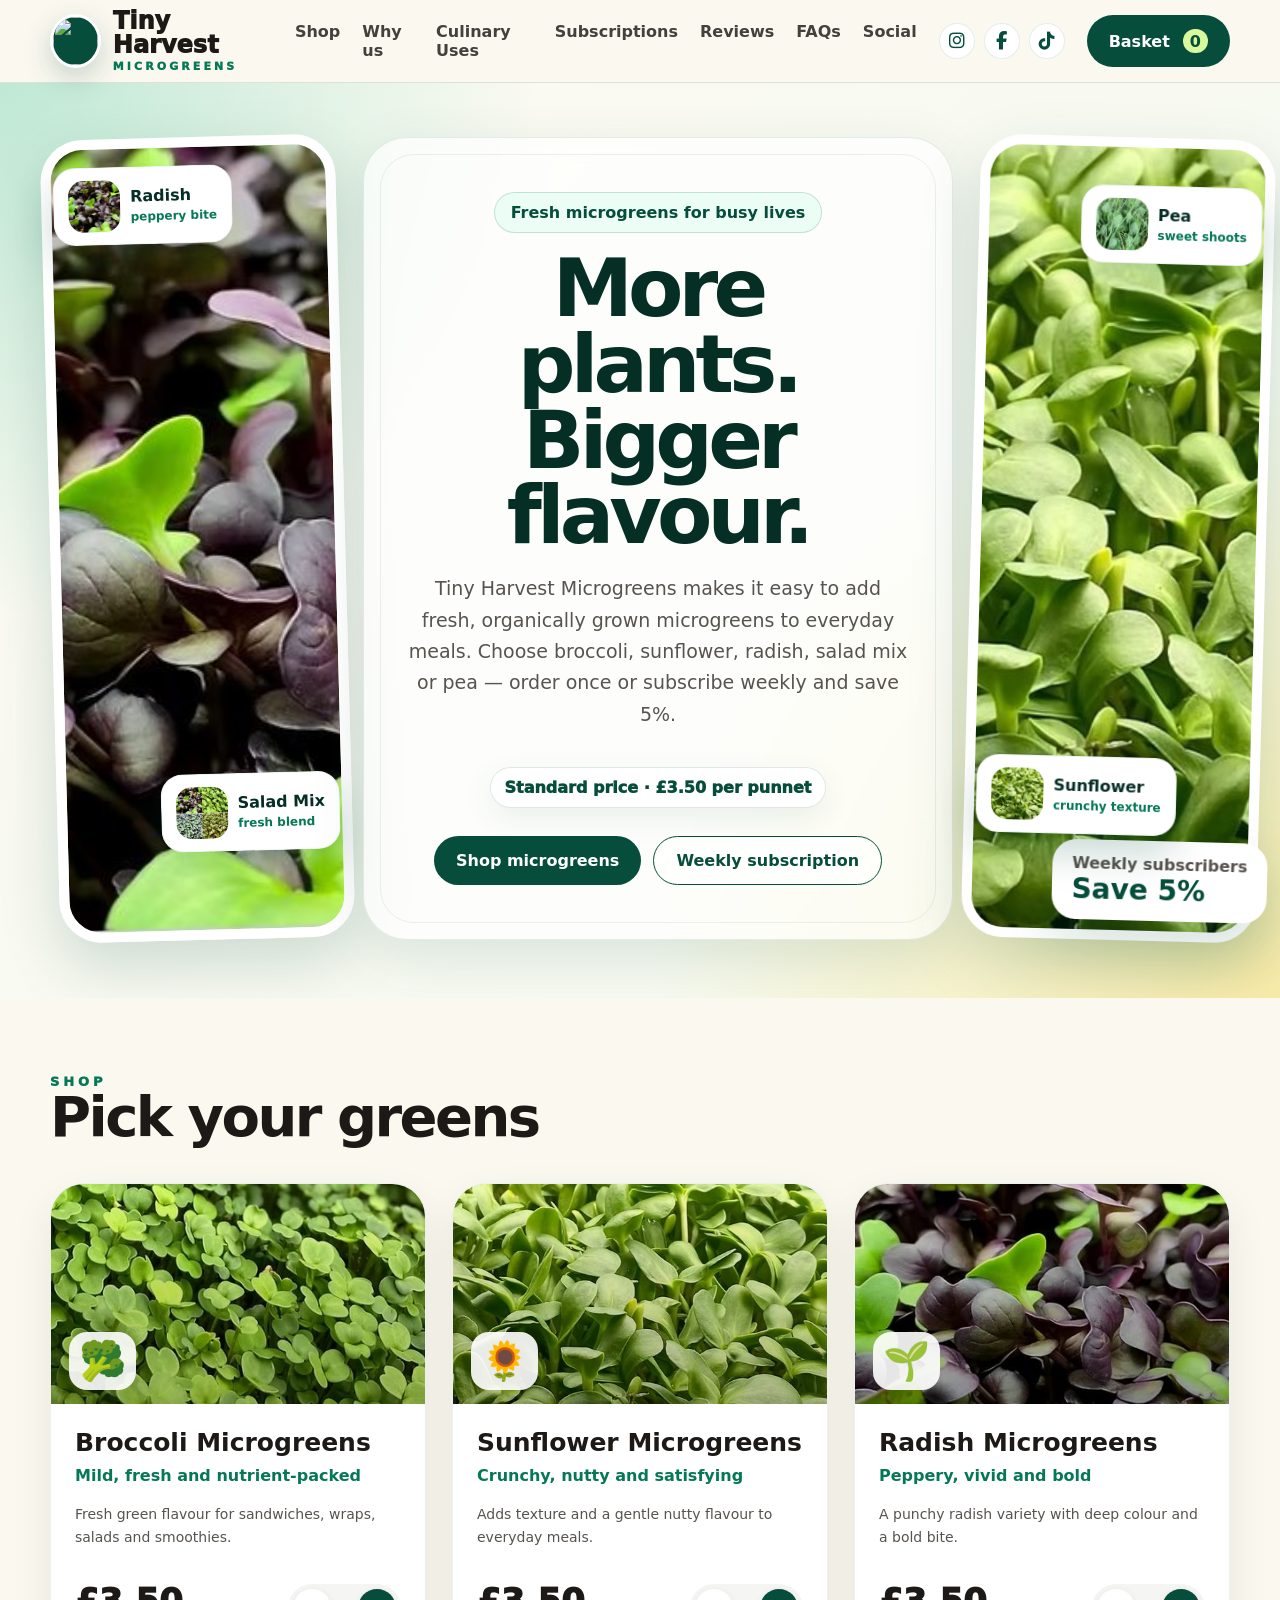
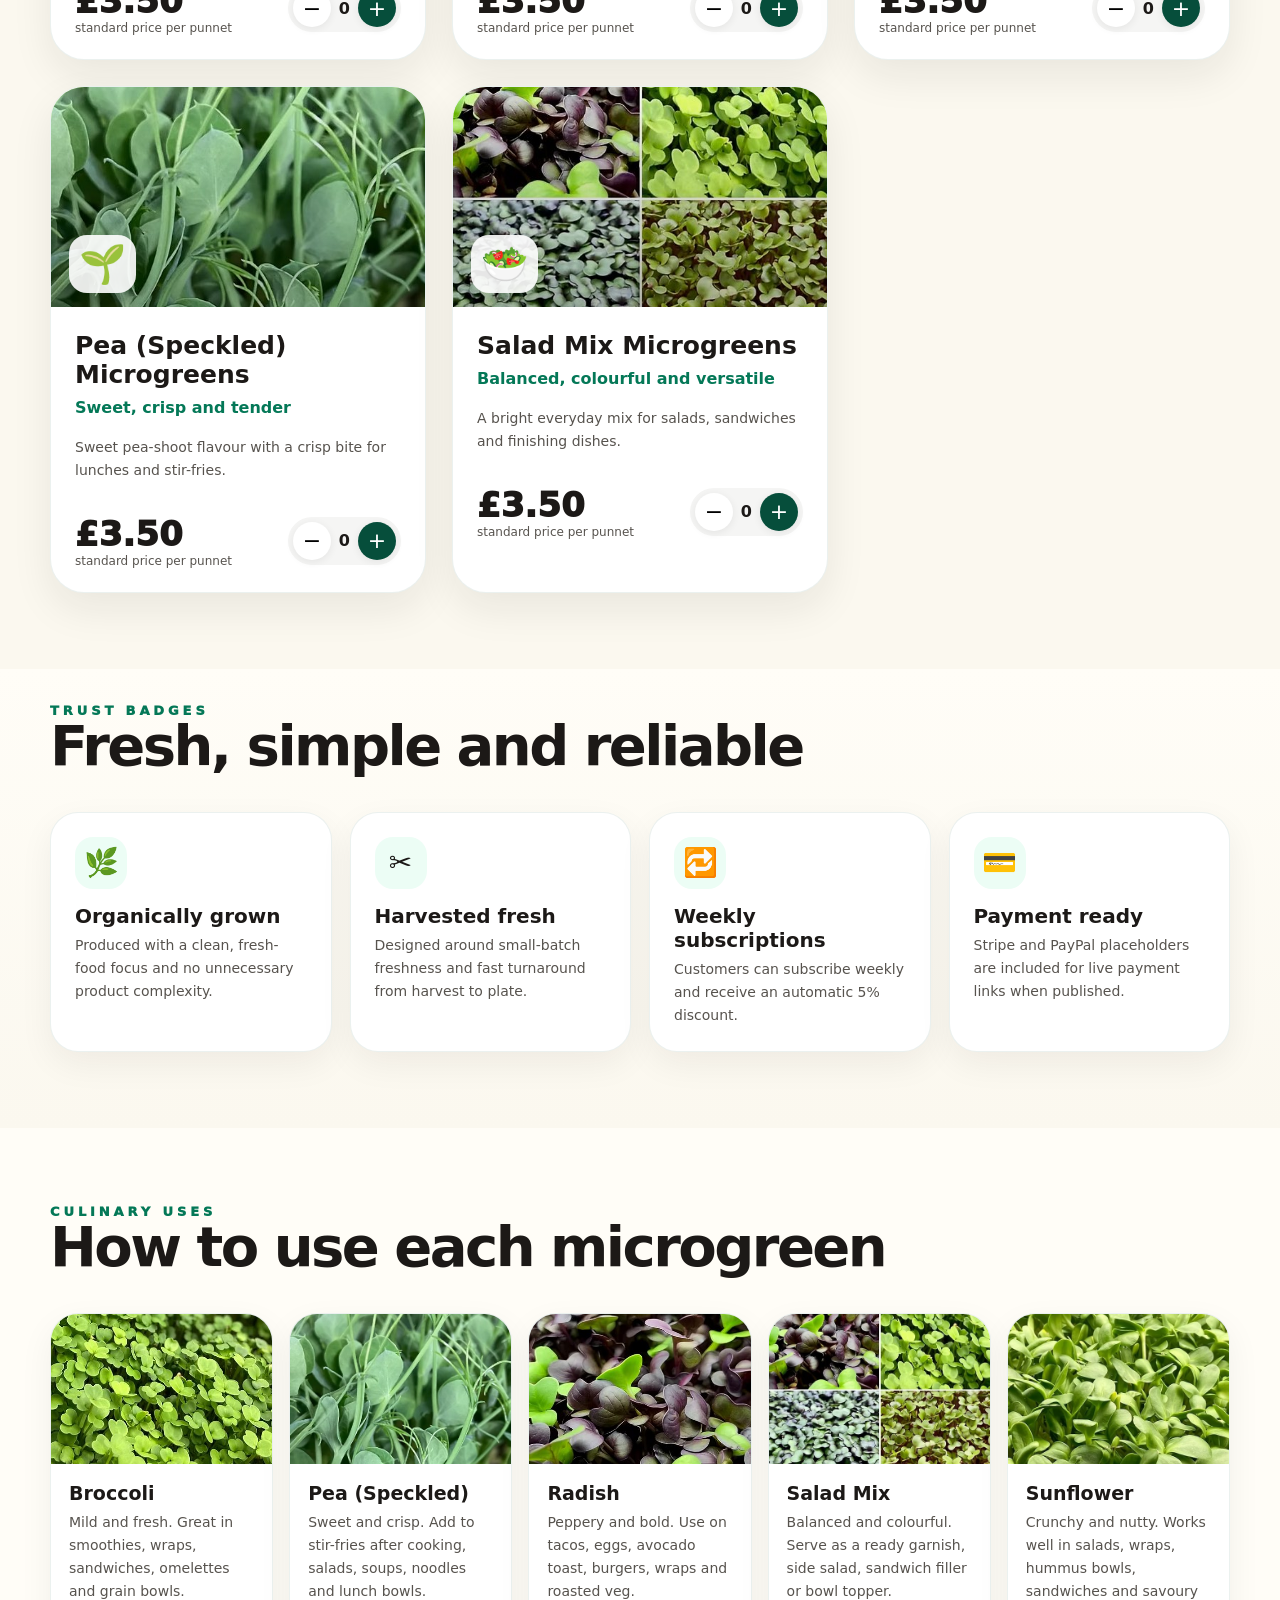
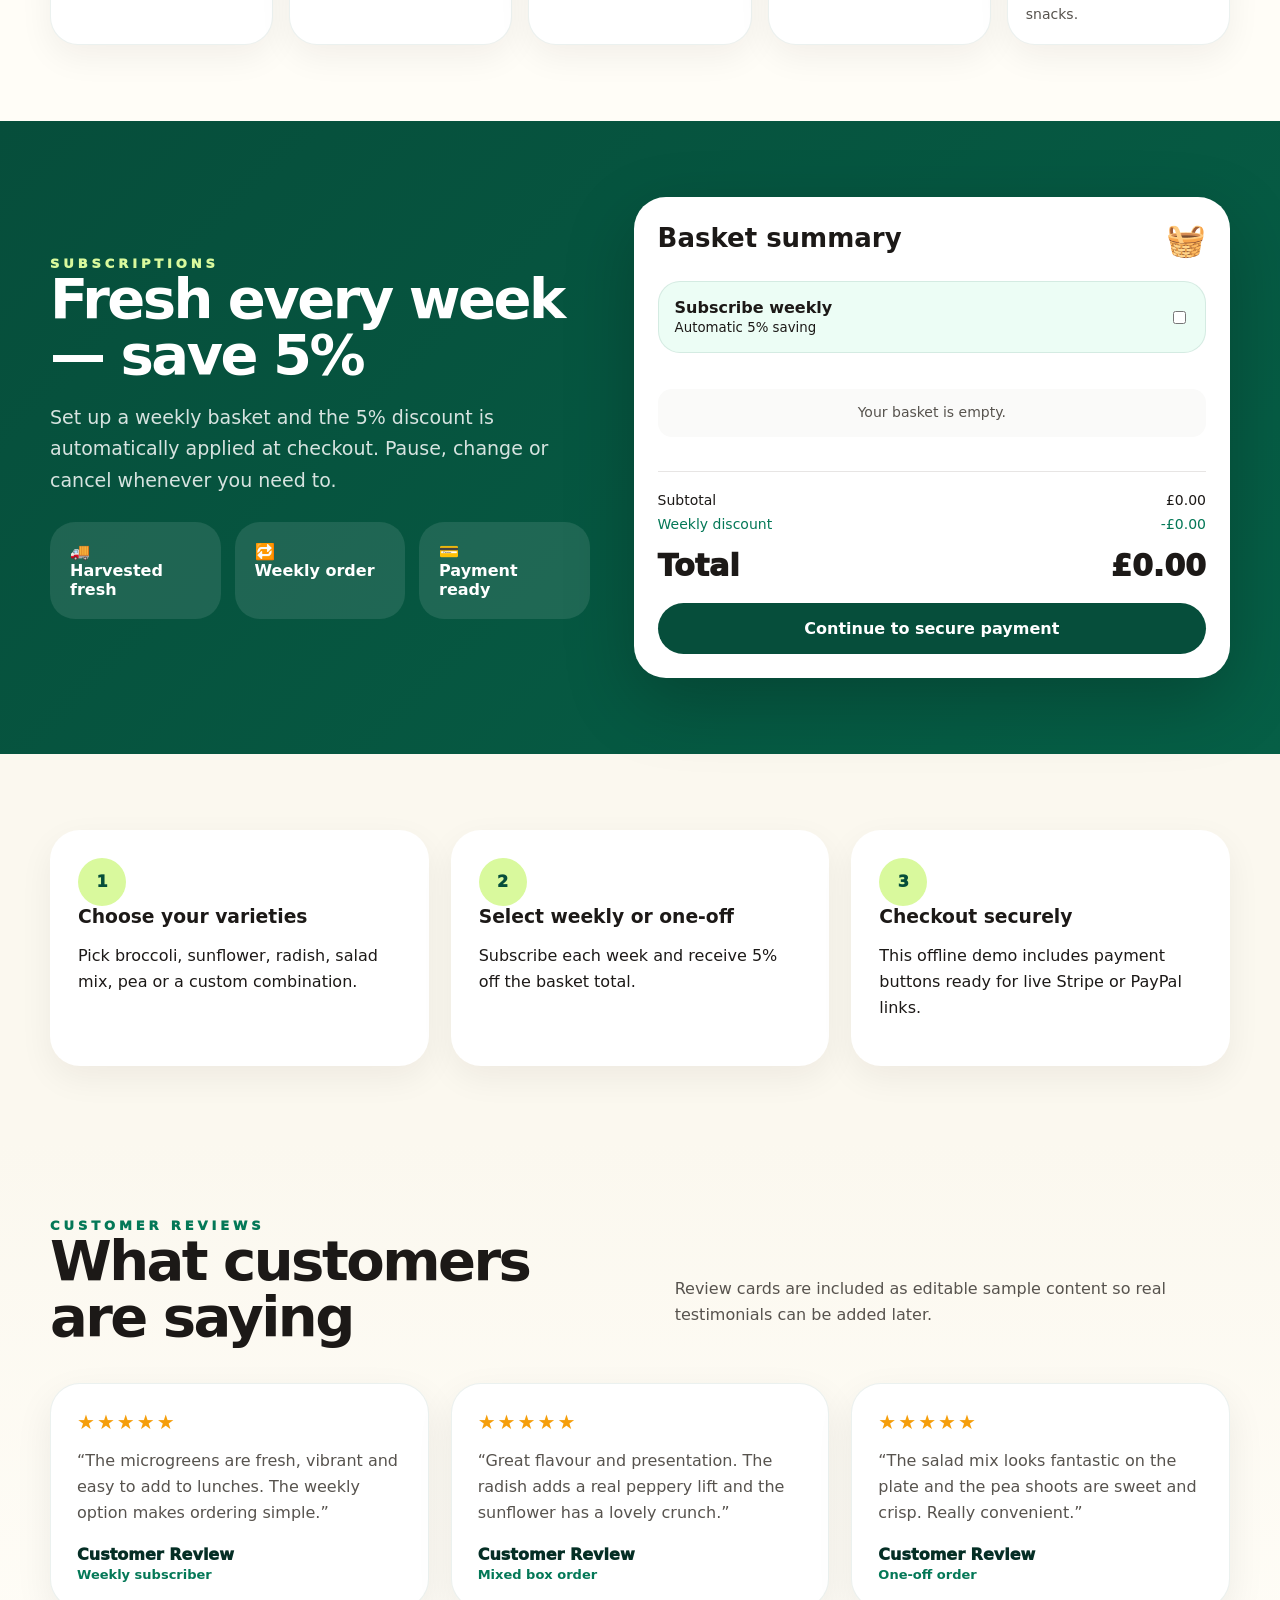
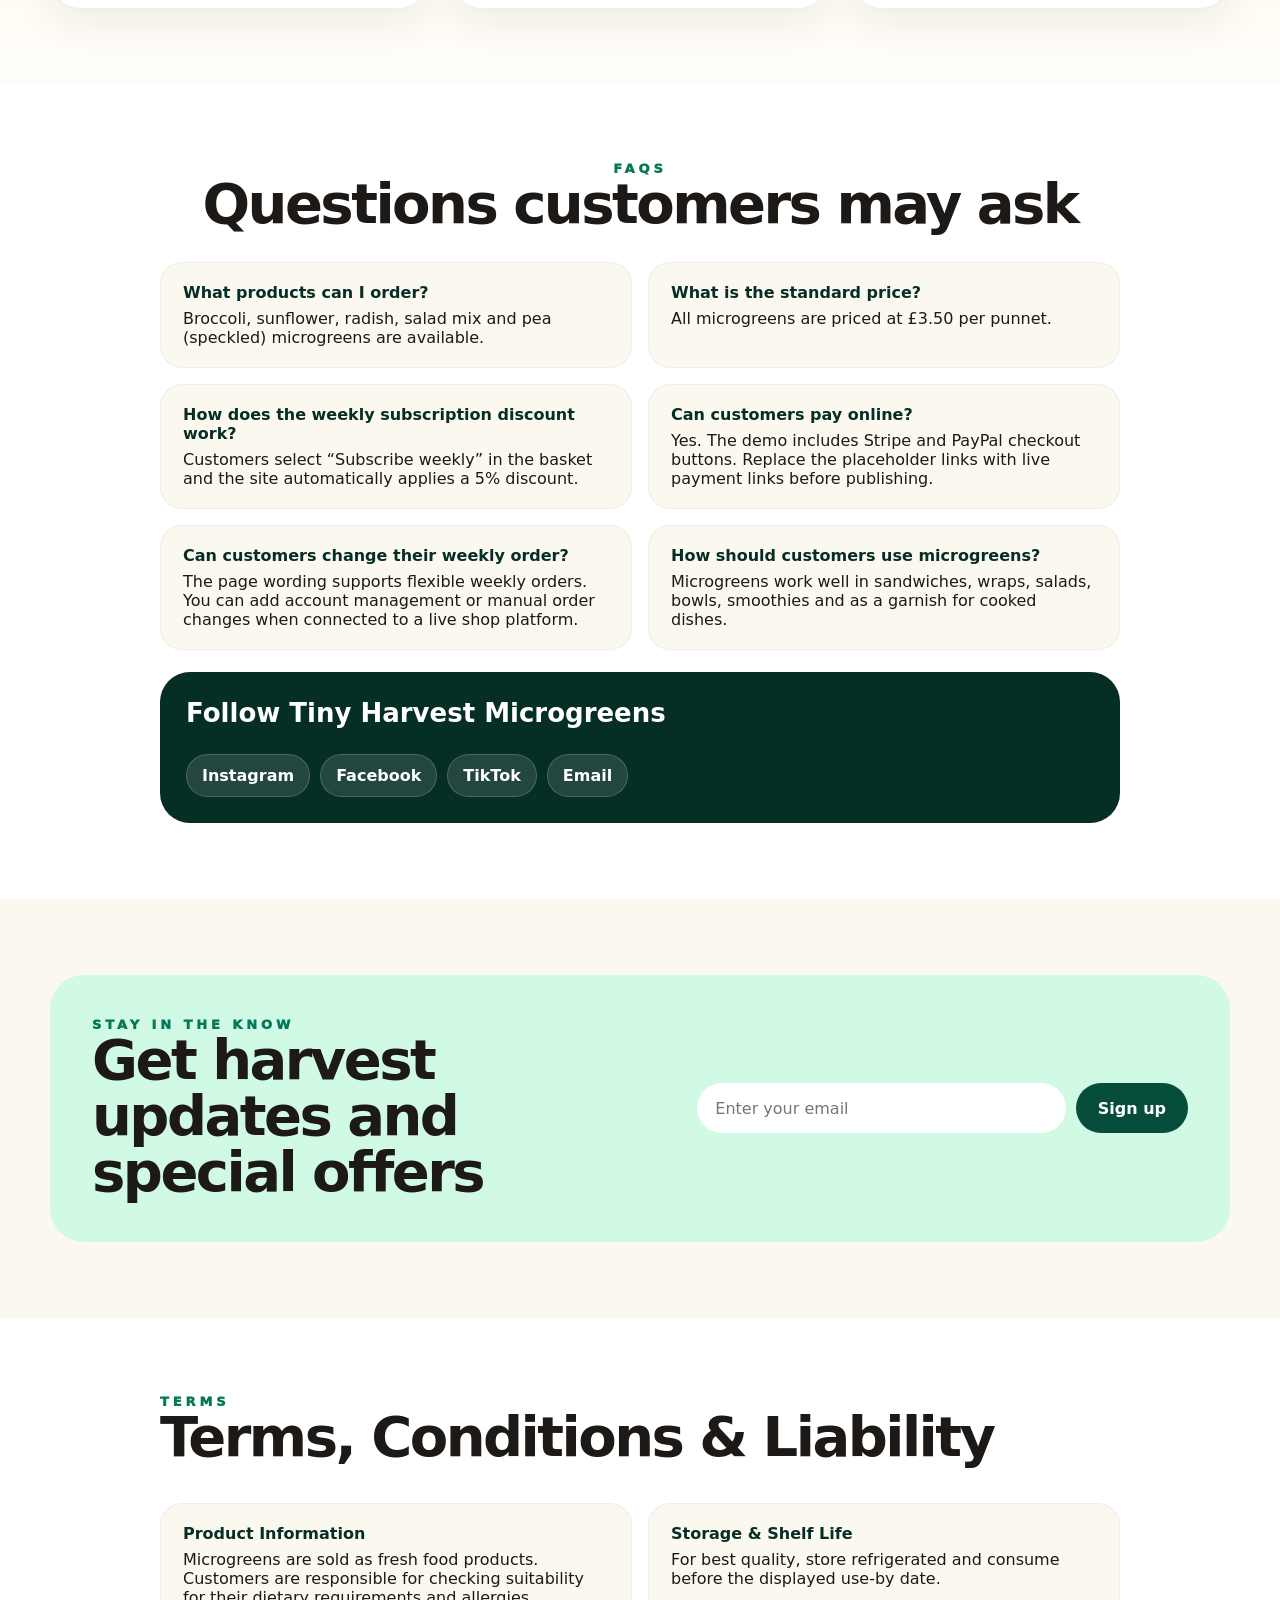
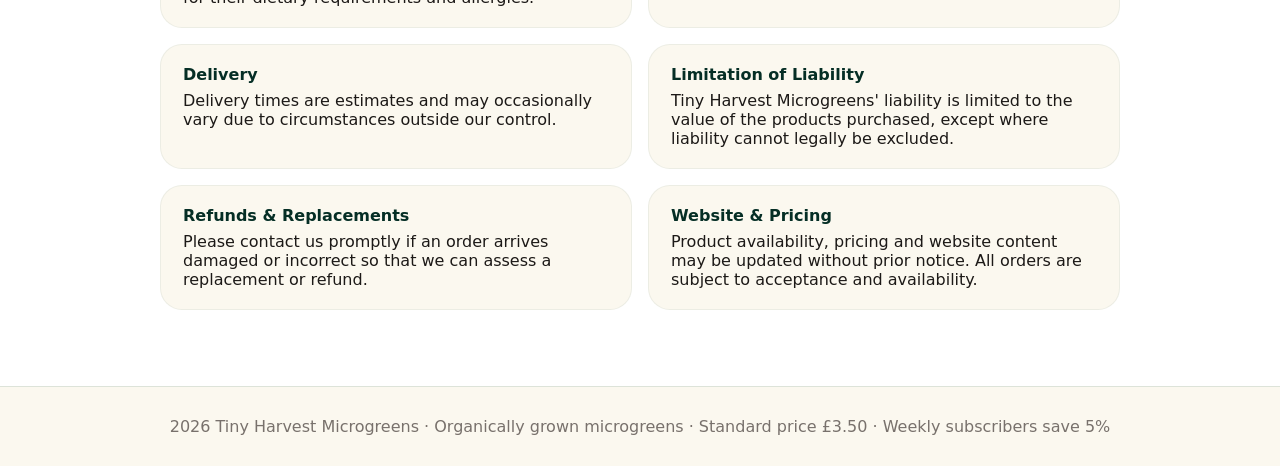
==== index.html @ 678243f9 "pointed logo to src img" ====
<!doctype html>
<html lang="en-GB">
<head>
<meta charset="utf-8" />
<meta name="viewport" content="width=device-width, initial-scale=1" />
<title>Tiny Harvest Microgreens | Fresh Organic Microgreens</title>
<link rel="stylesheet" href="https://cdnjs.cloudflare.com/ajax/libs/font-awesome/6.5.2/css/all.min.css">
<meta name="description" content="Tiny Harvest Microgreens - fresh organically grown microgreens with weekly subscription ordering and online checkout." />

<link rel="stylesheet" href="assets/css/styles.css">
</head>
<body>
<header><div class="wrap nav"><a class="brand" href="#home"><span class="logo"><img src="assets/images/logo.jpg alt="Tiny Harvest Microgreens logo image"></span><span><span class="brand-title">Tiny Harvest</span><small class="brand-sub">Microgreens</small></span></a><nav class="links"><a href="#shop">Shop</a><a href="#trust">Why us</a><a href="#culinary">Culinary Uses</a><a href="#subscriptions">Subscriptions</a><a href="#reviews">Reviews</a><a href="#faqs">FAQs</a><a href="#social">Social</a></nav><div class="social-mini"><a href="https://www.instagram.com/" target="_blank" rel="noopener" class="instagram"><i class="fa-brands fa-instagram"></i></a><a href="https://www.facebook.com/" target="_blank" rel="noopener" class="facebook"><i class="fa-brands fa-facebook-f"></i></a><a href="https://www.tiktok.com/" target="_blank" rel="noopener" class="tiktok"><i class="fa-brands fa-tiktok"></i></a></div><button class="btn primary basket-btn" onclick="openCheckout()">Basket <span id="basketCount" class="basket-count">0</span></button></div></header>
<main id="home">
<section class="hero"><div class="wrap hero-grid"><div class="hero-side left"><img alt="Radish microgreens" src="[data-uri]"><div class="float-card float-left-one"><img src="[data-uri]" alt="Radish"><div><b>Radish</b><span>peppery bite</span></div></div><div class="float-card float-left-two"><img src="[data-uri]" alt="Salad Mix"><div><b>Salad Mix</b><span>fresh blend</span></div></div></div><div class="hero-copy"><span class="eyebrow">Fresh microgreens for busy lives</span><h1>More plants. Bigger flavour.</h1><p class="lead">Tiny Harvest Microgreens makes it easy to add fresh, organically grown microgreens to everyday meals. Choose broccoli, sunflower, radish, salad mix or pea — order once or subscribe weekly and save 5%.</p><div class="price-pill">Standard price · £3.50 per punnet</div><div class="cta"><a class="btn primary" href="#shop">Shop microgreens</a><a class="btn secondary" href="#subscriptions">Weekly subscription</a></div></div><div class="hero-side right"><img alt="Sunflower microgreens" src="[data-uri]"><div class="float-card float-right-one"><img src="[data-uri]" alt="Sunflower"><div><b>Sunflower</b><span>crunchy texture</span></div></div><div class="float-card float-right-two"><img src="[data-uri]" alt="Pea"><div><b>Pea</b><span>sweet shoots</span></div></div><div class="save-badge"><span>Weekly subscribers</span><b>Save 5%</b></div></div></div></section>
<section id="shop"><div class="wrap"><div class="section-head"><div><div class="kicker">Shop</div><h2>Pick your greens</h2></div><p></p></div><div class="products" id="products"></div></div></section>
<section id="trust" class="trust"><div class="wrap"><div class="section-head"><div><div class="kicker">Trust badges</div><h2>Fresh, simple and reliable</h2></div><p></p></div><div class="trust-grid"><div class="trust-badge"><div class="trust-icon">🌿</div><h3>Organically grown</h3><p>Produced with a clean, fresh-food focus and no unnecessary product complexity.</p></div><div class="trust-badge"><div class="trust-icon">✂️</div><h3>Harvested fresh</h3><p>Designed around small-batch freshness and fast turnaround from harvest to plate.</p></div><div class="trust-badge"><div class="trust-icon">🔁</div><h3>Weekly subscriptions</h3><p>Customers can subscribe weekly and receive an automatic 5% discount.</p></div><div class="trust-badge"><div class="trust-icon">💳</div><h3>Payment ready</h3><p>Stripe and PayPal placeholders are included for live payment links when published.</p></div></div></div></section>
<section id="culinary" class="culinary"><div class="wrap"><div class="section-head"><div><div class="kicker">Culinary uses</div><h2>How to use each microgreen</h2></div><p></p></div><div class="use-grid"><div class="use-card"><img src="[data-uri]" alt="Broccoli microgreens"><div><h3>Broccoli</h3><p>Mild and fresh. Great in smoothies, wraps, sandwiches, omelettes and grain bowls.</p></div></div><div class="use-card"><img src="[data-uri]" alt="Pea speckled microgreens"><div><h3>Pea (Speckled)</h3><p>Sweet and crisp. Add to stir-fries after cooking, salads, soups, noodles and lunch bowls.</p></div></div><div class="use-card"><img src="[data-uri]" alt="Radish microgreens"><div><h3>Radish</h3><p>Peppery and bold. Use on tacos, eggs, avocado toast, burgers, wraps and roasted veg.</p></div></div><div class="use-card"><img src="[data-uri]" alt="Salad mix microgreens"><div><h3>Salad Mix</h3><p>Balanced and colourful. Serve as a ready garnish, side salad, sandwich filler or bowl topper.</p></div></div><div class="use-card"><img src="[data-uri]" alt="Sunflower microgreens"><div><h3>Sunflower</h3><p>Crunchy and nutty. Works well in salads, wraps, hummus bowls, sandwiches and savoury snacks.</p></div></div></div></div></section>
<section id="subscriptions" class="subscription"><div class="wrap sub-grid"><div><div class="kicker" style="color:var(--fresh)">Subscriptions</div><h2>Fresh every week — save 5%</h2><p class="lead" style="color:rgba(255,255,255,.84)">Set up a weekly basket and the 5% discount is automatically applied at checkout. Pause, change or cancel whenever you need to.</p><div class="features"><div class="feature">🚚<br>Harvested fresh</div><div class="feature">🔁<br>Weekly order</div><div class="feature">💳<br>Payment ready</div></div></div><div class="summary"><div class="summary-top"><div><h3 style="font-size:26px">Basket summary</h3><p style="margin:4px 0 0;color:var(--muted)"></p></div><div style="font-size:32px">🧺</div></div><label class="subscribe-row"><span><b>Subscribe weekly</b><br><small>Automatic 5% saving</small></span><input type="checkbox" id="weekly" onchange="toggleWeekly(this.checked)"></label><div class="cart-lines" id="cartLines"><p class="line" style="justify-content:center;color:var(--muted)">Your basket is empty.</p></div><div class="divider"><div class="line" style="background:transparent;padding:4px 0"><span>Subtotal</span><span id="subtotal">£0.00</span></div><div class="line discount" style="background:transparent;padding:4px 0"><span>Weekly discount</span><span id="discount">-£0.00</span></div><div class="total"><span>Total</span><span id="total">£0.00</span></div></div><button class="btn primary full" onclick="openCheckout()">Continue to secure payment</button></div></div></section>
<section id="how-it-works"><div class="wrap steps"><div class="step"><div class="num">1</div><h3>Choose your varieties</h3><p>Pick broccoli, sunflower, radish, salad mix, pea or a custom combination.</p></div><div class="step"><div class="num">2</div><h3>Select weekly or one-off</h3><p>Subscribe each week and receive 5% off the basket total.</p></div><div class="step"><div class="num">3</div><h3>Checkout securely</h3><p>This offline demo includes payment buttons ready for live Stripe or PayPal links.</p></div></div></section>

<section id="reviews" class="reviews"><div class="wrap"><div class="section-head"><div><div class="kicker">Customer reviews</div><h2>What customers are saying</h2></div><p>Review cards are included as editable sample content so real testimonials can be added later.</p></div><div class="review-grid"><div class="review-card"><div class="stars">★★★★★</div><p>“The microgreens are fresh, vibrant and easy to add to lunches. The weekly option makes ordering simple.”</p><div class="review-name">Customer Review</div><div class="review-meta">Weekly subscriber</div></div><div class="review-card"><div class="stars">★★★★★</div><p>“Great flavour and presentation. The radish adds a real peppery lift and the sunflower has a lovely crunch.”</p><div class="review-name">Customer Review</div><div class="review-meta">Mixed box order</div></div><div class="review-card"><div class="stars">★★★★★</div><p>“The salad mix looks fantastic on the plate and the pea shoots are sweet and crisp. Really convenient.”</p><div class="review-name">Customer Review</div><div class="review-meta">One-off order</div></div></div></div></section>
<section id="faqs" class="faqs"><div class="wrap faq-wrap"><div class="kicker" style="text-align:center">FAQs</div><h2 style="text-align:center">Questions customers may ask</h2><div class="faq-grid"><div class="faq"><b>What products can I order?</b>Broccoli, sunflower, radish, salad mix and pea (speckled) microgreens are available.</div><div class="faq"><b>What is the standard price?</b>All microgreens are priced at £3.50 per punnet.</div><div class="faq"><b>How does the weekly subscription discount work?</b>Customers select “Subscribe weekly” in the basket and the site automatically applies a 5% discount.</div><div class="faq"><b>Can customers pay online?</b>Yes. The demo includes Stripe and PayPal checkout buttons. Replace the placeholder links with live payment links before publishing.</div><div class="faq"><b>Can customers change their weekly order?</b>The page wording supports flexible weekly orders. You can add account management or manual order changes when connected to a live shop platform.</div><div class="faq"><b>How should customers use microgreens?</b>Microgreens work well in sandwiches, wraps, salads, bowls, smoothies and as a garnish for cooked dishes.</div></div><div id="social" class="social-card"><div><h3 style="font-size:26px">Follow Tiny Harvest Microgreens</h3><p style="margin:6px 0 0;color:rgba(255,255,255,.75)"></p></div><div class="social-links"><a href="https://www.instagram.com/" target="_blank" rel="noopener">Instagram</a><a href="https://www.facebook.com/" target="_blank" rel="noopener">Facebook</a><a href="https://www.tiktok.com/" target="_blank" rel="noopener">TikTok</a><a href="mailto:TinyHarvest.UK@gmail.com">Email</a></div></div></div></section>
<section id="contact"><div class="wrap signup"><div><div class="kicker">Stay in the know</div><h2>Get harvest updates and special offers</h2></div><form onsubmit="event.preventDefault(); alert('Thanks - signup captured in demo mode.');"><input required type="email" placeholder="Enter your email"><button class="btn primary">Sign up</button></form></div></section>
<section id="terms" class="faqs"><div class="wrap faq-wrap"><div class="section-head"><div><div class="kicker">Terms</div><h2>Terms, Conditions & Liability</h2></div></div><div class="faq-grid"><div class="faq"><b>Product Information</b>Microgreens are sold as fresh food products. Customers are responsible for checking suitability for their dietary requirements and allergies.</div><div class="faq"><b>Storage & Shelf Life</b>For best quality, store refrigerated and consume before the displayed use-by date.</div><div class="faq"><b>Delivery</b>Delivery times are estimates and may occasionally vary due to circumstances outside our control.</div><div class="faq"><b>Limitation of Liability</b>Tiny Harvest Microgreens' liability is limited to the value of the products purchased, except where liability cannot legally be excluded.</div><div class="faq"><b>Refunds & Replacements</b>Please contact us promptly if an order arrives damaged or incorrect so that we can assess a replacement or refund.</div><div class="faq"><b>Website & Pricing</b>Product availability, pricing and website content may be updated without prior notice. All orders are subject to acceptance and availability.</div></div></div></section></main>
<footer> 2026 Tiny Harvest Microgreens · Organically grown microgreens · Standard price £3.50 · Weekly subscribers save 5%</footer>
<div class="modal" id="checkout"><div class="modal-card"><div class="modal-top"><div><h2 style="font-size:30px">Secure payment</h2><p style="color:var(--muted);margin-top:6px">Offline demo checkout — replace the buttons below with live Stripe or PayPal links.</p></div><button class="close" onclick="closeCheckout()">×</button></div><div class="payment-note"><b>Basket total: <span id="modalTotal">£0.00</span></b><br><span id="modalPlan">One-off order selected.</span></div><div class="checkout-form"><input placeholder="Customer name"><input placeholder="Email address"><textarea rows="3" placeholder="Delivery notes / address"></textarea></div><button class="btn primary stripe full" onclick="goPayment('stripe')">Pay by Stripe checkout</button><button class="btn paypal full" onclick="goPayment('paypal')">Pay by PayPal</button><button class="btn secondary full" onclick="closeCheckout()">Continue shopping</button><div class="notice"><b>Important:</b> A static offline file cannot process card payments by itself. When you publish the site, add Stripe Payment Links, PayPal buttons, Shopify/WooCommerce checkout, or a small backend that creates payment sessions.</div></div></div>

<script src="assets/js/app.js" defer></script>
</body>
</html>
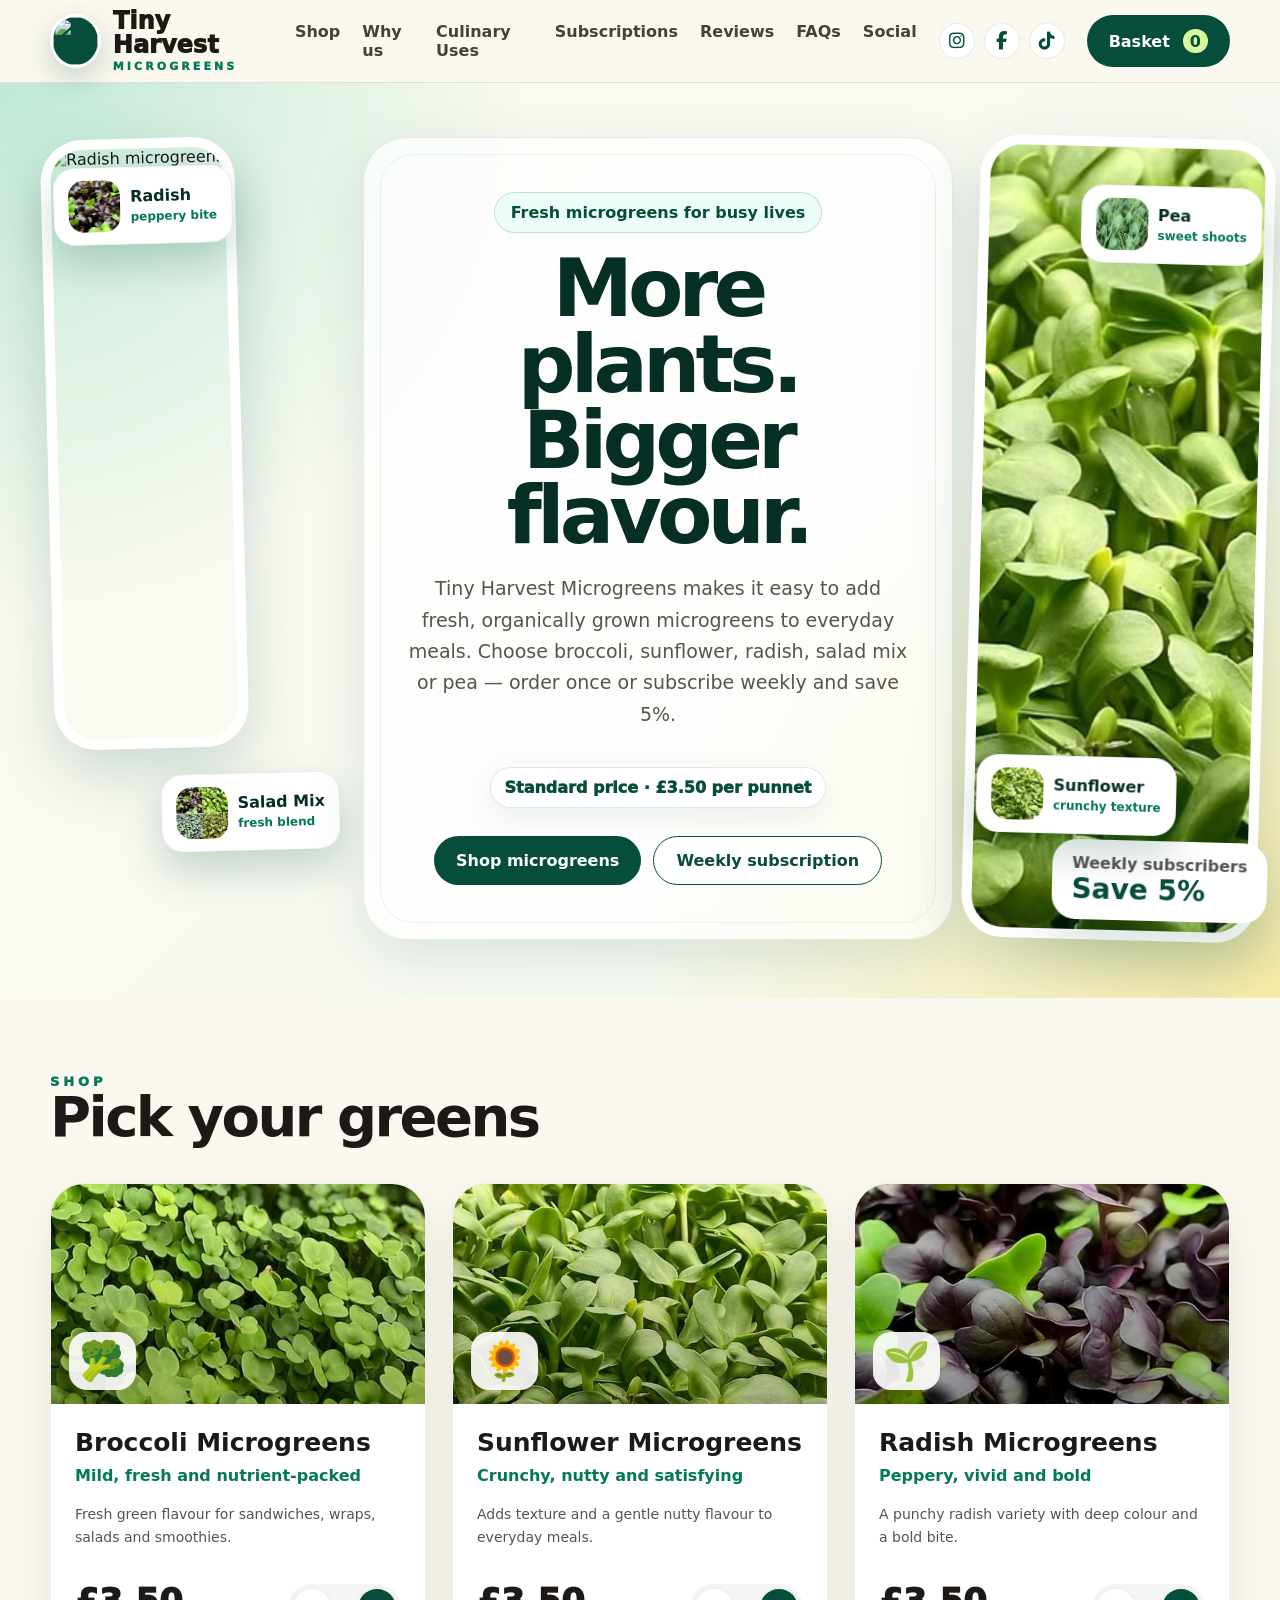
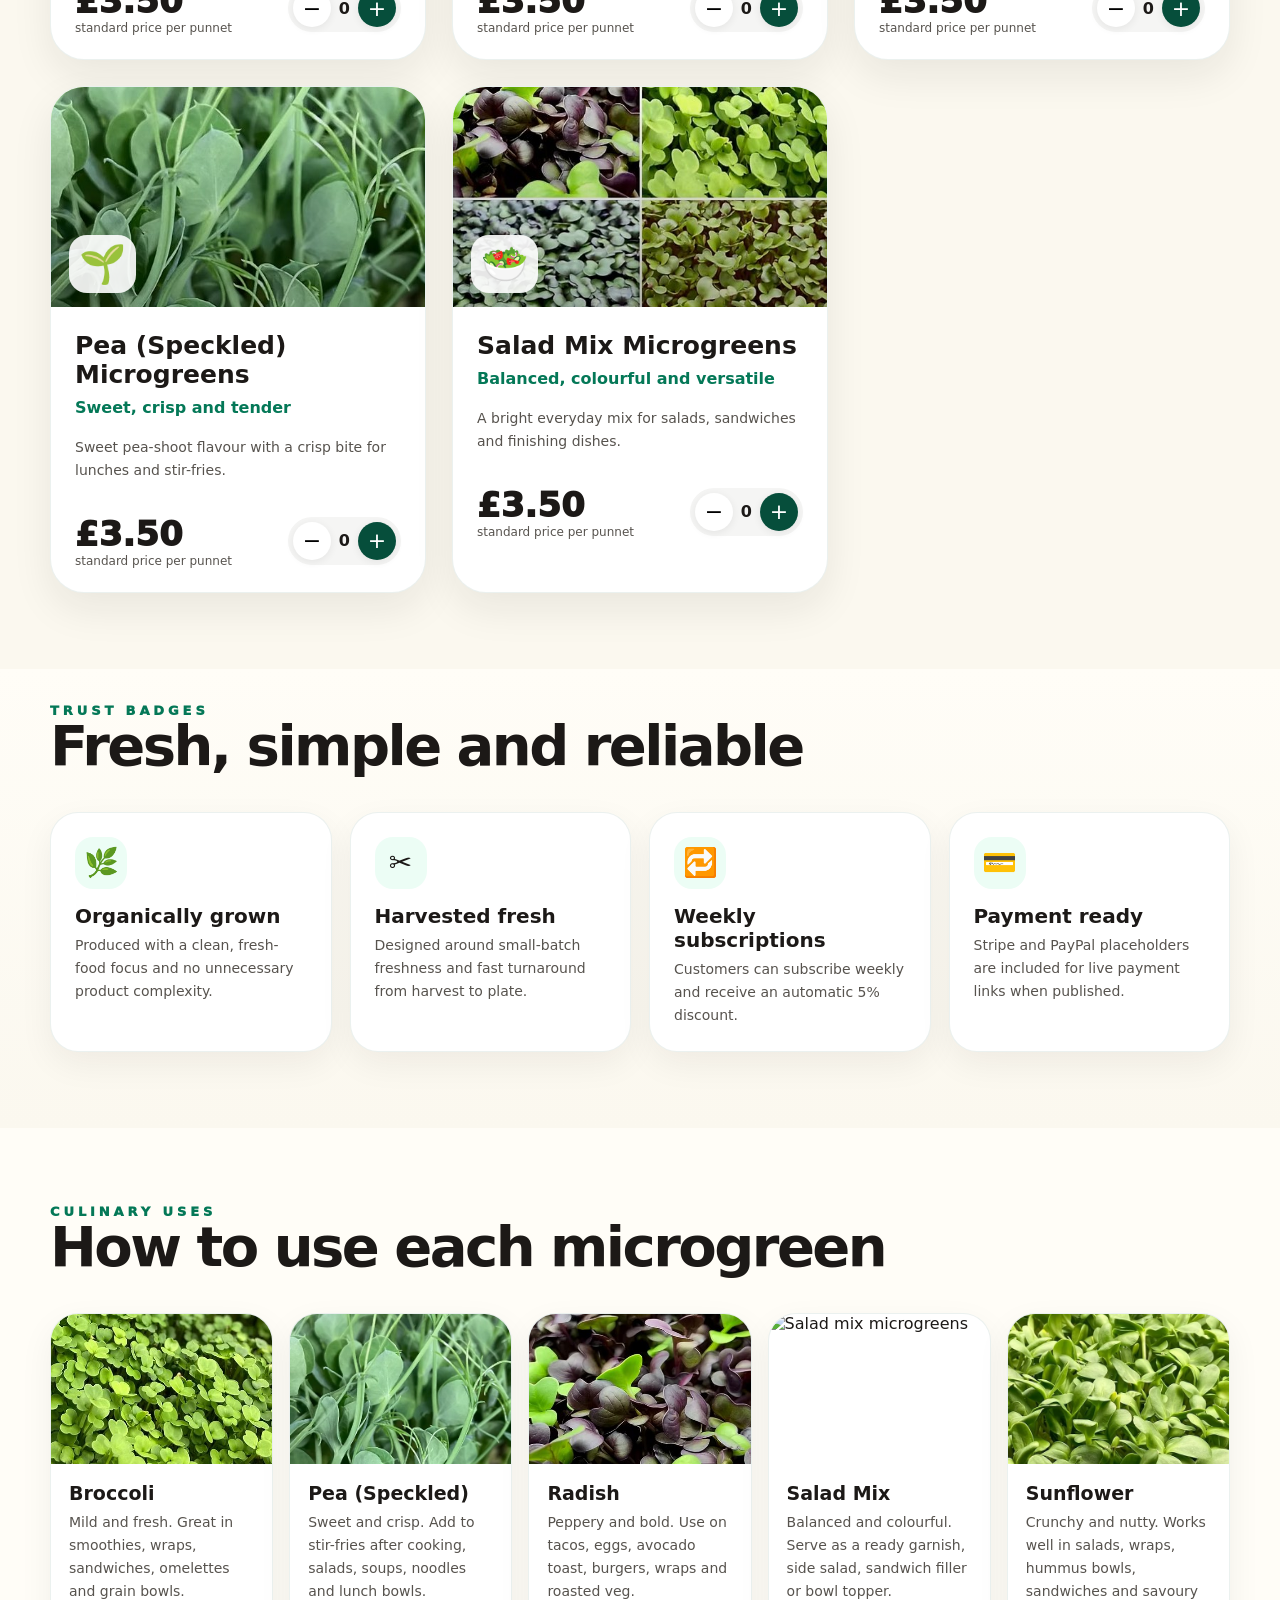
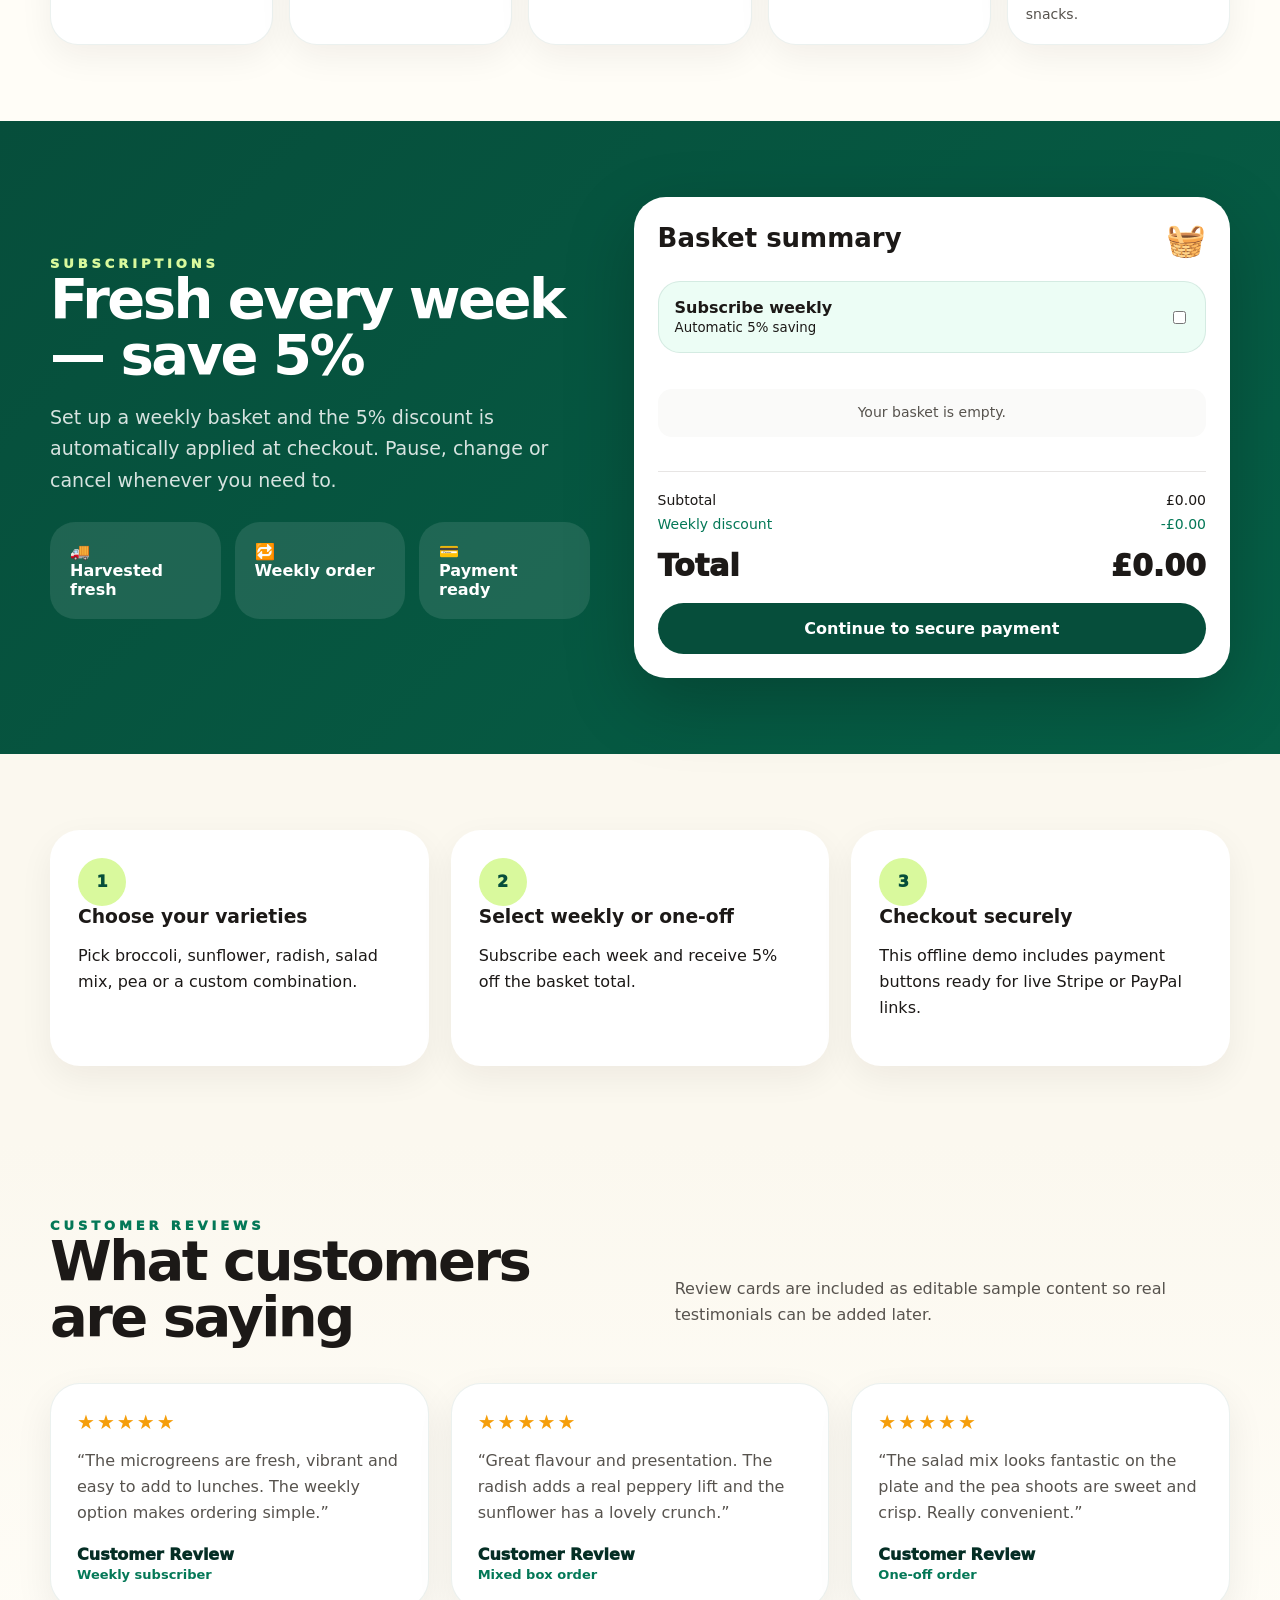
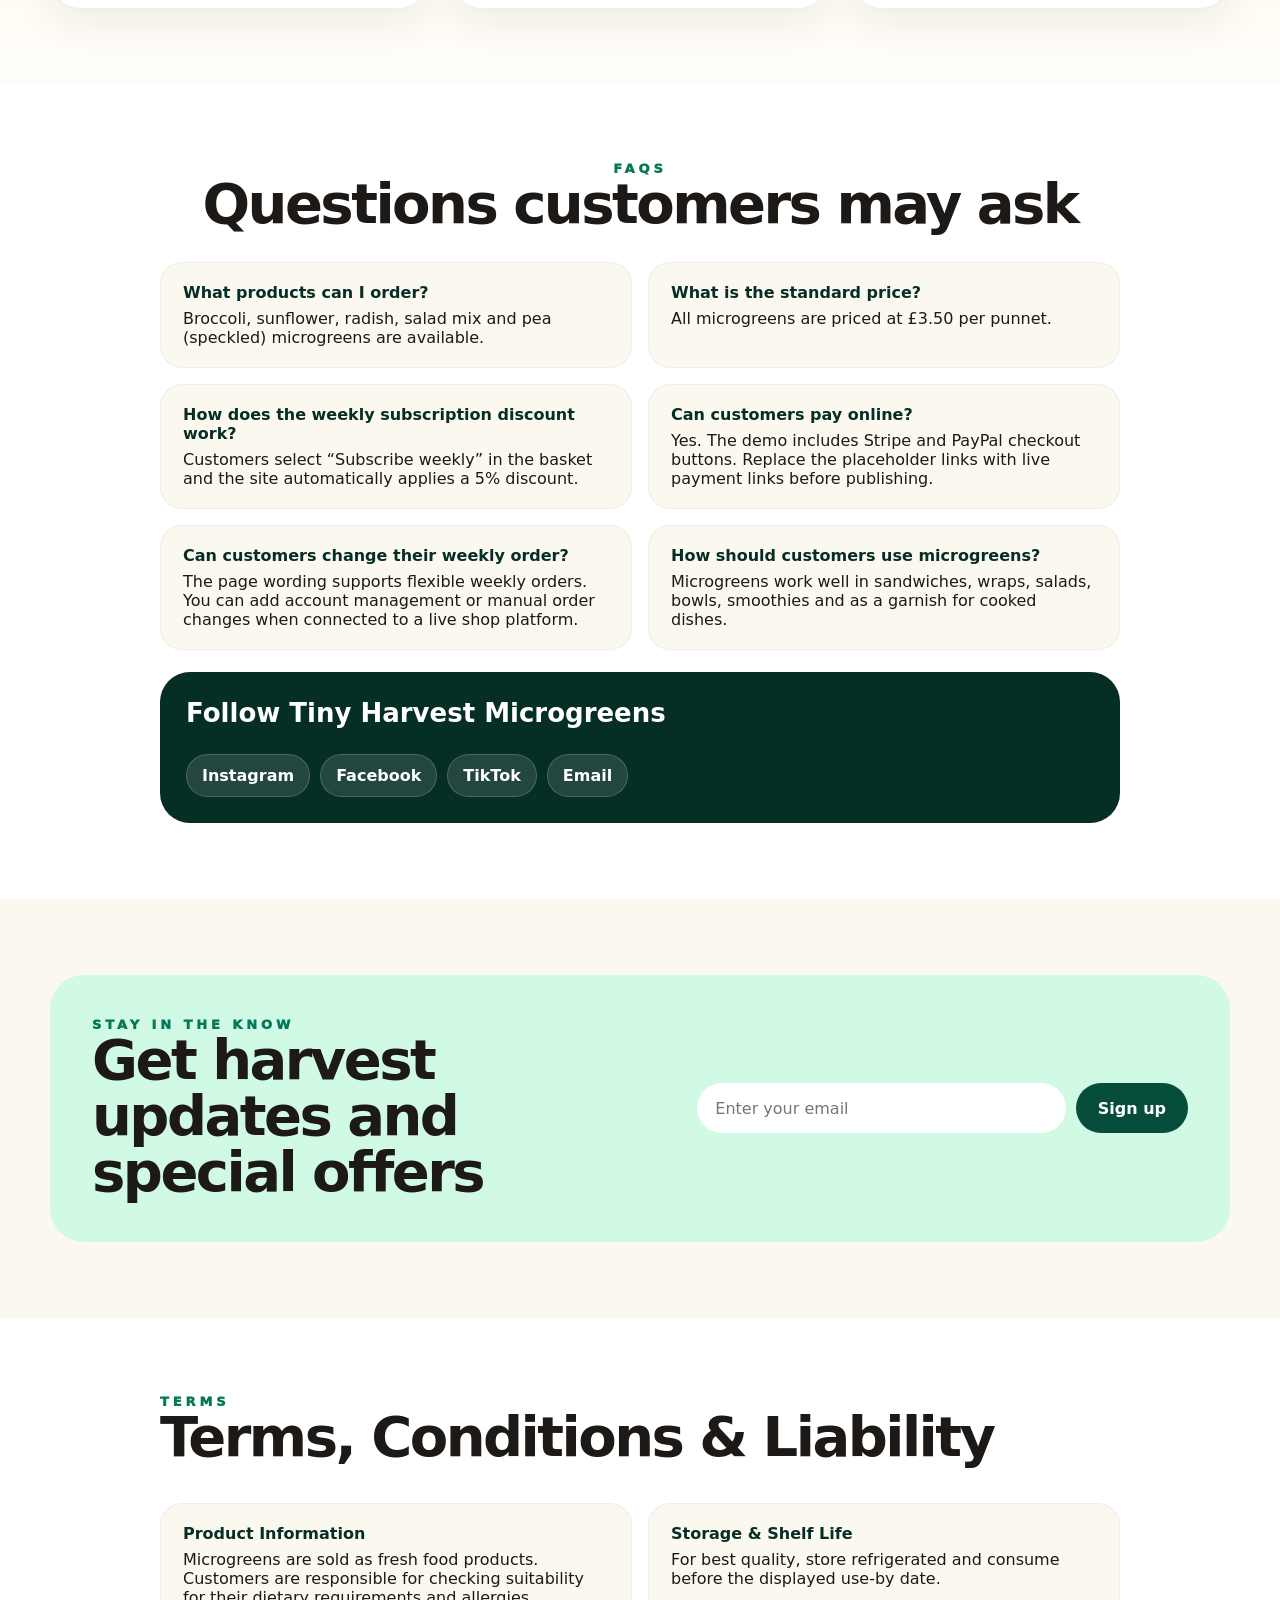
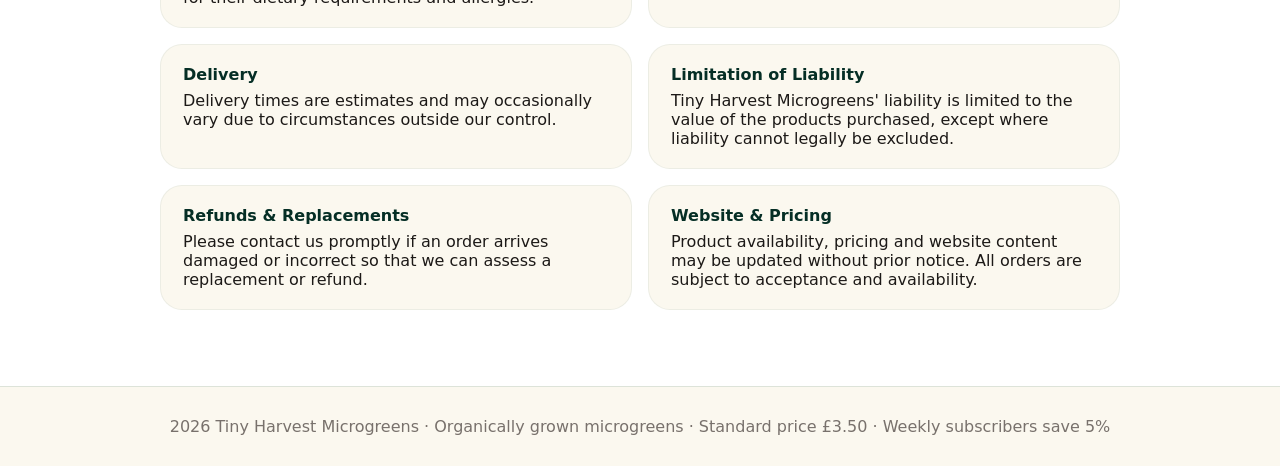
==== commit f1d3141b: "pointed images at srcs not URI" ====
--- a/index.html
+++ b/index.html
@@ -5,18 +5,94 @@
 <meta name="viewport" content="width=device-width, initial-scale=1" />
 <title>Tiny Harvest Microgreens | Fresh Organic Microgreens</title>
 <link rel="stylesheet" href="https://cdnjs.cloudflare.com/ajax/libs/font-awesome/6.5.2/css/all.min.css">
-<meta name="description" content="Tiny Harvest Microgreens - fresh organically grown microgreens with weekly subscription ordering and online checkout." />
+<meta name="description" content="Tiny Harvest Microgreens - fresh organically grown microgreens with online checkout and reorder discount." />
 
 <link rel="stylesheet" href="assets/css/styles.css">
 </head>
 <body>
 <header><div class="wrap nav"><a class="brand" href="#home"><span class="logo"><img src="assets/images/logo.jpg alt="Tiny Harvest Microgreens logo image"></span><span><span class="brand-title">Tiny Harvest</span><small class="brand-sub">Microgreens</small></span></a><nav class="links"><a href="#shop">Shop</a><a href="#trust">Why us</a><a href="#culinary">Culinary Uses</a><a href="#subscriptions">Subscriptions</a><a href="#reviews">Reviews</a><a href="#faqs">FAQs</a><a href="#social">Social</a></nav><div class="social-mini"><a href="https://www.instagram.com/" target="_blank" rel="noopener" class="instagram"><i class="fa-brands fa-instagram"></i></a><a href="https://www.facebook.com/" target="_blank" rel="noopener" class="facebook"><i class="fa-brands fa-facebook-f"></i></a><a href="https://www.tiktok.com/" target="_blank" rel="noopener" class="tiktok"><i class="fa-brands fa-tiktok"></i></a></div><button class="btn primary basket-btn" onclick="openCheckout()">Basket <span id="basketCount" class="basket-count">0</span></button></div></header>
 <main id="home">
-<section class="hero"><div class="wrap hero-grid"><div class="hero-side left"><img alt="Radish microgreens" src="[data-uri]"><div class="float-card float-left-one"><img src="[data-uri]" alt="Radish"><div><b>Radish</b><span>peppery bite</span></div></div><div class="float-card float-left-two"><img src="[data-uri]" alt="Salad Mix"><div><b>Salad Mix</b><span>fresh blend</span></div></div></div><div class="hero-copy"><span class="eyebrow">Fresh microgreens for busy lives</span><h1>More plants. Bigger flavour.</h1><p class="lead">Tiny Harvest Microgreens makes it easy to add fresh, organically grown microgreens to everyday meals. Choose broccoli, sunflower, radish, salad mix or pea — order once or subscribe weekly and save 5%.</p><div class="price-pill">Standard price · £3.50 per punnet</div><div class="cta"><a class="btn primary" href="#shop">Shop microgreens</a><a class="btn secondary" href="#subscriptions">Weekly subscription</a></div></div><div class="hero-side right"><img alt="Sunflower microgreens" src="[data-uri]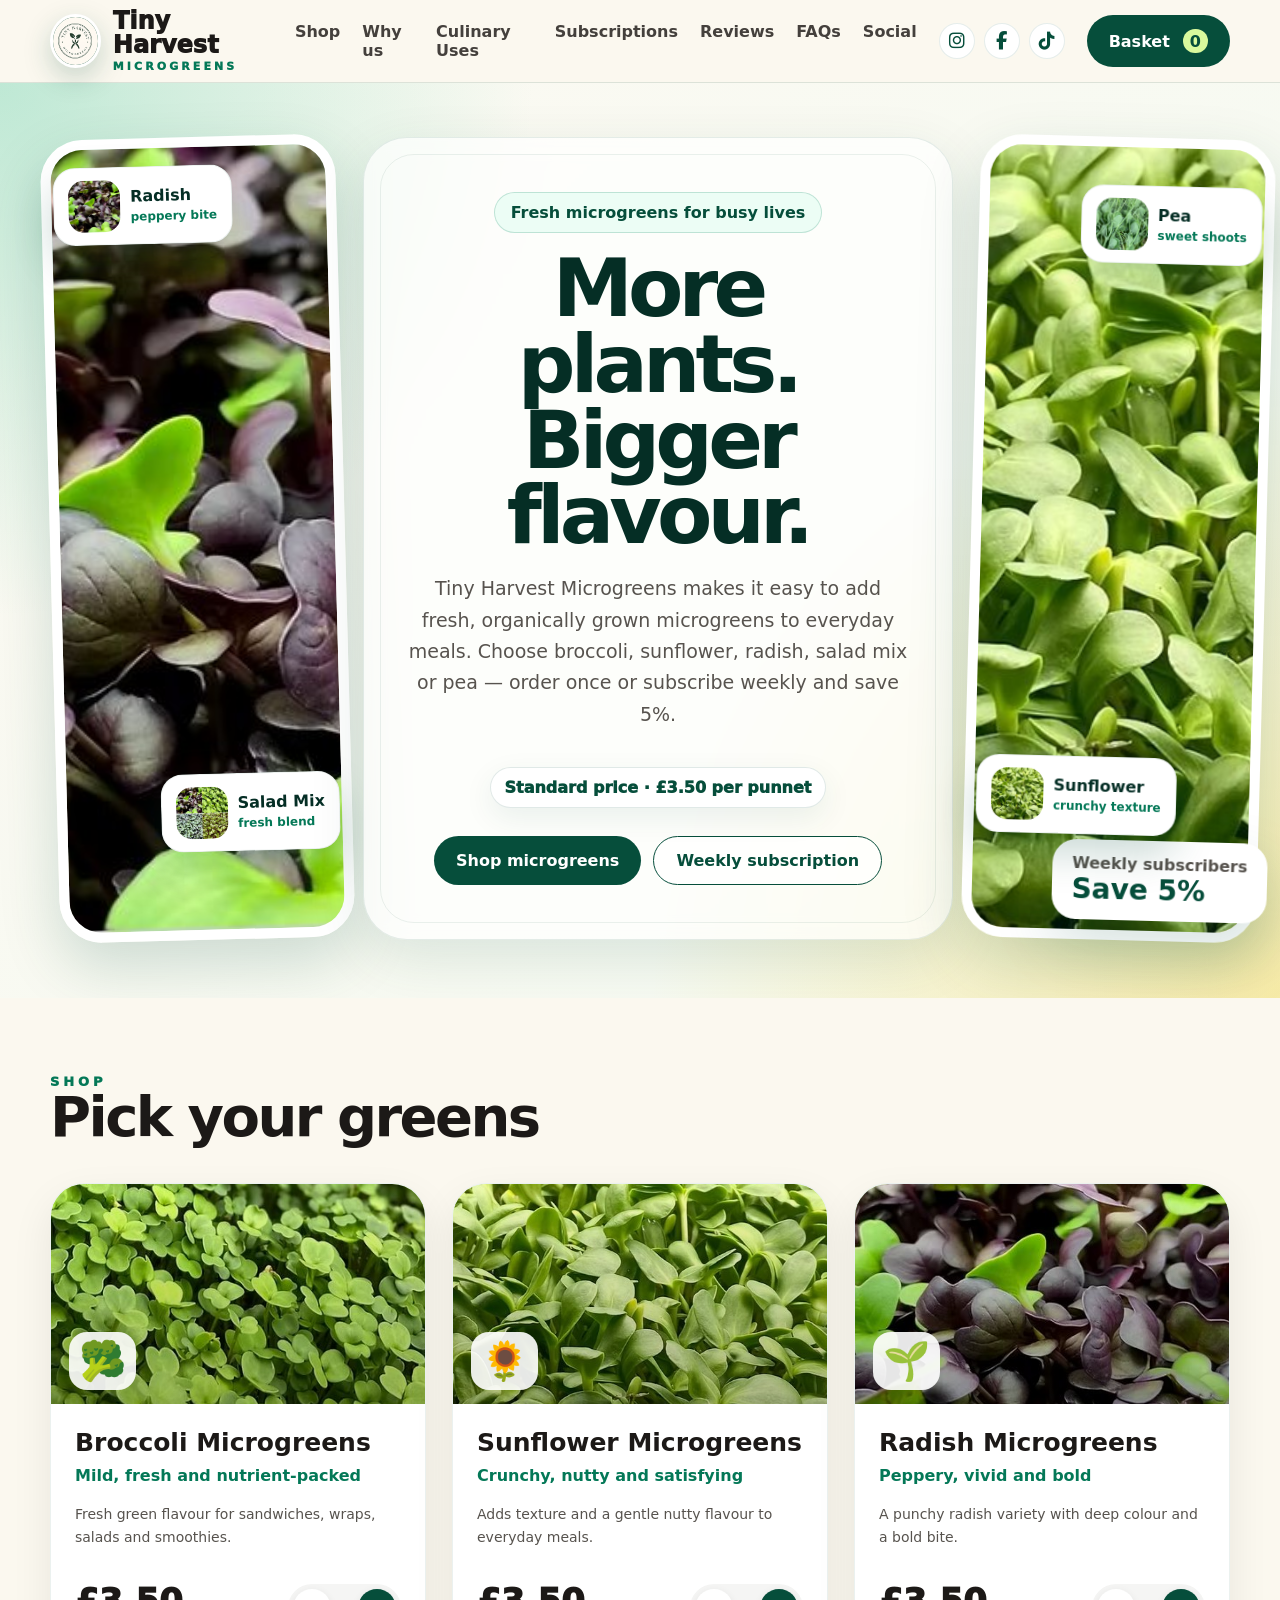
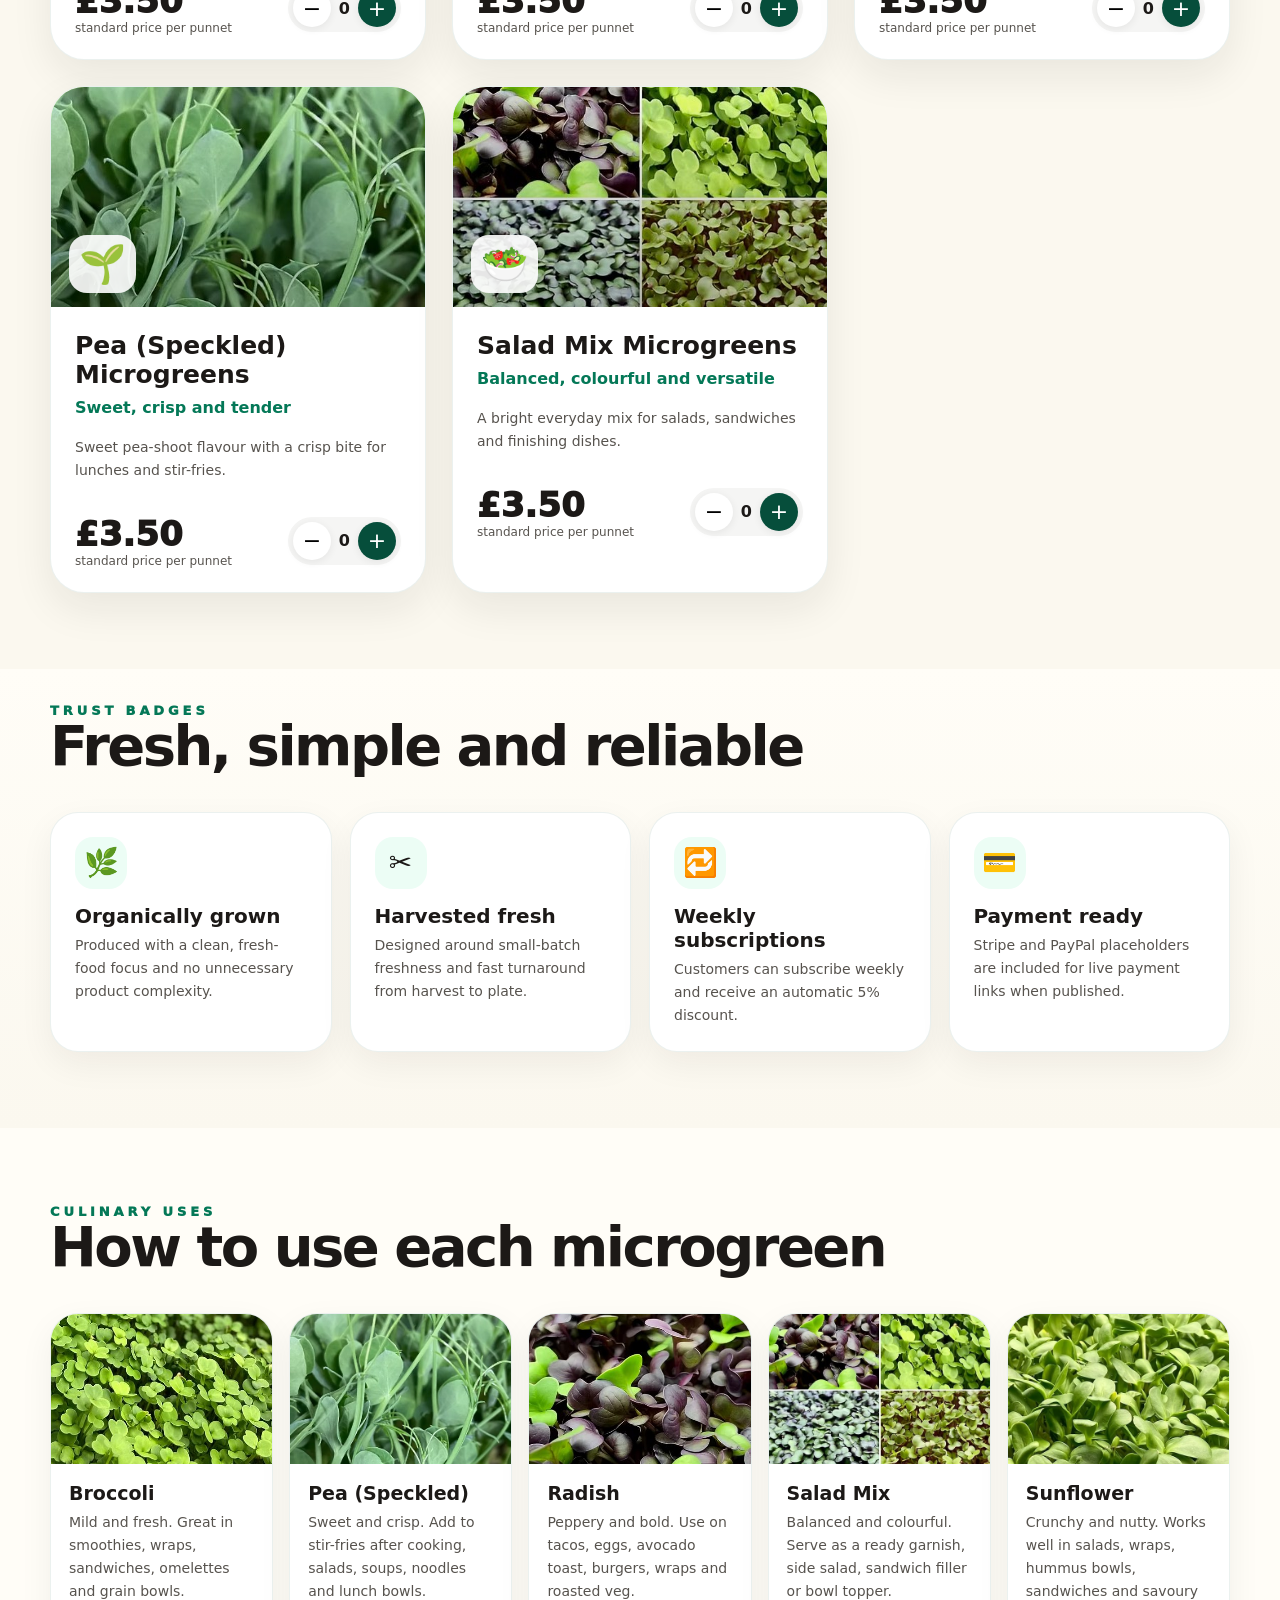
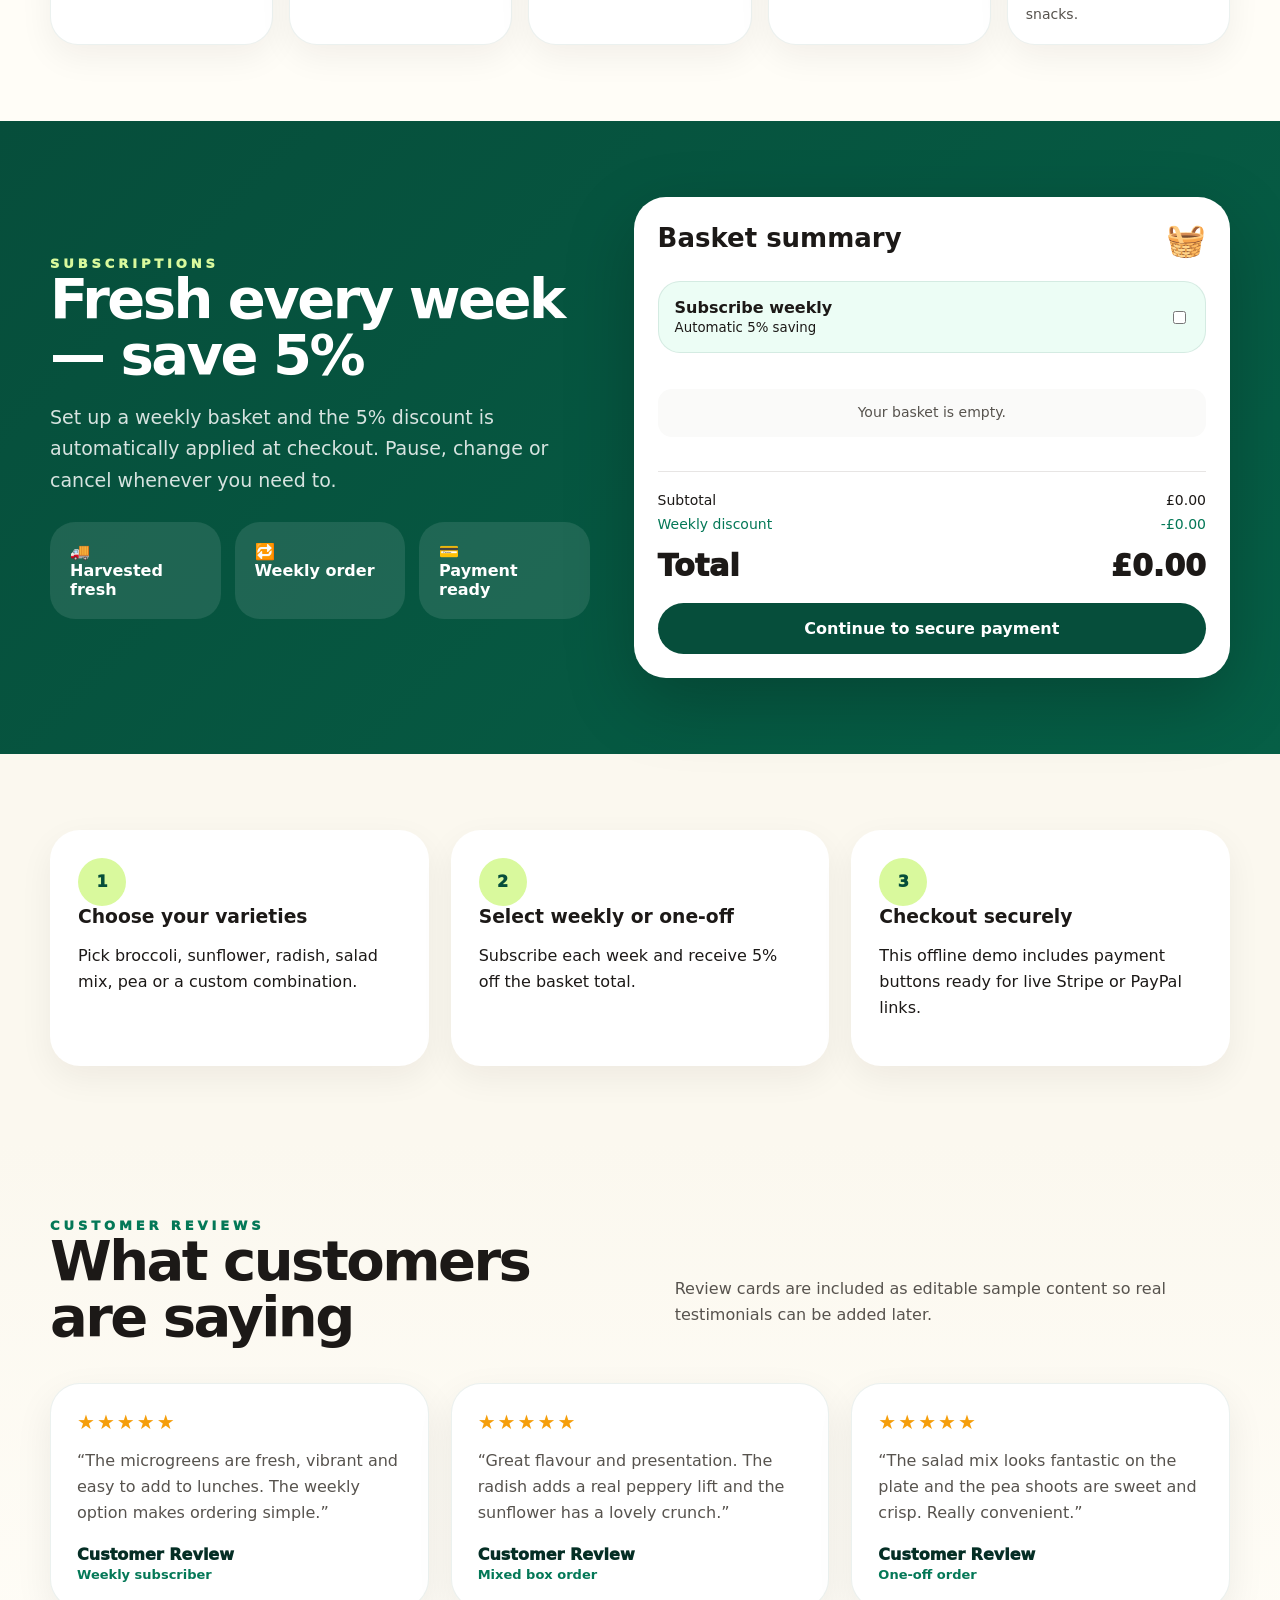
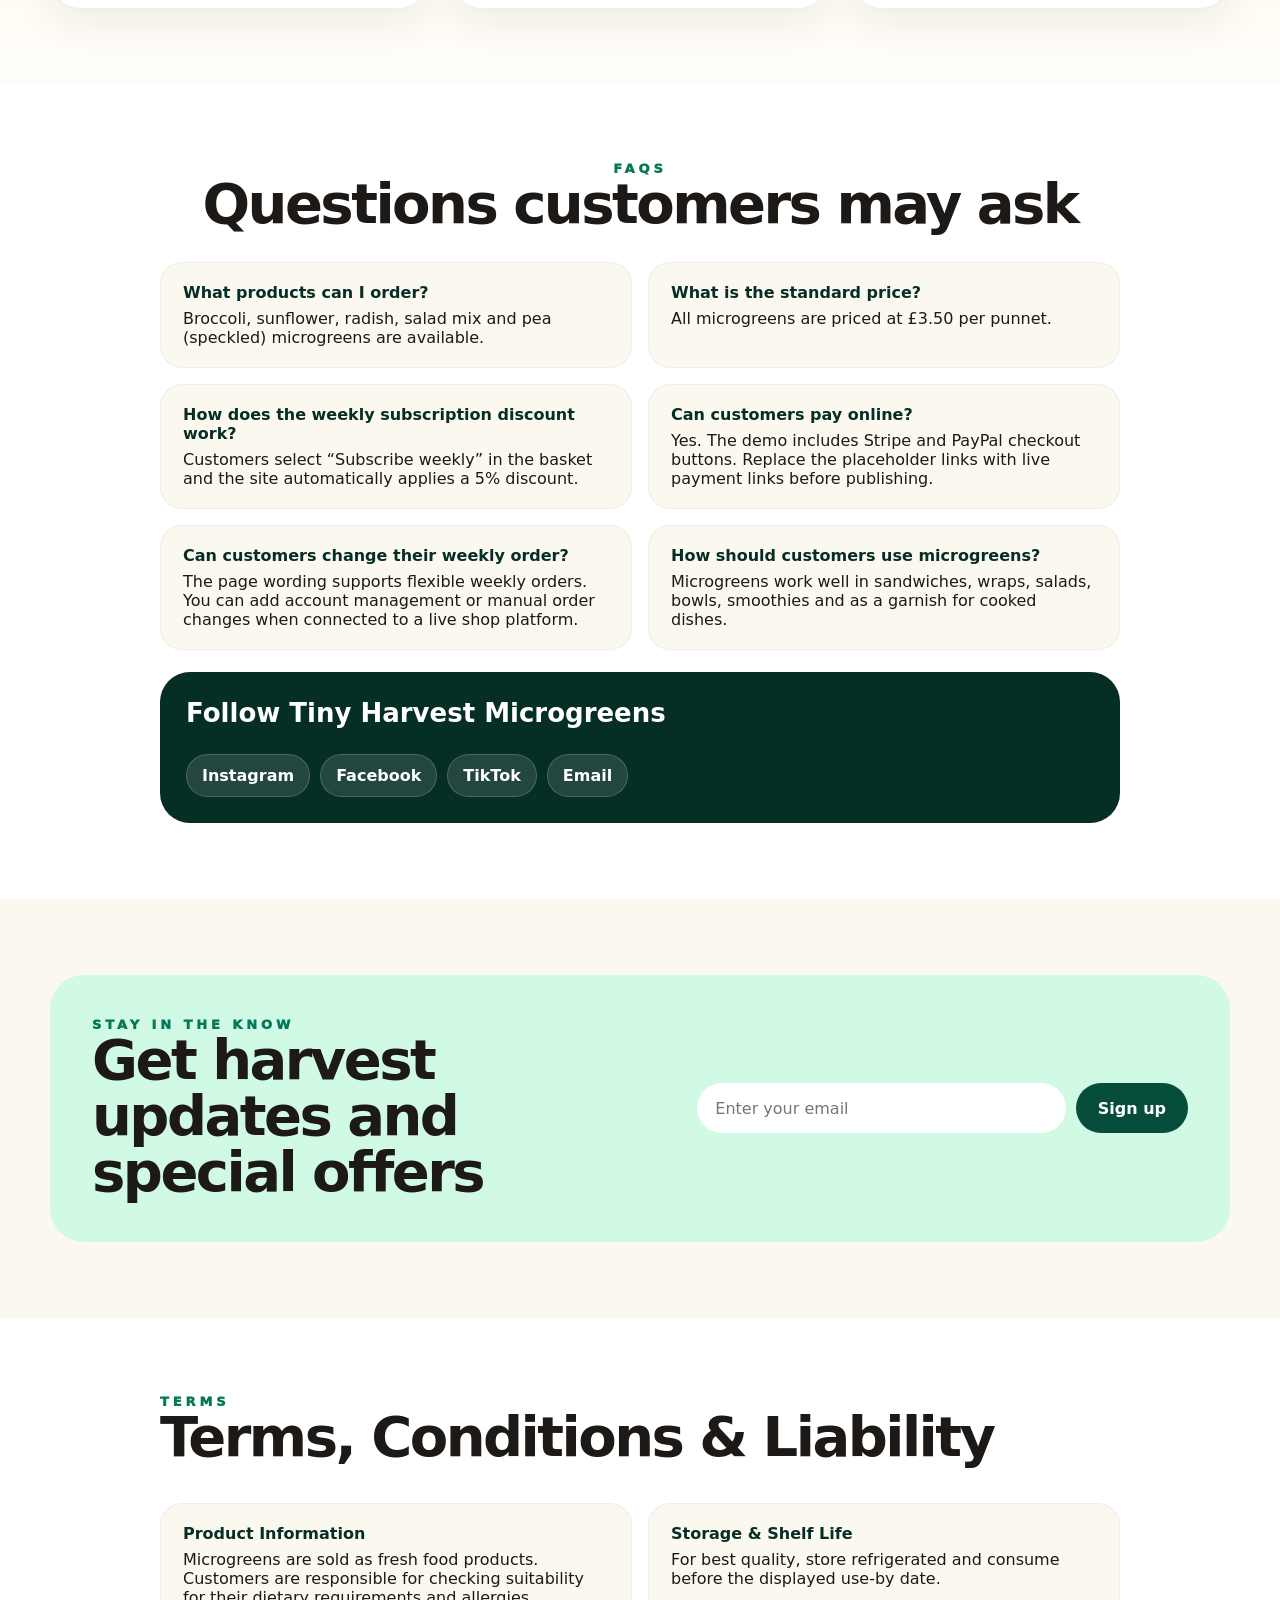
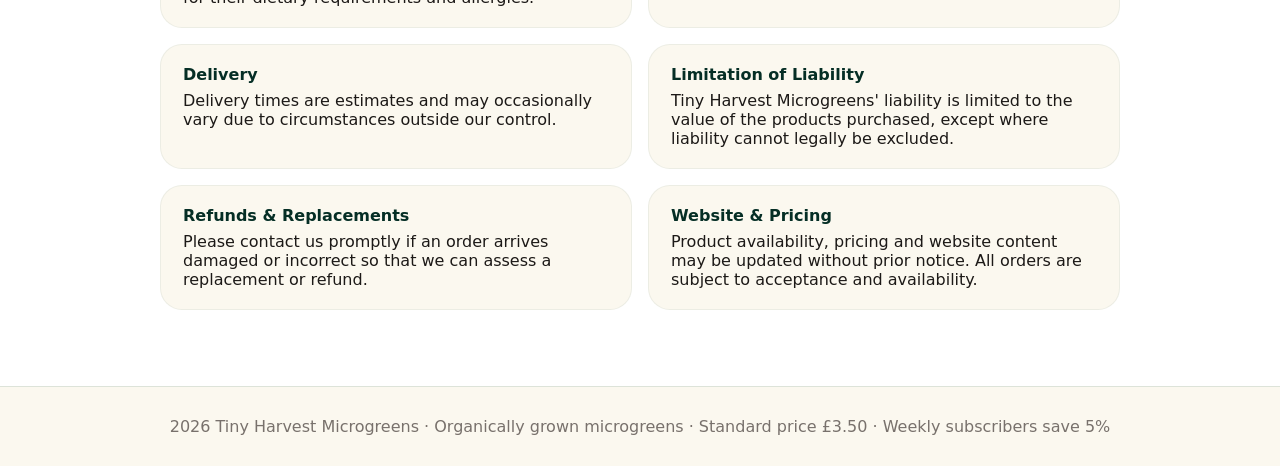
==== commit d1a717c3: "fixed typos in img paths Updated image source paths and fixed HTML structure." ====
--- a/index.html
+++ b/index.html
@@ -10,12 +10,12 @@
 <link rel="stylesheet" href="assets/css/styles.css">
 </head>
 <body>
-<header><div class="wrap nav"><a class="brand" href="#home"><span class="logo"><img src="assets/images/logo.jpg alt="Tiny Harvest Microgreens logo image"></span><span><span class="brand-title">Tiny Harvest</span><small class="brand-sub">Microgreens</small></span></a><nav class="links"><a href="#shop">Shop</a><a href="#trust">Why us</a><a href="#culinary">Culinary Uses</a><a href="#subscriptions">Subscriptions</a><a href="#reviews">Reviews</a><a href="#faqs">FAQs</a><a href="#social">Social</a></nav><div class="social-mini"><a href="https://www.instagram.com/" target="_blank" rel="noopener" class="instagram"><i class="fa-brands fa-instagram"></i></a><a href="https://www.facebook.com/" target="_blank" rel="noopener" class="facebook"><i class="fa-brands fa-facebook-f"></i></a><a href="https://www.tiktok.com/" target="_blank" rel="noopener" class="tiktok"><i class="fa-brands fa-tiktok"></i></a></div><button class="btn primary basket-btn" onclick="openCheckout()">Basket <span id="basketCount" class="basket-count">0</span></button></div></header>
+<header><div class="wrap nav"><a class="brand" href="#home"><span class="logo"><img src="assets/images/logo.jpg" alt="Tiny Harvest Microgreens logo image"></span><span><span class="brand-title">Tiny Harvest</span><small class="brand-sub">Microgreens</small></span></a><nav class="links"><a href="#shop">Shop</a><a href="#trust">Why us</a><a href="#culinary">Culinary Uses</a><a href="#subscriptions">Subscriptions</a><a href="#reviews">Reviews</a><a href="#faqs">FAQs</a><a href="#social">Social</a></nav><div class="social-mini"><a href="https://www.instagram.com/" target="_blank" rel="noopener" class="instagram"><i class="fa-brands fa-instagram"></i></a><a href="https://www.facebook.com/" target="_blank" rel="noopener" class="facebook"><i class="fa-brands fa-facebook-f"></i></a><a href="https://www.tiktok.com/" target="_blank" rel="noopener" class="tiktok"><i class="fa-brands fa-tiktok"></i></a></div><button class="btn primary basket-btn" onclick="openCheckout()">Basket <span id="basketCount" class="basket-count">0</span></button></div></header>
 <main id="home">
 <section class="hero">
   <div class="wrap hero-grid">
     <div class="hero-side left">
-      <img alt="Radish microgreens" src="assets/images/radish/jpg">
+      <img alt="Radish microgreens" src="assets/images/radish.jpg">
       <div class="float-card float-left-one">
         <img src="assets/images/radish.jpg" alt="Radish">
         <div><b>Radish</b><span>peppery bite</span>
@@ -79,7 +79,7 @@
     </div>
     </div>
     
-    <div class="use-card"><img src="assets/images/saladmix/jpg" alt="Salad mix microgreens">
+    <div class="use-card"><img src="assets/images/saladmix.jpg" alt="Salad mix microgreens">
       <div><h3>Salad Mix</h3><p>Balanced and colourful. Serve as a ready garnish, side salad, sandwich filler or bowl topper.</p>
       </div>
     </div>
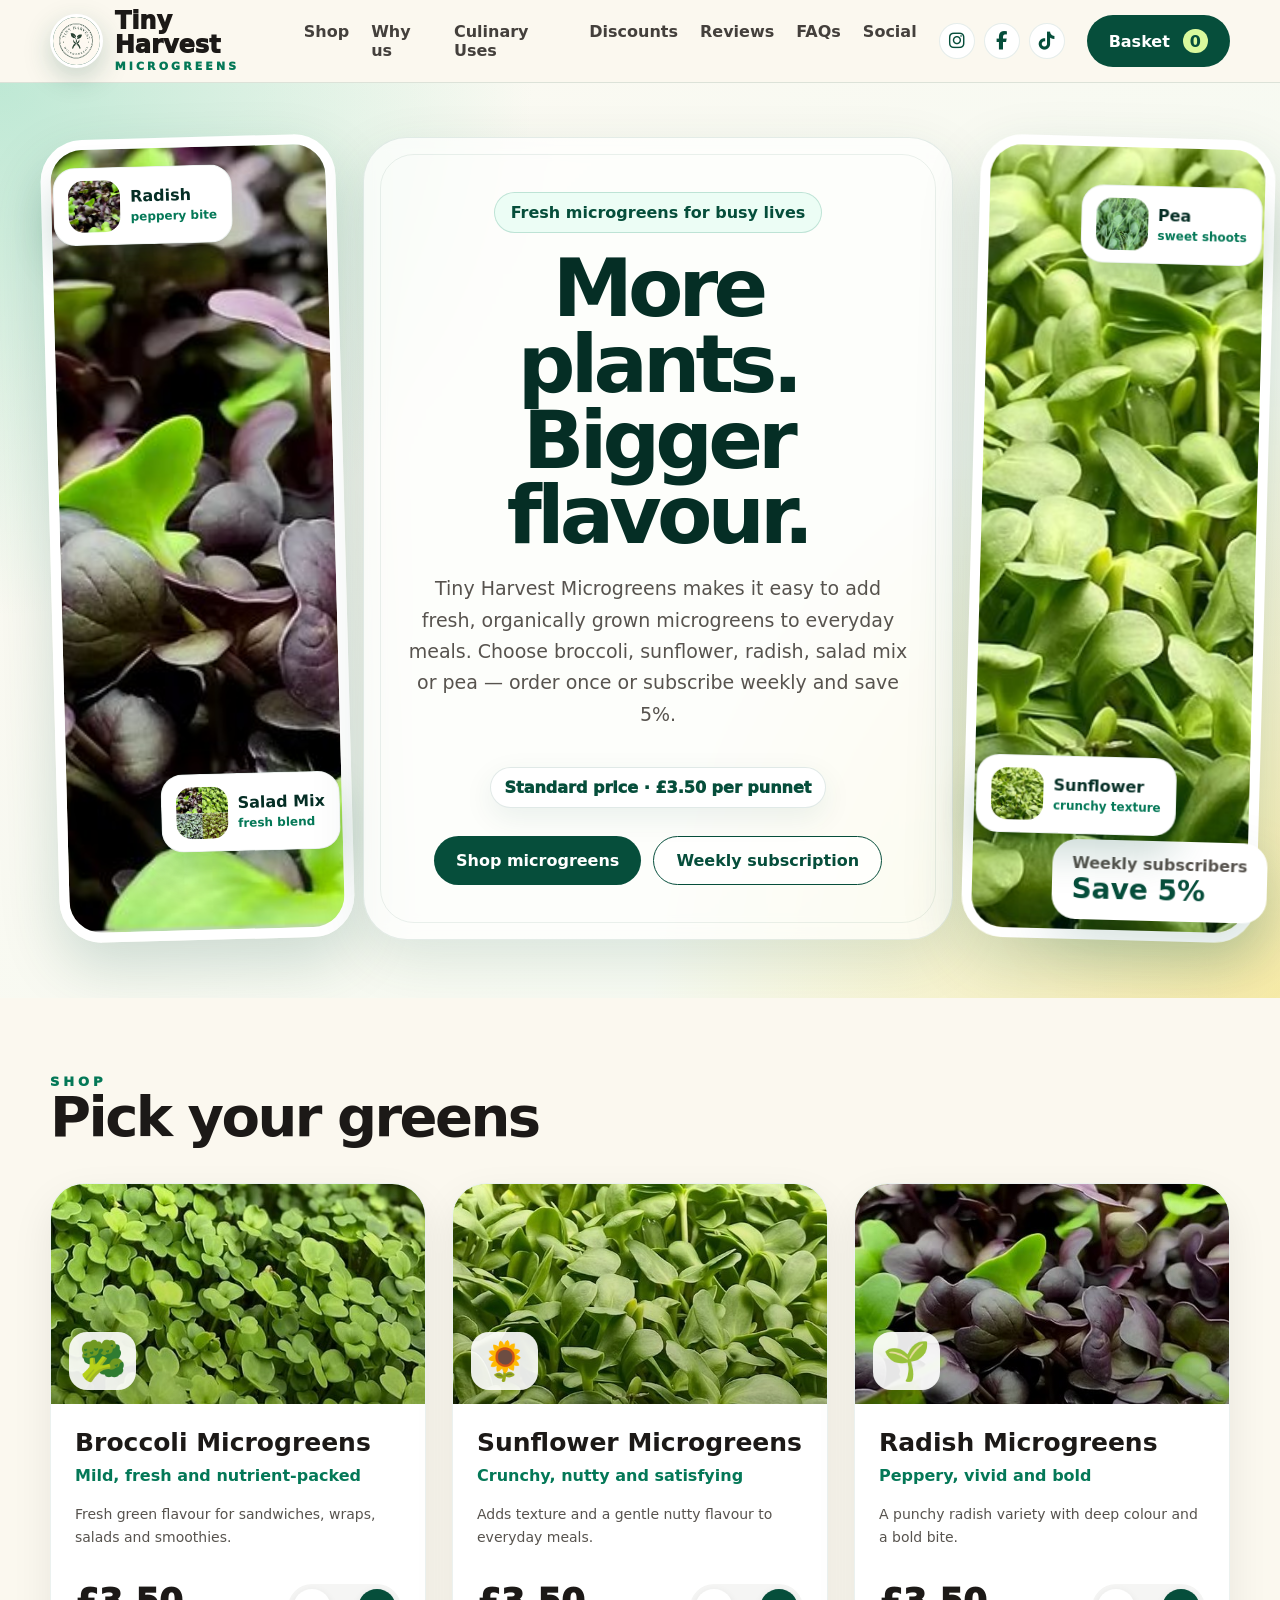
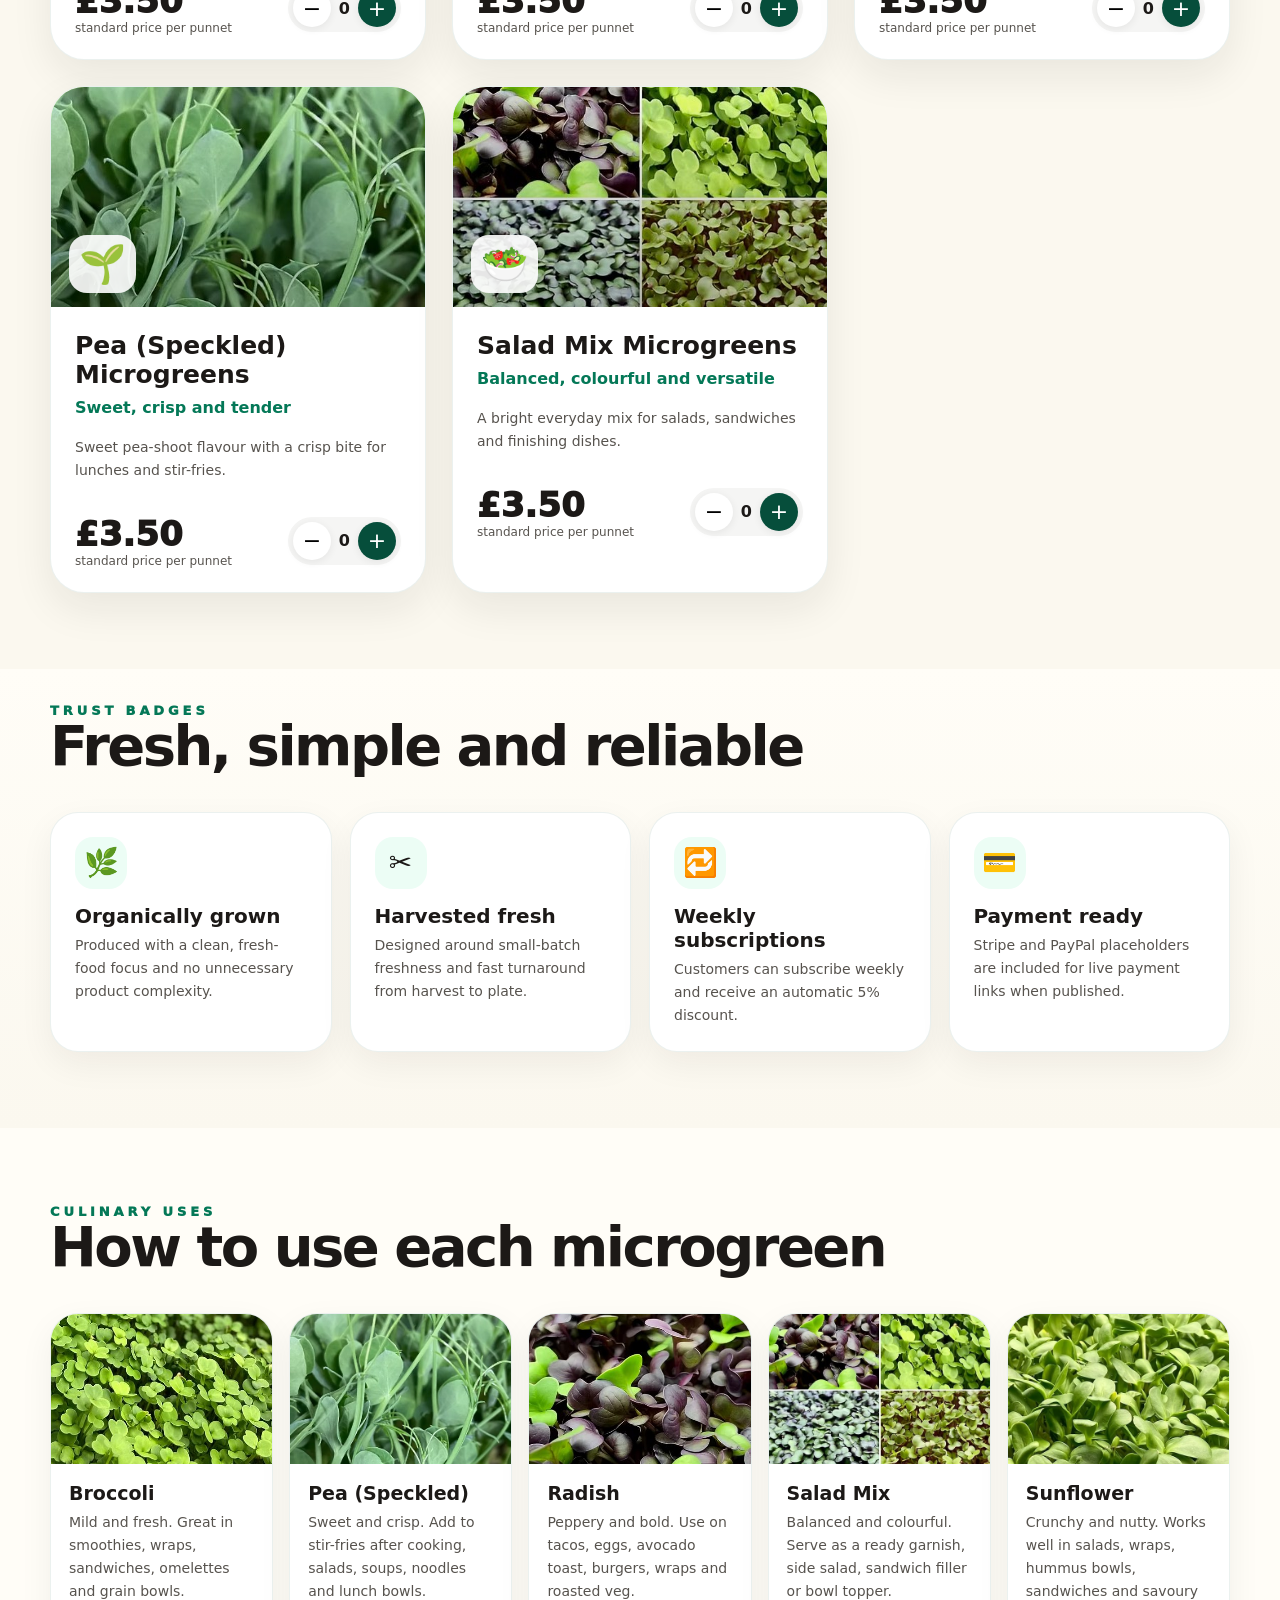
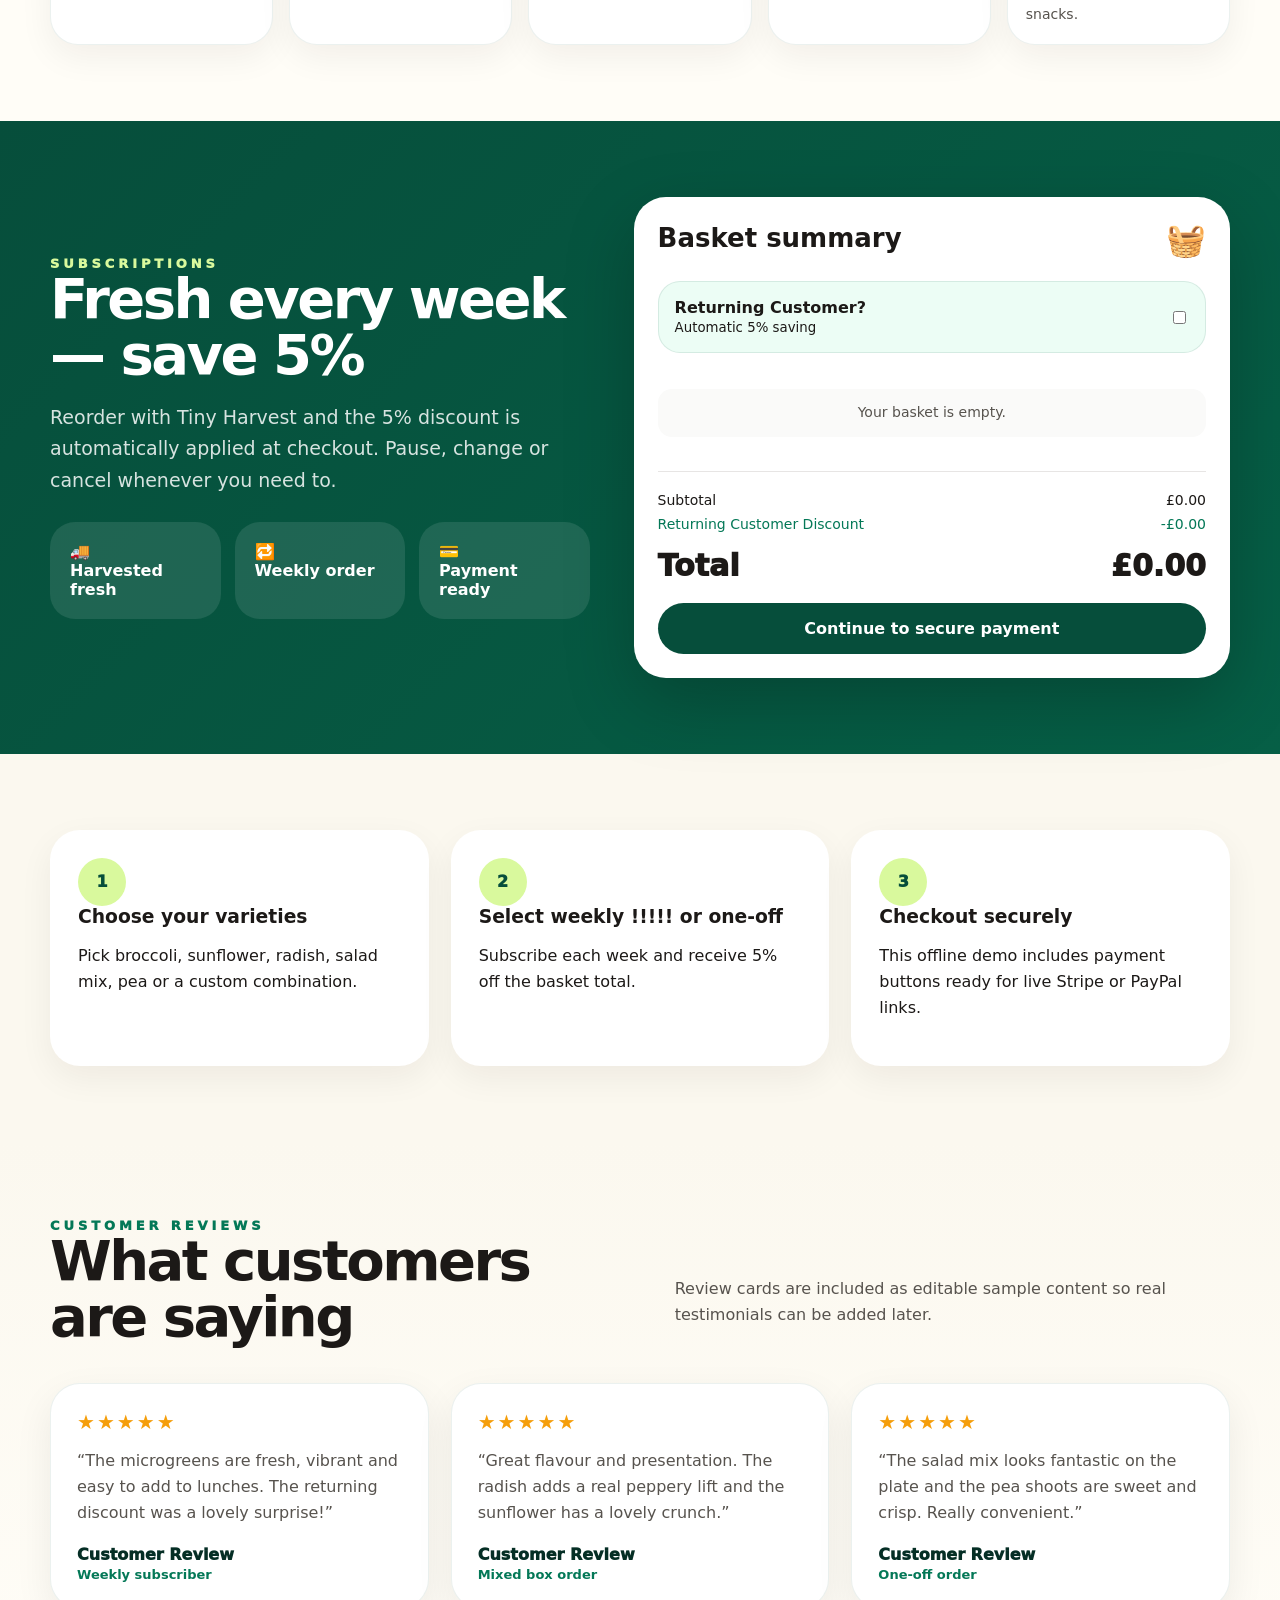
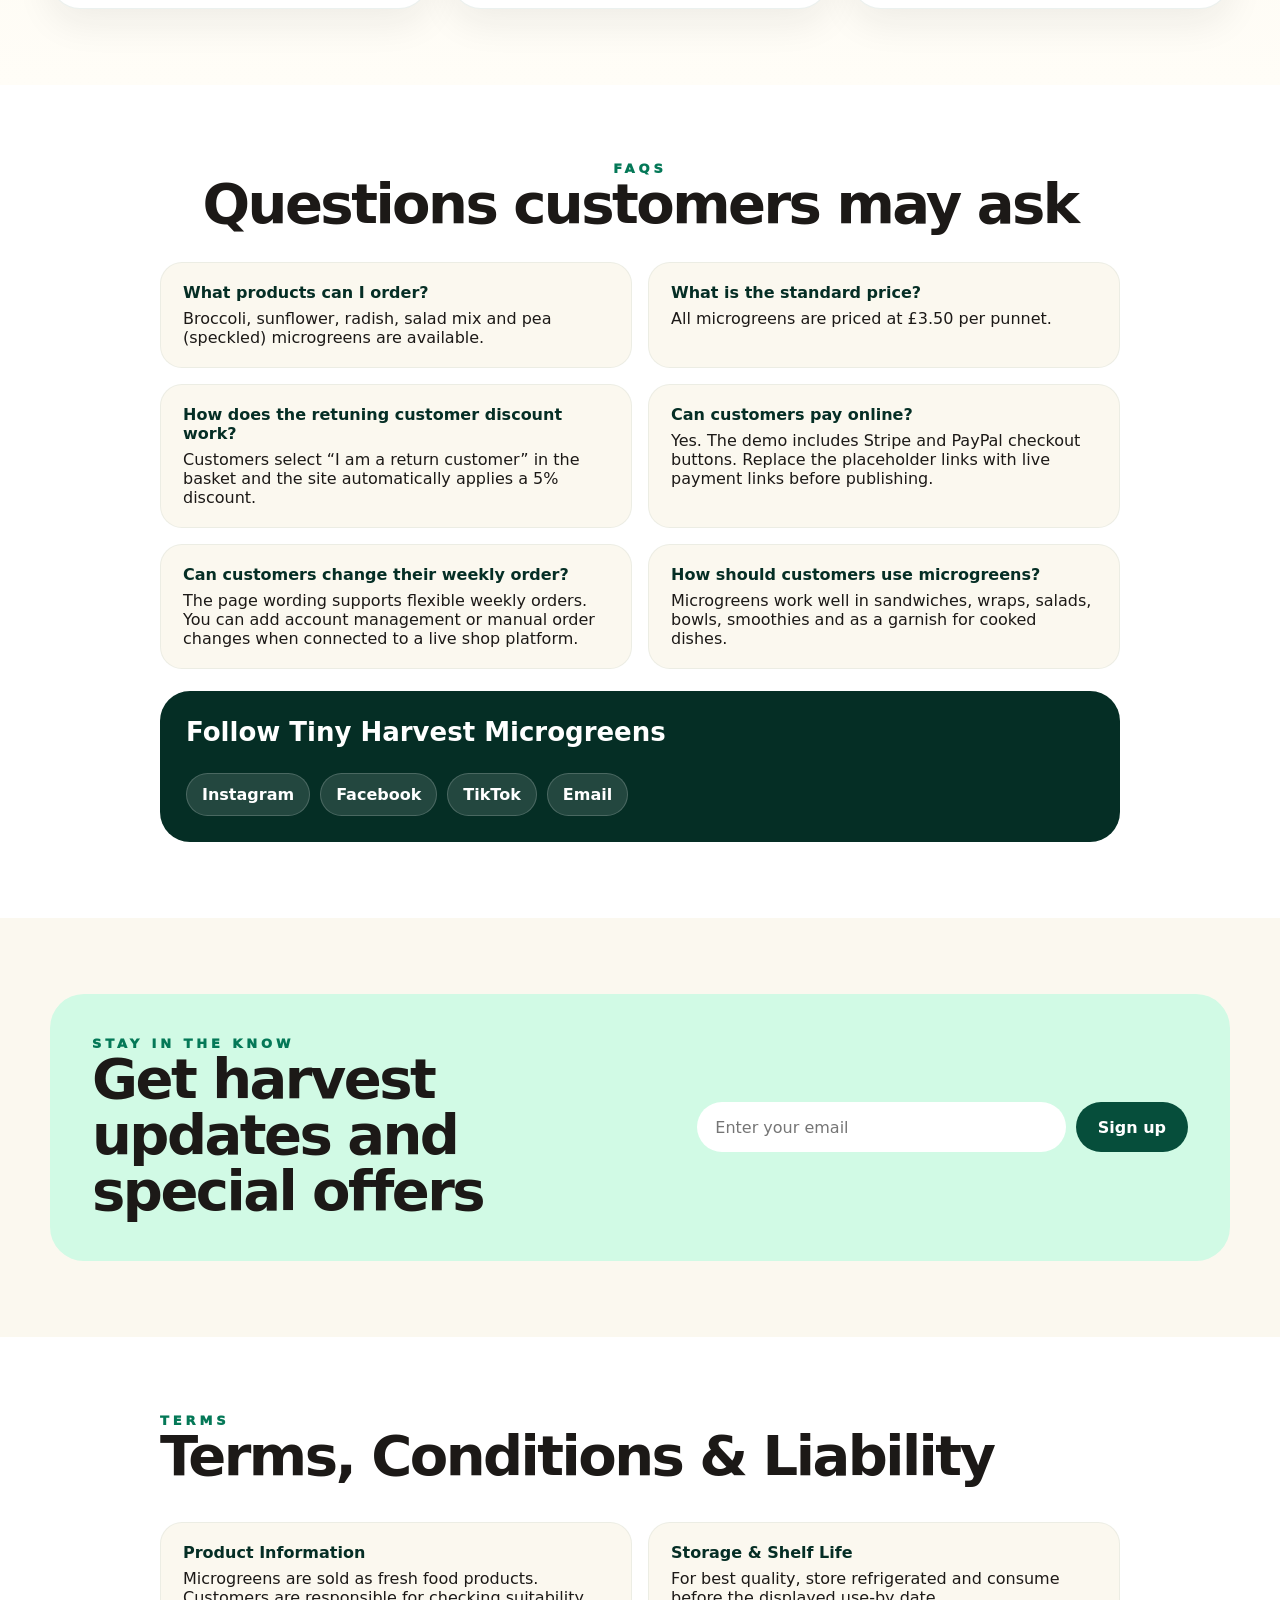
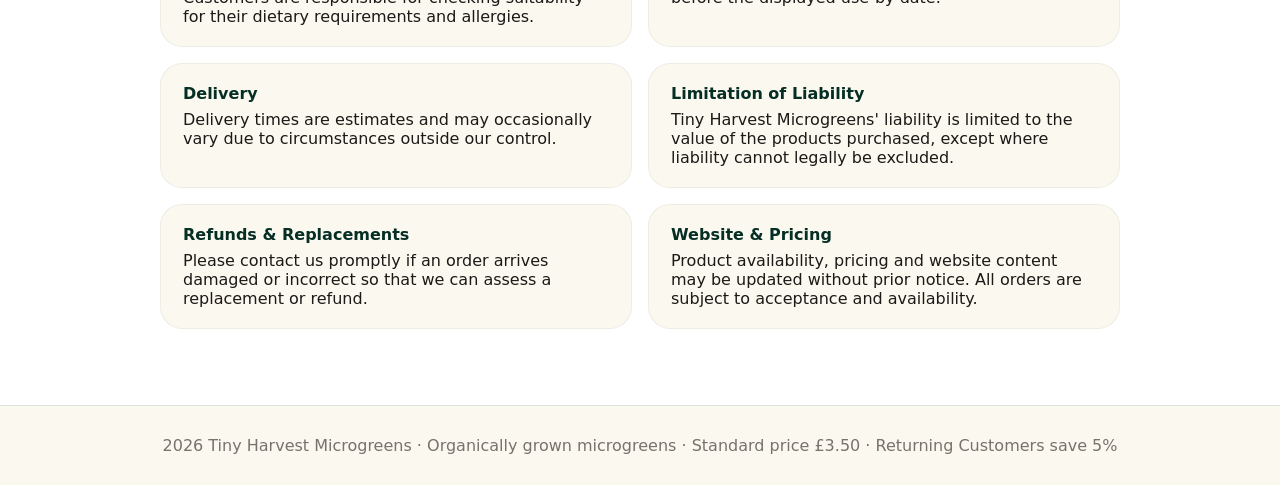
==== commit 5e822add: "Revise subscription and header content for clarity Updated header and subscription section to reflec" ====
--- a/index.html
+++ b/index.html
@@ -10,7 +10,27 @@
 <link rel="stylesheet" href="assets/css/styles.css">
 </head>
 <body>
-<header><div class="wrap nav"><a class="brand" href="#home"><span class="logo"><img src="assets/images/logo.jpg" alt="Tiny Harvest Microgreens logo image"></span><span><span class="brand-title">Tiny Harvest</span><small class="brand-sub">Microgreens</small></span></a><nav class="links"><a href="#shop">Shop</a><a href="#trust">Why us</a><a href="#culinary">Culinary Uses</a><a href="#subscriptions">Subscriptions</a><a href="#reviews">Reviews</a><a href="#faqs">FAQs</a><a href="#social">Social</a></nav><div class="social-mini"><a href="https://www.instagram.com/" target="_blank" rel="noopener" class="instagram"><i class="fa-brands fa-instagram"></i></a><a href="https://www.facebook.com/" target="_blank" rel="noopener" class="facebook"><i class="fa-brands fa-facebook-f"></i></a><a href="https://www.tiktok.com/" target="_blank" rel="noopener" class="tiktok"><i class="fa-brands fa-tiktok"></i></a></div><button class="btn primary basket-btn" onclick="openCheckout()">Basket <span id="basketCount" class="basket-count">0</span></button></div></header>
+<header>
+  <div class="wrap nav"><a class="brand" href="#home"><span class="logo">
+    <img src="assets/images/logo.jpg" alt="Tiny Harvest Microgreens logo image"></span><span>
+      <span class="brand-title">Tiny Harvest</span><small class="brand-sub">Microgreens</small>
+    </span></a>
+    <nav class="links">
+      <a href="#shop">Shop</a>
+      <a href="#trust">Why us</a>
+      <a href="#culinary">Culinary Uses</a>
+      <a href="#subscriptions">Discounts</a>
+      <a href="#reviews">Reviews</a>
+      <a href="#faqs">FAQs</a>
+      <a href="#social">Social</a>
+    </nav>
+    
+    <div class="social-mini">
+      <a href="https://www.instagram.com/" target="_blank" rel="noopener" class="instagram"><i class="fa-brands fa-instagram"></i></a>
+      <a href="https://www.facebook.com/" target="_blank" rel="noopener" class="facebook"><i class="fa-brands fa-facebook-f"></i></a>
+      <a href="https://www.tiktok.com/" target="_blank" rel="noopener" class="tiktok"><i class="fa-brands fa-tiktok"></i></a>
+    </div>
+    <button class="btn primary basket-btn" onclick="openCheckout()">Basket <span id="basketCount" class="basket-count">0</span></button></div></header>
 <main id="home">
 <section class="hero">
   <div class="wrap hero-grid">
@@ -92,14 +112,51 @@
 </div>
 </section>
 
-  <section id="subscriptions" class="subscription"><div class="wrap sub-grid"><div><div class="kicker" style="color:var(--fresh)">Subscriptions</div><h2>Fresh every week — save 5%</h2><p class="lead" style="color:rgba(255,255,255,.84)">Set up a weekly basket and the 5% discount is automatically applied at checkout. Pause, change or cancel whenever you need to.</p><div class="features"><div class="feature">🚚<br>Harvested fresh</div><div class="feature">🔁<br>Weekly order</div><div class="feature">💳<br>Payment ready</div></div></div><div class="summary"><div class="summary-top"><div><h3 style="font-size:26px">Basket summary</h3><p style="margin:4px 0 0;color:var(--muted)"></p></div><div style="font-size:32px">🧺</div></div><label class="subscribe-row"><span><b>Subscribe weekly</b><br><small>Automatic 5% saving</small></span><input type="checkbox" id="weekly" onchange="toggleWeekly(this.checked)"></label><div class="cart-lines" id="cartLines"><p class="line" style="justify-content:center;color:var(--muted)">Your basket is empty.</p></div><div class="divider"><div class="line" style="background:transparent;padding:4px 0"><span>Subtotal</span><span id="subtotal">£0.00</span></div><div class="line discount" style="background:transparent;padding:4px 0"><span>Weekly discount</span><span id="discount">-£0.00</span></div><div class="total"><span>Total</span><span id="total">£0.00</span></div></div><button class="btn primary full" onclick="openCheckout()">Continue to secure payment</button></div></div></section>
-<section id="how-it-works"><div class="wrap steps"><div class="step"><div class="num">1</div><h3>Choose your varieties</h3><p>Pick broccoli, sunflower, radish, salad mix, pea or a custom combination.</p></div><div class="step"><div class="num">2</div><h3>Select weekly or one-off</h3><p>Subscribe each week and receive 5% off the basket total.</p></div><div class="step"><div class="num">3</div><h3>Checkout securely</h3><p>This offline demo includes payment buttons ready for live Stripe or PayPal links.</p></div></div></section>
+  <section id="subscriptions" class="subscription"><div class="wrap sub-grid"><div><div class="kicker" style="color:var(--fresh)">Subscriptions</div><h2>Fresh every week — save 5%</h2>
+    <p class="lead" style="color:rgba(255,255,255,.84)">Reorder with Tiny Harvest and the 5% discount is automatically applied at checkout. Pause, change or cancel whenever you need to.</p>
+    <div class="features"><div class="feature">🚚<br>Harvested fresh</div><div class="feature">🔁<br>Weekly order</div><div class="feature">💳<br>Payment ready</div></div></div>
+    <div class="summary"><div class="summary-top"><div><h3 style="font-size:26px">Basket summary</h3><p style="margin:4px 0 0;color:var(--muted)"></p></div><div style="font-size:32px">🧺</div></div>
+      <label class="subscribe-row"><span><b>Returning Customer?</b><br><small>Automatic 5% saving</small></span><input type="checkbox" id="weekly" onchange="toggleWeekly(this.checked)"></label><div class="cart-lines" id="cartLines"><p class="line" style="justify-content:center;color:var(--muted)">Your basket is empty.</p></div><div class="divider"><div class="line" style="background:transparent;padding:4px 0"><span>Subtotal</span><span id="subtotal">£0.00</span></div><div class="line discount" style="background:transparent;padding:4px 0"><span>Returning Customer Discount</span><span id="discount">-£0.00</span></div><div class="total"><span>Total</span><span id="total">£0.00</span></div></div><button class="btn primary full" onclick="openCheckout()">Continue to secure payment</button></div></div></section>
+<section id="how-it-works"><div class="wrap steps"><div class="step"><div class="num">1</div><h3>Choose your varieties</h3><p>Pick broccoli, sunflower, radish, salad mix, pea or a custom combination.</p></div><div class="step"><div class="num">2</div>
+  <h3>Select weekly !!!!! or one-off</h3><p>Subscribe each week and receive 5% off the basket total.</p></div><div class="step"><div class="num">3</div><h3>Checkout securely</h3><p>This offline demo includes payment buttons ready for live Stripe or PayPal links.</p></div></div></section>
 
-<section id="reviews" class="reviews"><div class="wrap"><div class="section-head"><div><div class="kicker">Customer reviews</div><h2>What customers are saying</h2></div><p>Review cards are included as editable sample content so real testimonials can be added later.</p></div><div class="review-grid"><div class="review-card"><div class="stars">★★★★★</div><p>“The microgreens are fresh, vibrant and easy to add to lunches. The weekly option makes ordering simple.”</p><div class="review-name">Customer Review</div><div class="review-meta">Weekly subscriber</div></div><div class="review-card"><div class="stars">★★★★★</div><p>“Great flavour and presentation. The radish adds a real peppery lift and the sunflower has a lovely crunch.”</p><div class="review-name">Customer Review</div><div class="review-meta">Mixed box order</div></div><div class="review-card"><div class="stars">★★★★★</div><p>“The salad mix looks fantastic on the plate and the pea shoots are sweet and crisp. Really convenient.”</p><div class="review-name">Customer Review</div><div class="review-meta">One-off order</div></div></div></div></section>
-<section id="faqs" class="faqs"><div class="wrap faq-wrap"><div class="kicker" style="text-align:center">FAQs</div><h2 style="text-align:center">Questions customers may ask</h2><div class="faq-grid"><div class="faq"><b>What products can I order?</b>Broccoli, sunflower, radish, salad mix and pea (speckled) microgreens are available.</div><div class="faq"><b>What is the standard price?</b>All microgreens are priced at £3.50 per punnet.</div><div class="faq"><b>How does the weekly subscription discount work?</b>Customers select “Subscribe weekly” in the basket and the site automatically applies a 5% discount.</div><div class="faq"><b>Can customers pay online?</b>Yes. The demo includes Stripe and PayPal checkout buttons. Replace the placeholder links with live payment links before publishing.</div><div class="faq"><b>Can customers change their weekly order?</b>The page wording supports flexible weekly orders. You can add account management or manual order changes when connected to a live shop platform.</div><div class="faq"><b>How should customers use microgreens?</b>Microgreens work well in sandwiches, wraps, salads, bowls, smoothies and as a garnish for cooked dishes.</div></div><div id="social" class="social-card"><div><h3 style="font-size:26px">Follow Tiny Harvest Microgreens</h3><p style="margin:6px 0 0;color:rgba(255,255,255,.75)"></p></div><div class="social-links"><a href="https://www.instagram.com/" target="_blank" rel="noopener">Instagram</a><a href="https://www.facebook.com/" target="_blank" rel="noopener">Facebook</a><a href="https://www.tiktok.com/" target="_blank" rel="noopener">TikTok</a><a href="mailto:TinyHarvest.UK@gmail.com">Email</a></div></div></div></section>
+<section id="reviews" class="reviews"><div class="wrap"><div class="section-head">
+  <div>
+    <div class="kicker">Customer reviews</div>
+    <h2>What customers are saying</h2>
+  </div>
+    <p>Review cards are included as editable sample content so real testimonials can be added later.</p></div>
+    <div class="review-grid"><div class="review-card"><div class="stars">★★★★★</div>
+      <p>“The microgreens are fresh, vibrant and easy to add to lunches. The returning discount was a lovely surprise!”</p>
+      <div class="review-name">Customer Review</div><div class="review-meta">Weekly subscriber</div></div><div class="review-card"><div class="stars">★★★★★</div>
+        <p>“Great flavour and presentation. The radish adds a real peppery lift and the sunflower has a lovely crunch.”</p><div class="review-name">Customer Review</div>
+        <div class="review-meta">Mixed box order</div></div><div class="review-card"><div class="stars">★★★★★</div><p>“The salad mix looks fantastic on the plate and the pea shoots are sweet and crisp. Really convenient.”</p>
+          <div class="review-name">Customer Review</div><div class="review-meta">One-off order</div>
+        </div>
+    </div>
+</div>
+</section>
+
+  <section id="faqs" class="faqs"><div class="wrap faq-wrap"><div class="kicker" style="text-align:center">FAQs</div><h2 style="text-align:center">Questions customers may ask</h2>
+    <div class="faq-grid"><div class="faq">
+      <b>What products can I order?</b>Broccoli, sunflower, radish, salad mix and pea (speckled) microgreens are available.
+    </div>
+      <div class="faq">
+        <b>What is the standard price?</b>All microgreens are priced at £3.50 per punnet.</div>
+      <div class="faq">
+        <b>How does the retuning customer discount work?</b>Customers select “I am a return customer” in the basket and the site automatically applies a 5% discount.</div>
+      <div class="faq">
+        <b>Can customers pay online?</b>Yes. The demo includes Stripe and PayPal checkout buttons. Replace the placeholder links with live payment links before publishing.</div>
+      <div class="faq"><b>Can customers change their weekly order?</b>The page wording supports flexible weekly orders. You can add account management or manual order changes when connected to a live shop platform.</div>
+        <div class="faq"><b>How should customers use microgreens?</b>Microgreens work well in sandwiches, wraps, salads, bowls, smoothies and as a garnish for cooked dishes.
+        </div>
+    </div>
+    <div id="social" class="social-card"><div><h3 style="font-size:26px">Follow Tiny Harvest Microgreens</h3><p style="margin:6px 0 0;color:rgba(255,255,255,.75)"></p>
+    </div>
+      <div class="social-links"><a href="https://www.instagram.com/" target="_blank" rel="noopener">Instagram</a><a href="https://www.facebook.com/" target="_blank" rel="noopener">Facebook</a><a href="https://www.tiktok.com/" target="_blank" rel="noopener">TikTok</a><a href="mailto:TinyHarvest.UK@gmail.com">Email</a></div></div></div></section>
 <section id="contact"><div class="wrap signup"><div><div class="kicker">Stay in the know</div><h2>Get harvest updates and special offers</h2></div><form onsubmit="event.preventDefault(); alert('Thanks - signup captured in demo mode.');"><input required type="email" placeholder="Enter your email"><button class="btn primary">Sign up</button></form></div></section>
 <section id="terms" class="faqs"><div class="wrap faq-wrap"><div class="section-head"><div><div class="kicker">Terms</div><h2>Terms, Conditions & Liability</h2></div></div><div class="faq-grid"><div class="faq"><b>Product Information</b>Microgreens are sold as fresh food products. Customers are responsible for checking suitability for their dietary requirements and allergies.</div><div class="faq"><b>Storage & Shelf Life</b>For best quality, store refrigerated and consume before the displayed use-by date.</div><div class="faq"><b>Delivery</b>Delivery times are estimates and may occasionally vary due to circumstances outside our control.</div><div class="faq"><b>Limitation of Liability</b>Tiny Harvest Microgreens' liability is limited to the value of the products purchased, except where liability cannot legally be excluded.</div><div class="faq"><b>Refunds & Replacements</b>Please contact us promptly if an order arrives damaged or incorrect so that we can assess a replacement or refund.</div><div class="faq"><b>Website & Pricing</b>Product availability, pricing and website content may be updated without prior notice. All orders are subject to acceptance and availability.</div></div></div></section></main>
-<footer> 2026 Tiny Harvest Microgreens · Organically grown microgreens · Standard price £3.50 · Weekly subscribers save 5%</footer>
+<footer> 2026 Tiny Harvest Microgreens · Organically grown microgreens · Standard price £3.50 · Returning Customers save 5%</footer>
 <div class="modal" id="checkout"><div class="modal-card"><div class="modal-top"><div><h2 style="font-size:30px">Secure payment</h2><p style="color:var(--muted);margin-top:6px">Offline demo checkout — replace the buttons below with live Stripe or PayPal links.</p></div><button class="close" onclick="closeCheckout()">×</button></div><div class="payment-note"><b>Basket total: <span id="modalTotal">£0.00</span></b><br><span id="modalPlan">One-off order selected.</span></div><div class="checkout-form"><input placeholder="Customer name"><input placeholder="Email address"><textarea rows="3" placeholder="Delivery notes / address"></textarea></div><button class="btn primary stripe full" onclick="goPayment('stripe')">Pay by Stripe checkout</button><button class="btn paypal full" onclick="goPayment('paypal')">Pay by PayPal</button><button class="btn secondary full" onclick="closeCheckout()">Continue shopping</button><div class="notice"><b>Important:</b> A static offline file cannot process card payments by itself. When you publish the site, add Stripe Payment Links, PayPal buttons, Shopify/WooCommerce checkout, or a small backend that creates payment sessions.</div></div></div>
 
 <script src="assets/js/app.js" defer></script>
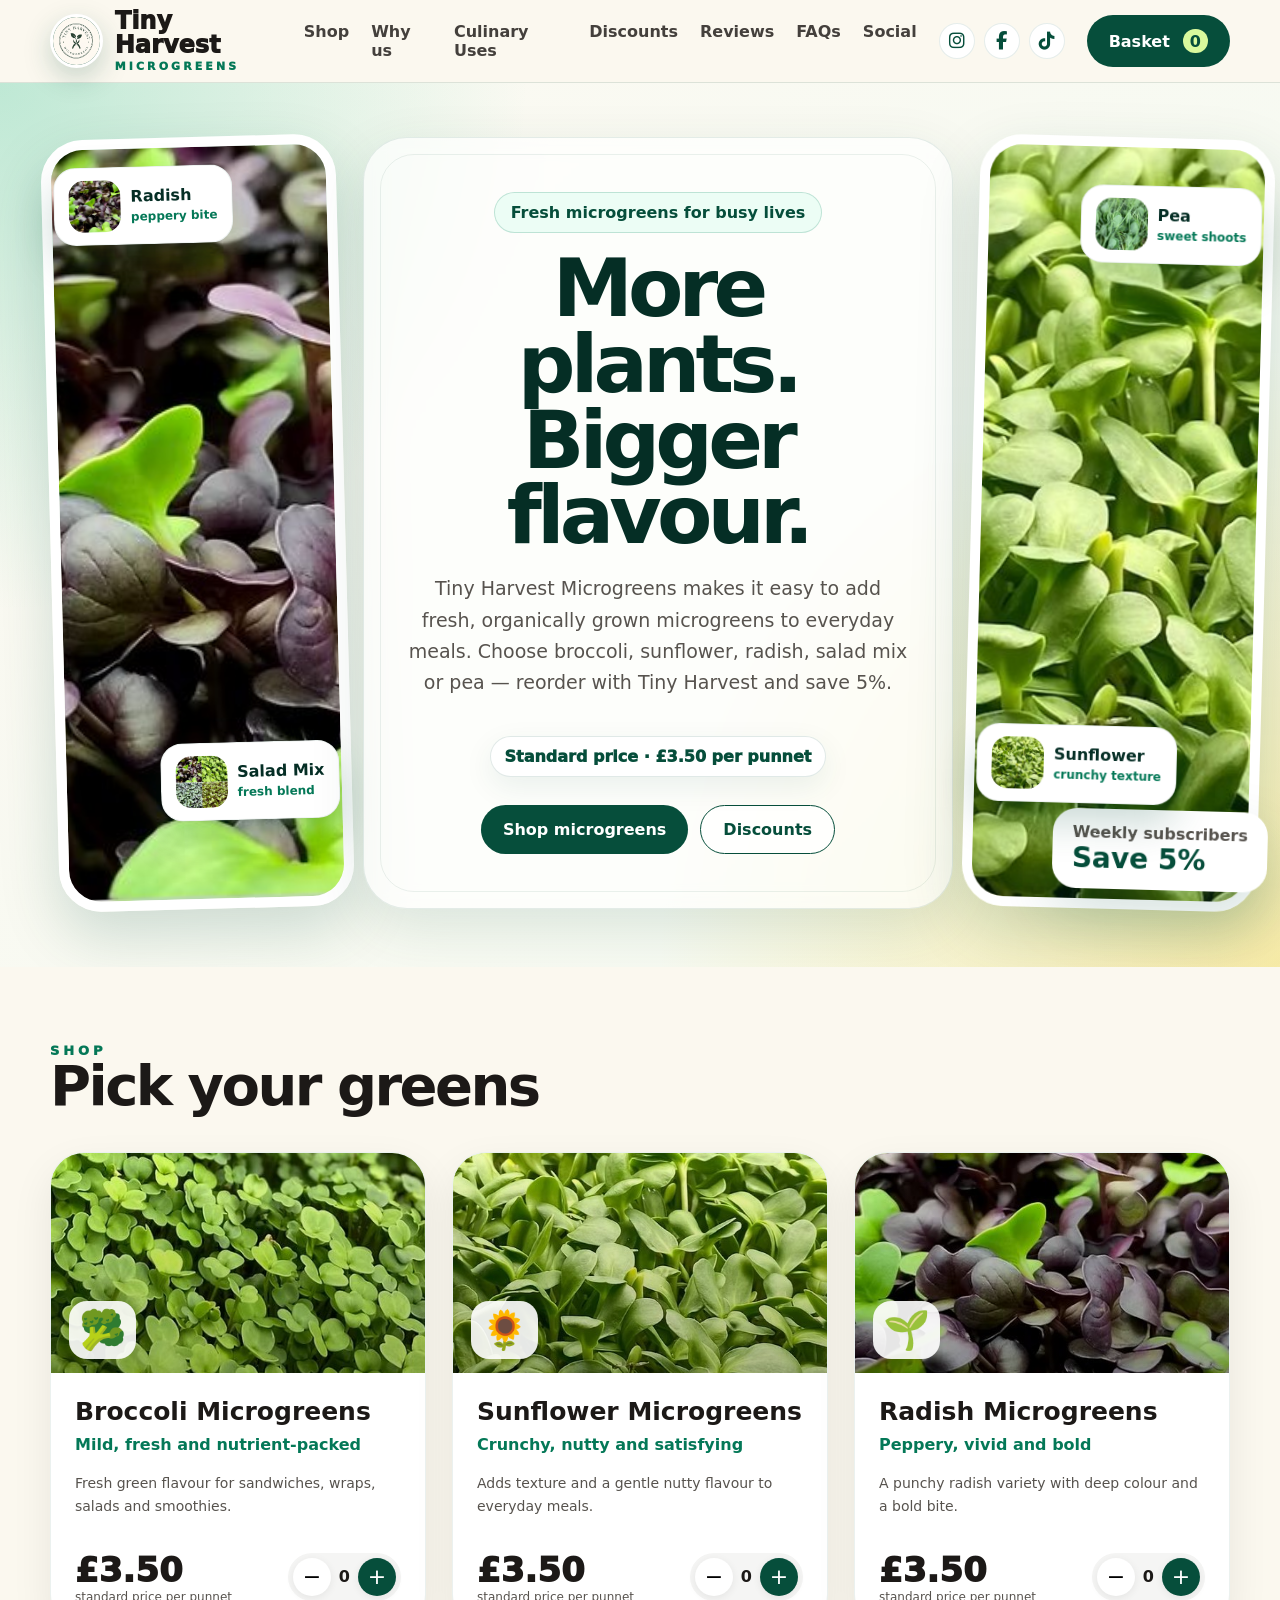
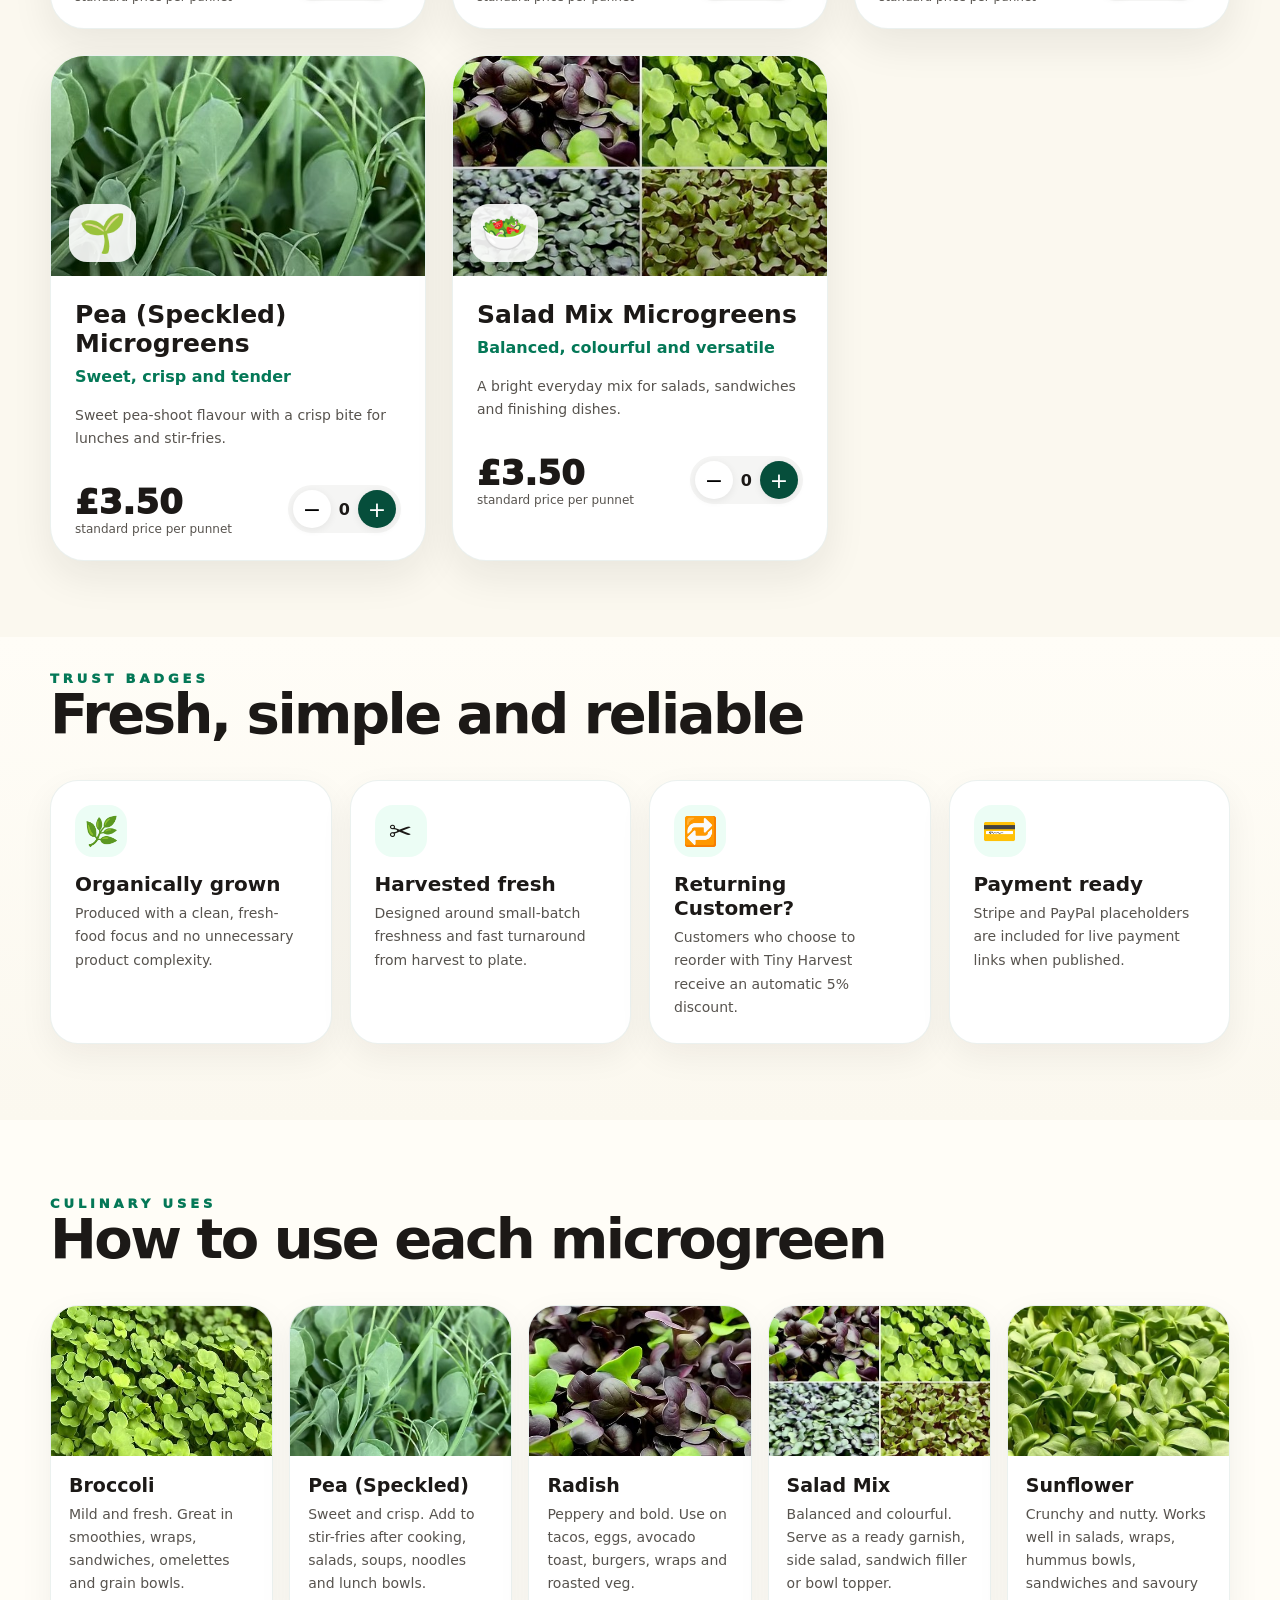
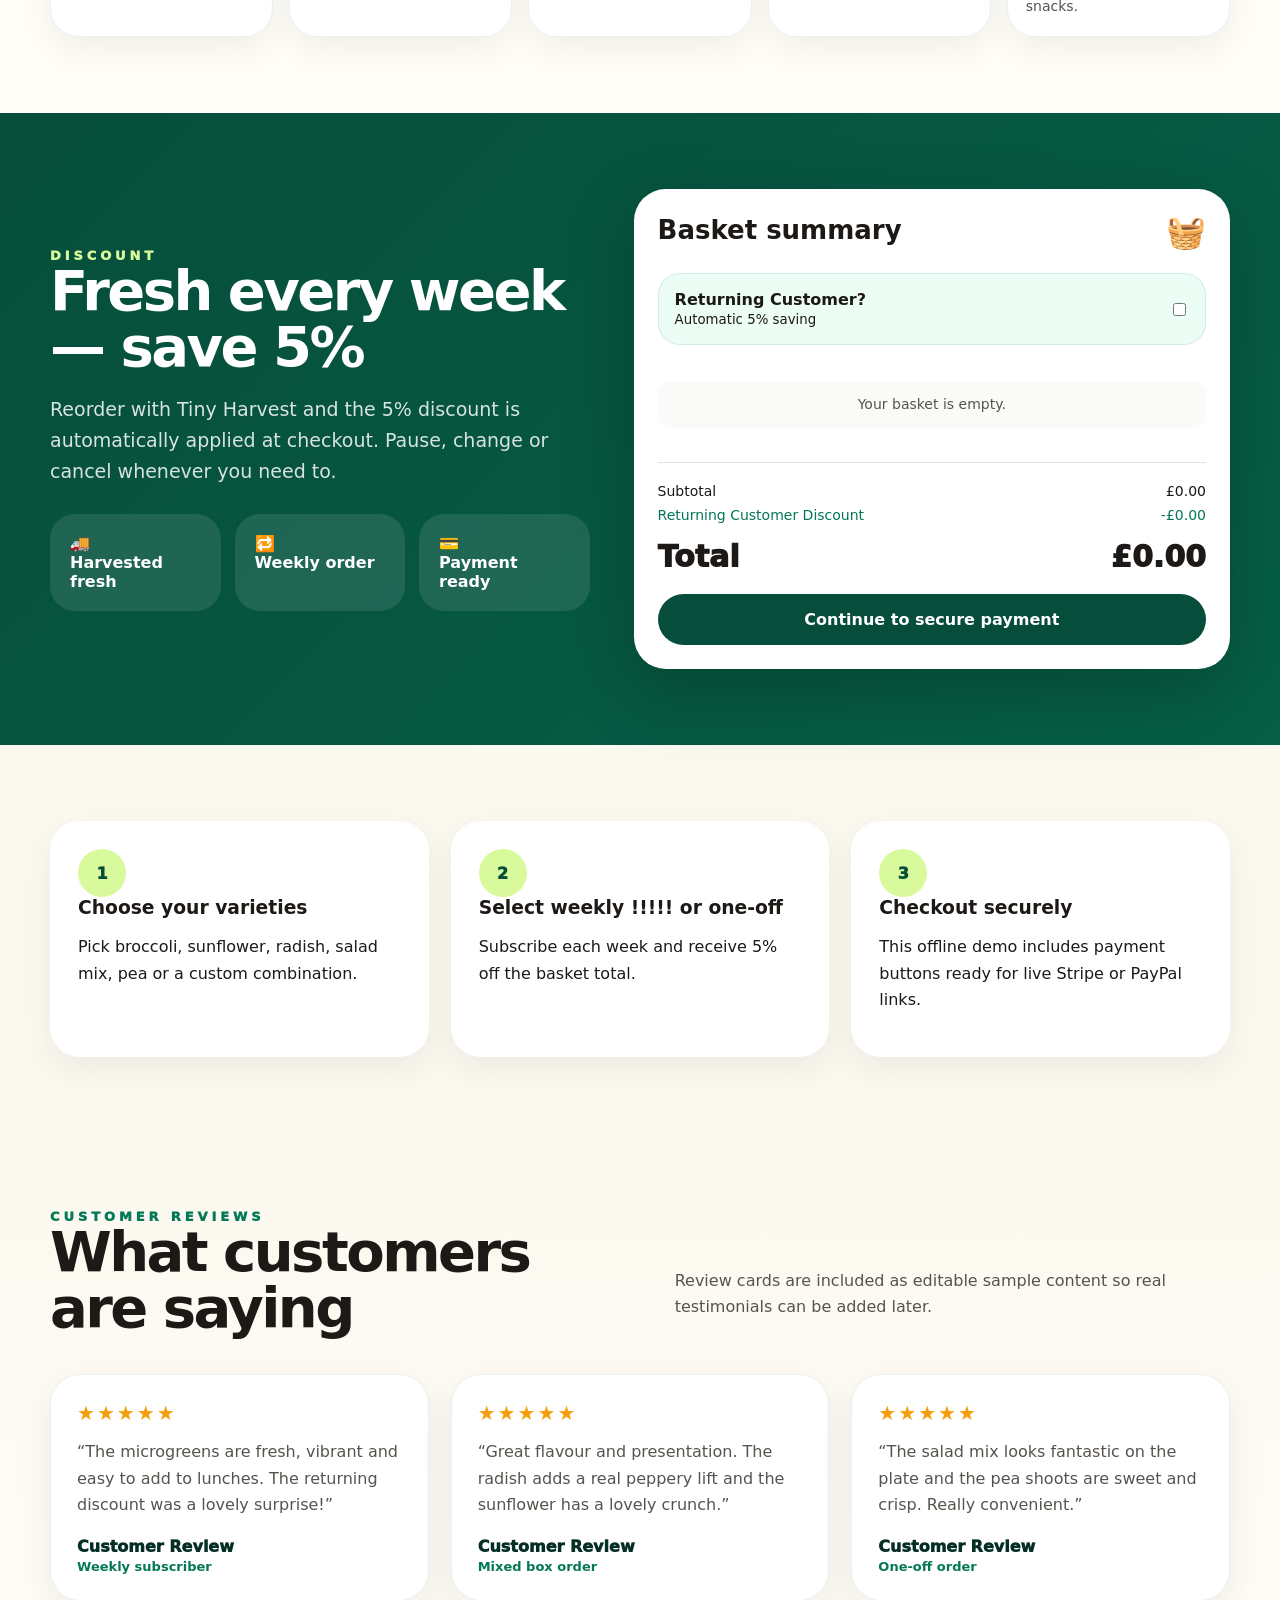
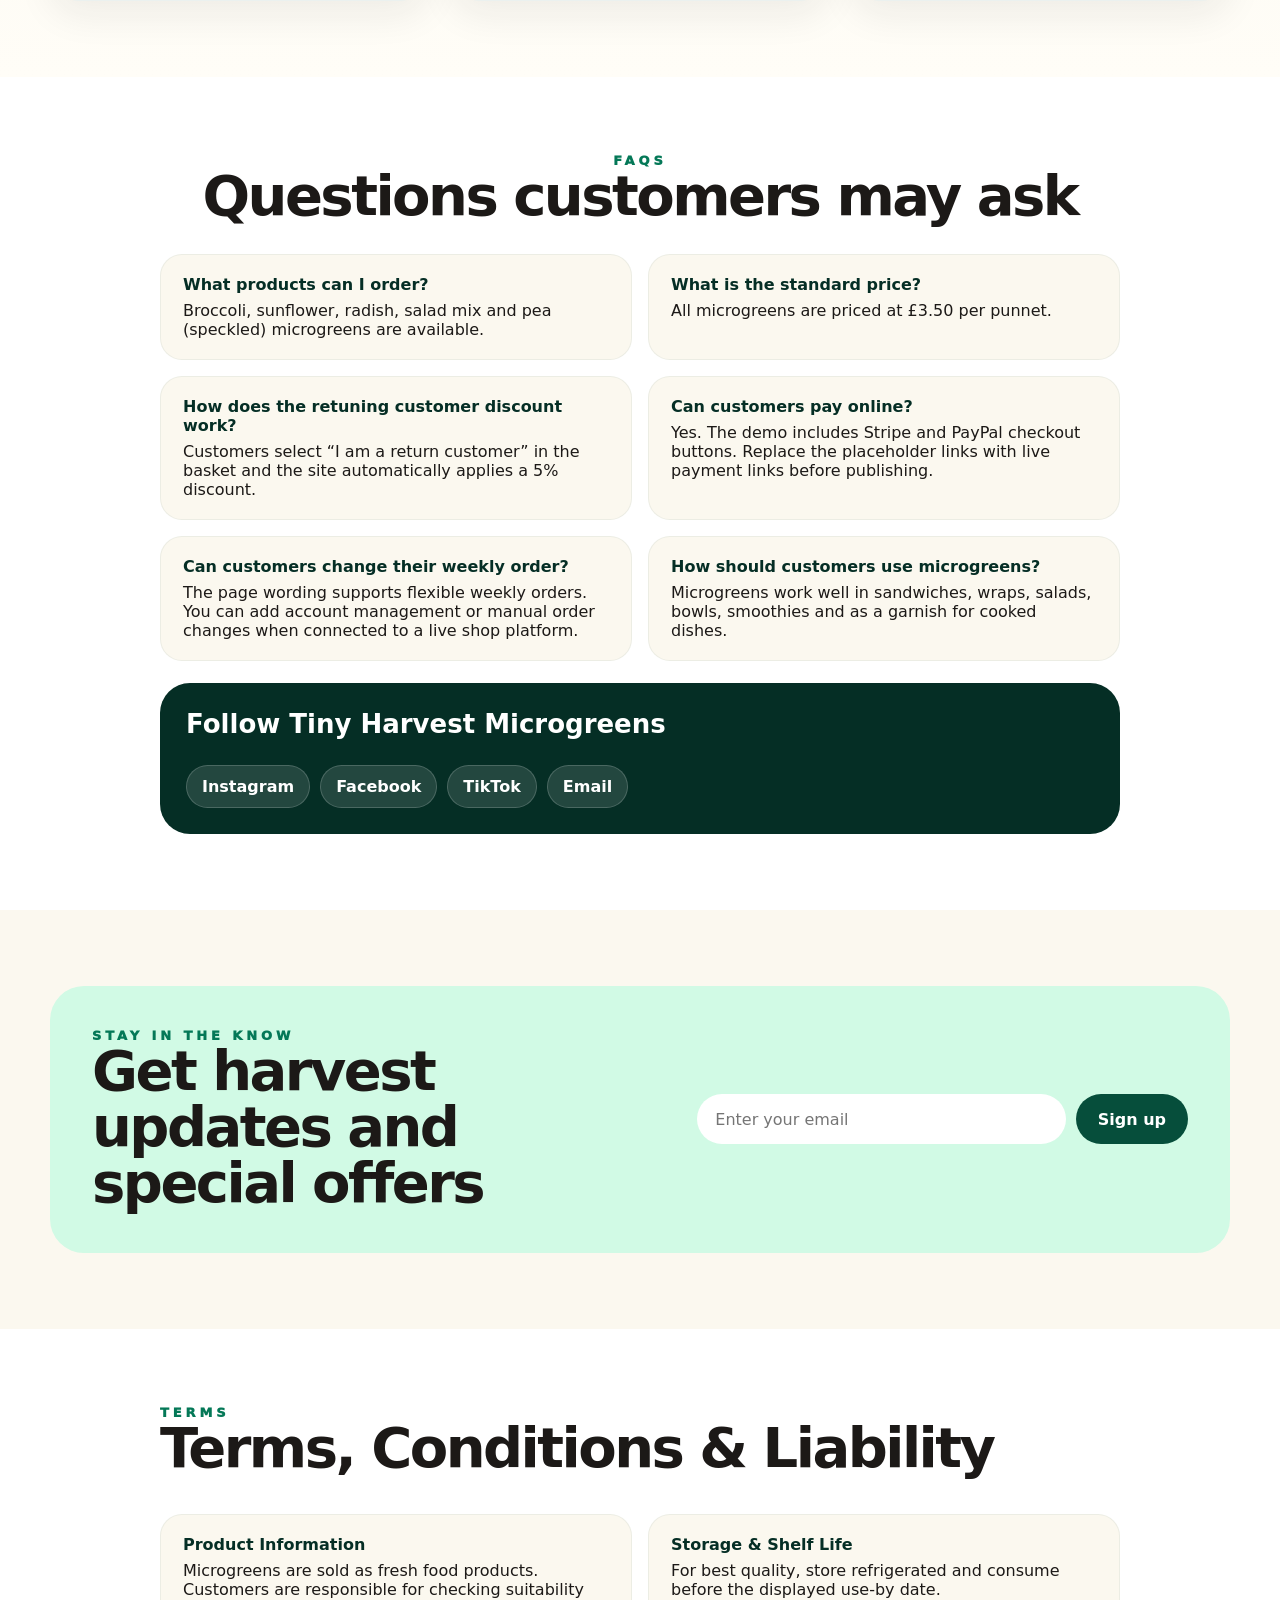
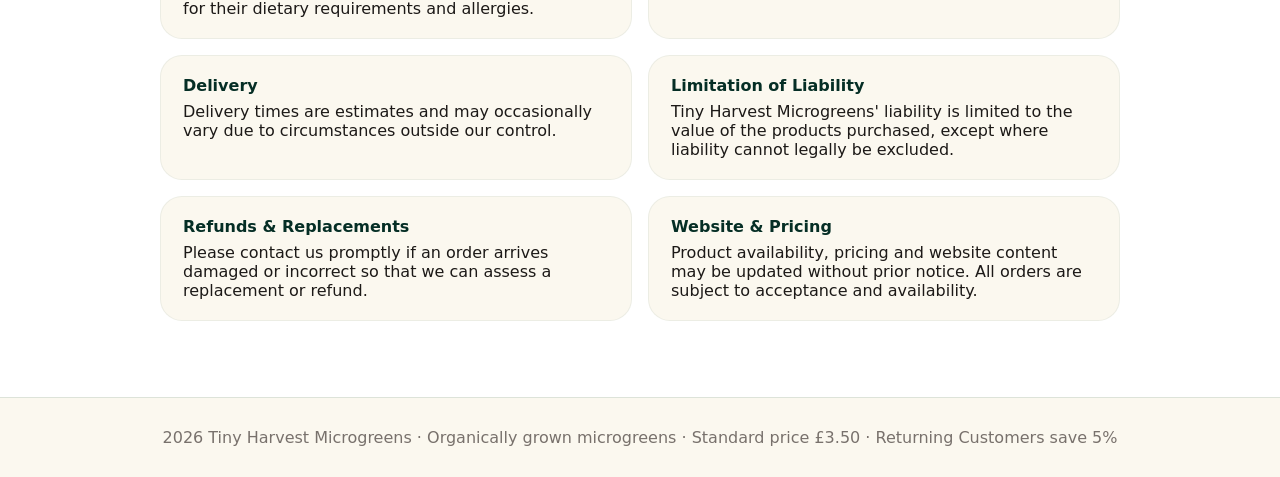
==== commit 6d7f052f: "Revise subscription and discount messaging Updated text for clarity and consistency in subscription " ====
--- a/index.html
+++ b/index.html
@@ -49,10 +49,10 @@
     </div>
     
     <div class="hero-copy"><span class="eyebrow">Fresh microgreens for busy lives</span>
-      <h1>More plants. Bigger flavour.</h1><p class="lead">Tiny Harvest Microgreens makes it easy to add fresh, organically grown microgreens to everyday meals. Choose broccoli, sunflower, radish, salad mix or pea — order once or subscribe weekly and save 5%.</p>
+      <h1>More plants. Bigger flavour.</h1><p class="lead">Tiny Harvest Microgreens makes it easy to add fresh, organically grown microgreens to everyday meals. Choose broccoli, sunflower, radish, salad mix or pea — reorder with Tiny Harvest and save 5%.</p>
       <div class="price-pill">Standard price · £3.50 per punnet
       </div>
-      <div class="cta"><a class="btn primary" href="#shop">Shop microgreens</a><a class="btn secondary" href="#subscriptions">Weekly subscription</a>
+      <div class="cta"><a class="btn primary" href="#shop">Shop microgreens</a><a class="btn secondary" href="#subscriptions">Discounts</a>
       </div>
     </div>
     
@@ -73,7 +73,7 @@
 </section>
 
 <section id="shop"><div class="wrap"><div class="section-head"><div><div class="kicker">Shop</div><h2>Pick your greens</h2></div><p></p></div><div class="products" id="products"></div></div></section>
-<section id="trust" class="trust"><div class="wrap"><div class="section-head"><div><div class="kicker">Trust badges</div><h2>Fresh, simple and reliable</h2></div><p></p></div><div class="trust-grid"><div class="trust-badge"><div class="trust-icon">🌿</div><h3>Organically grown</h3><p>Produced with a clean, fresh-food focus and no unnecessary product complexity.</p></div><div class="trust-badge"><div class="trust-icon">✂️</div><h3>Harvested fresh</h3><p>Designed around small-batch freshness and fast turnaround from harvest to plate.</p></div><div class="trust-badge"><div class="trust-icon">🔁</div><h3>Weekly subscriptions</h3><p>Customers can subscribe weekly and receive an automatic 5% discount.</p></div><div class="trust-badge"><div class="trust-icon">💳</div><h3>Payment ready</h3><p>Stripe and PayPal placeholders are included for live payment links when published.</p></div></div></div></section>
+<section id="trust" class="trust"><div class="wrap"><div class="section-head"><div><div class="kicker">Trust badges</div><h2>Fresh, simple and reliable</h2></div><p></p></div><div class="trust-grid"><div class="trust-badge"><div class="trust-icon">🌿</div><h3>Organically grown</h3><p>Produced with a clean, fresh-food focus and no unnecessary product complexity.</p></div><div class="trust-badge"><div class="trust-icon">✂️</div><h3>Harvested fresh</h3><p>Designed around small-batch freshness and fast turnaround from harvest to plate.</p></div><div class="trust-badge"><div class="trust-icon">🔁</div><h3>Returning Customer?</h3><p>Customers who choose to reorder with Tiny Harvest receive an automatic 5% discount.</p></div><div class="trust-badge"><div class="trust-icon">💳</div><h3>Payment ready</h3><p>Stripe and PayPal placeholders are included for live payment links when published.</p></div></div></div></section>
 
 <section id="culinary" class="culinary"><div class="wrap"><div class="section-head">
   <div>
@@ -112,7 +112,7 @@
 </div>
 </section>
 
-  <section id="subscriptions" class="subscription"><div class="wrap sub-grid"><div><div class="kicker" style="color:var(--fresh)">Subscriptions</div><h2>Fresh every week — save 5%</h2>
+  <section id="subscriptions" class="subscription"><div class="wrap sub-grid"><div><div class="kicker" style="color:var(--fresh)">Discount</div><h2>Fresh every week — save 5%</h2>
     <p class="lead" style="color:rgba(255,255,255,.84)">Reorder with Tiny Harvest and the 5% discount is automatically applied at checkout. Pause, change or cancel whenever you need to.</p>
     <div class="features"><div class="feature">🚚<br>Harvested fresh</div><div class="feature">🔁<br>Weekly order</div><div class="feature">💳<br>Payment ready</div></div></div>
     <div class="summary"><div class="summary-top"><div><h3 style="font-size:26px">Basket summary</h3><p style="margin:4px 0 0;color:var(--muted)"></p></div><div style="font-size:32px">🧺</div></div>
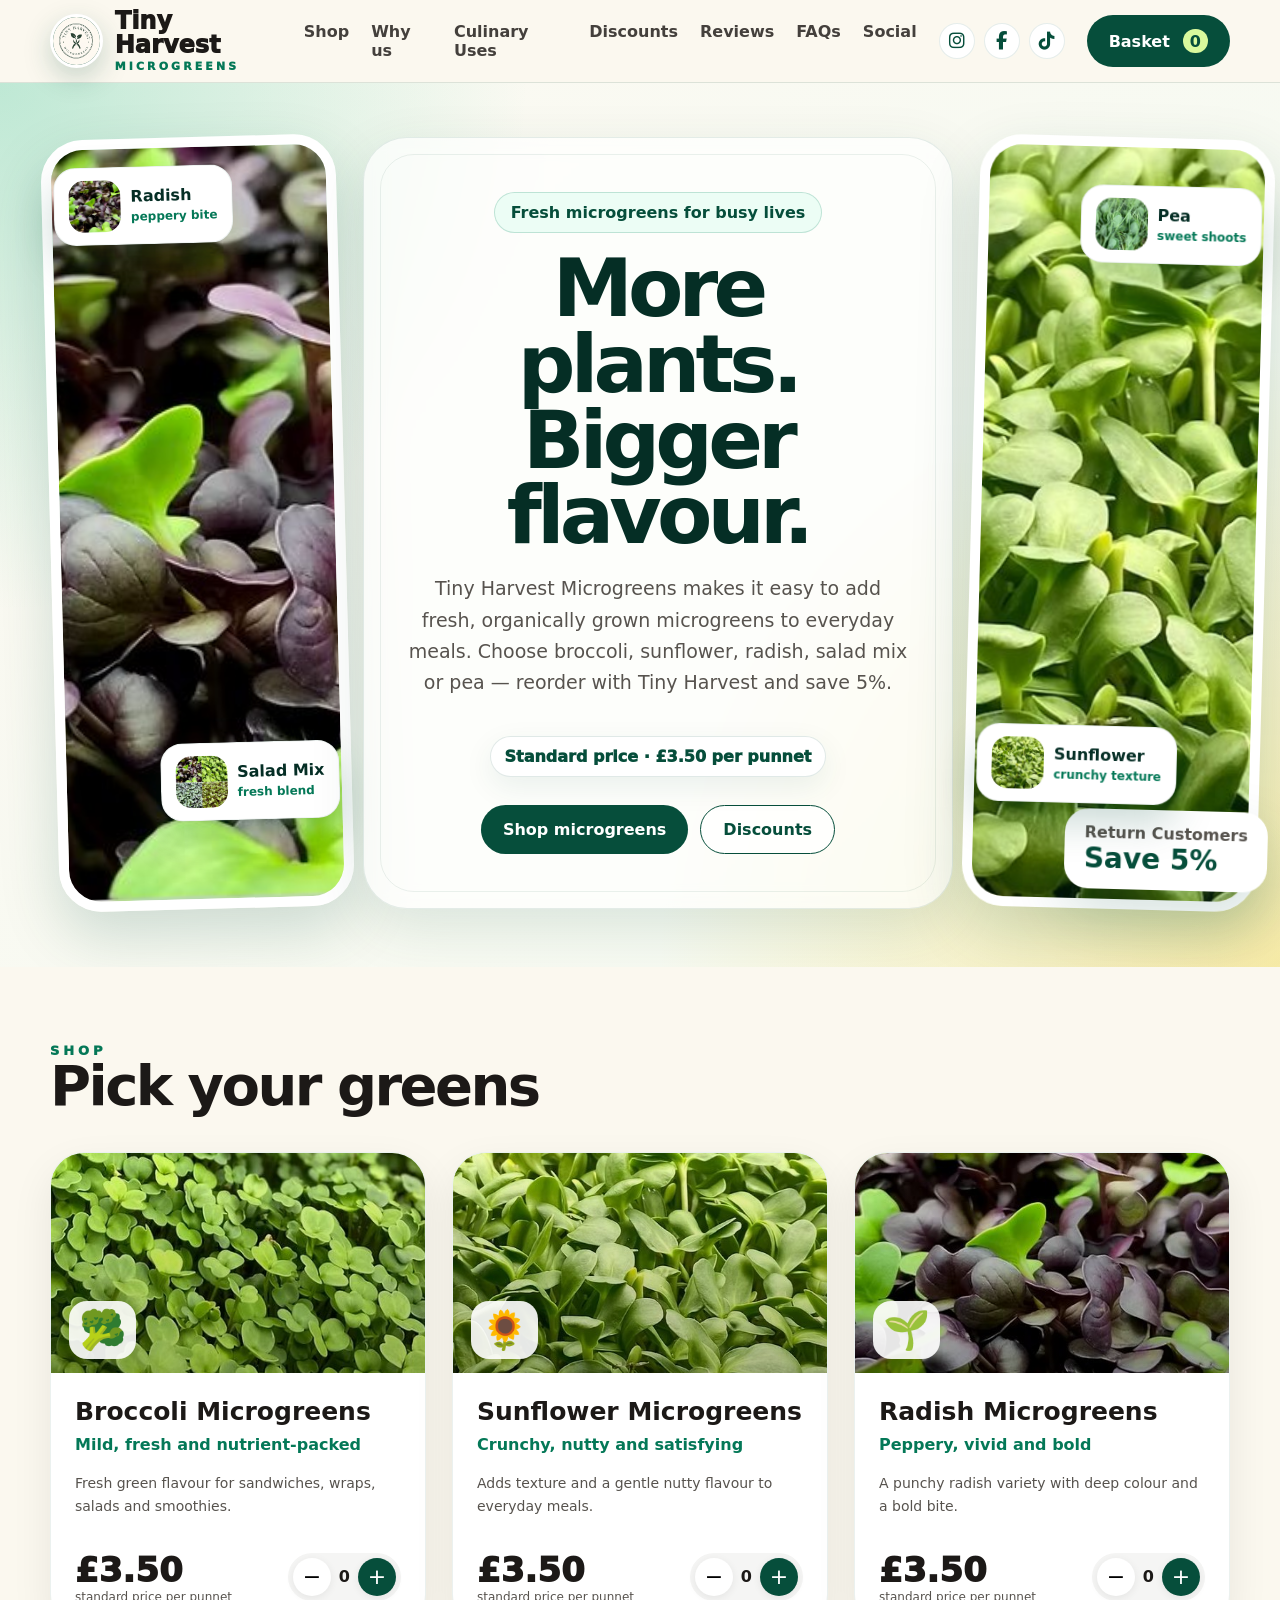
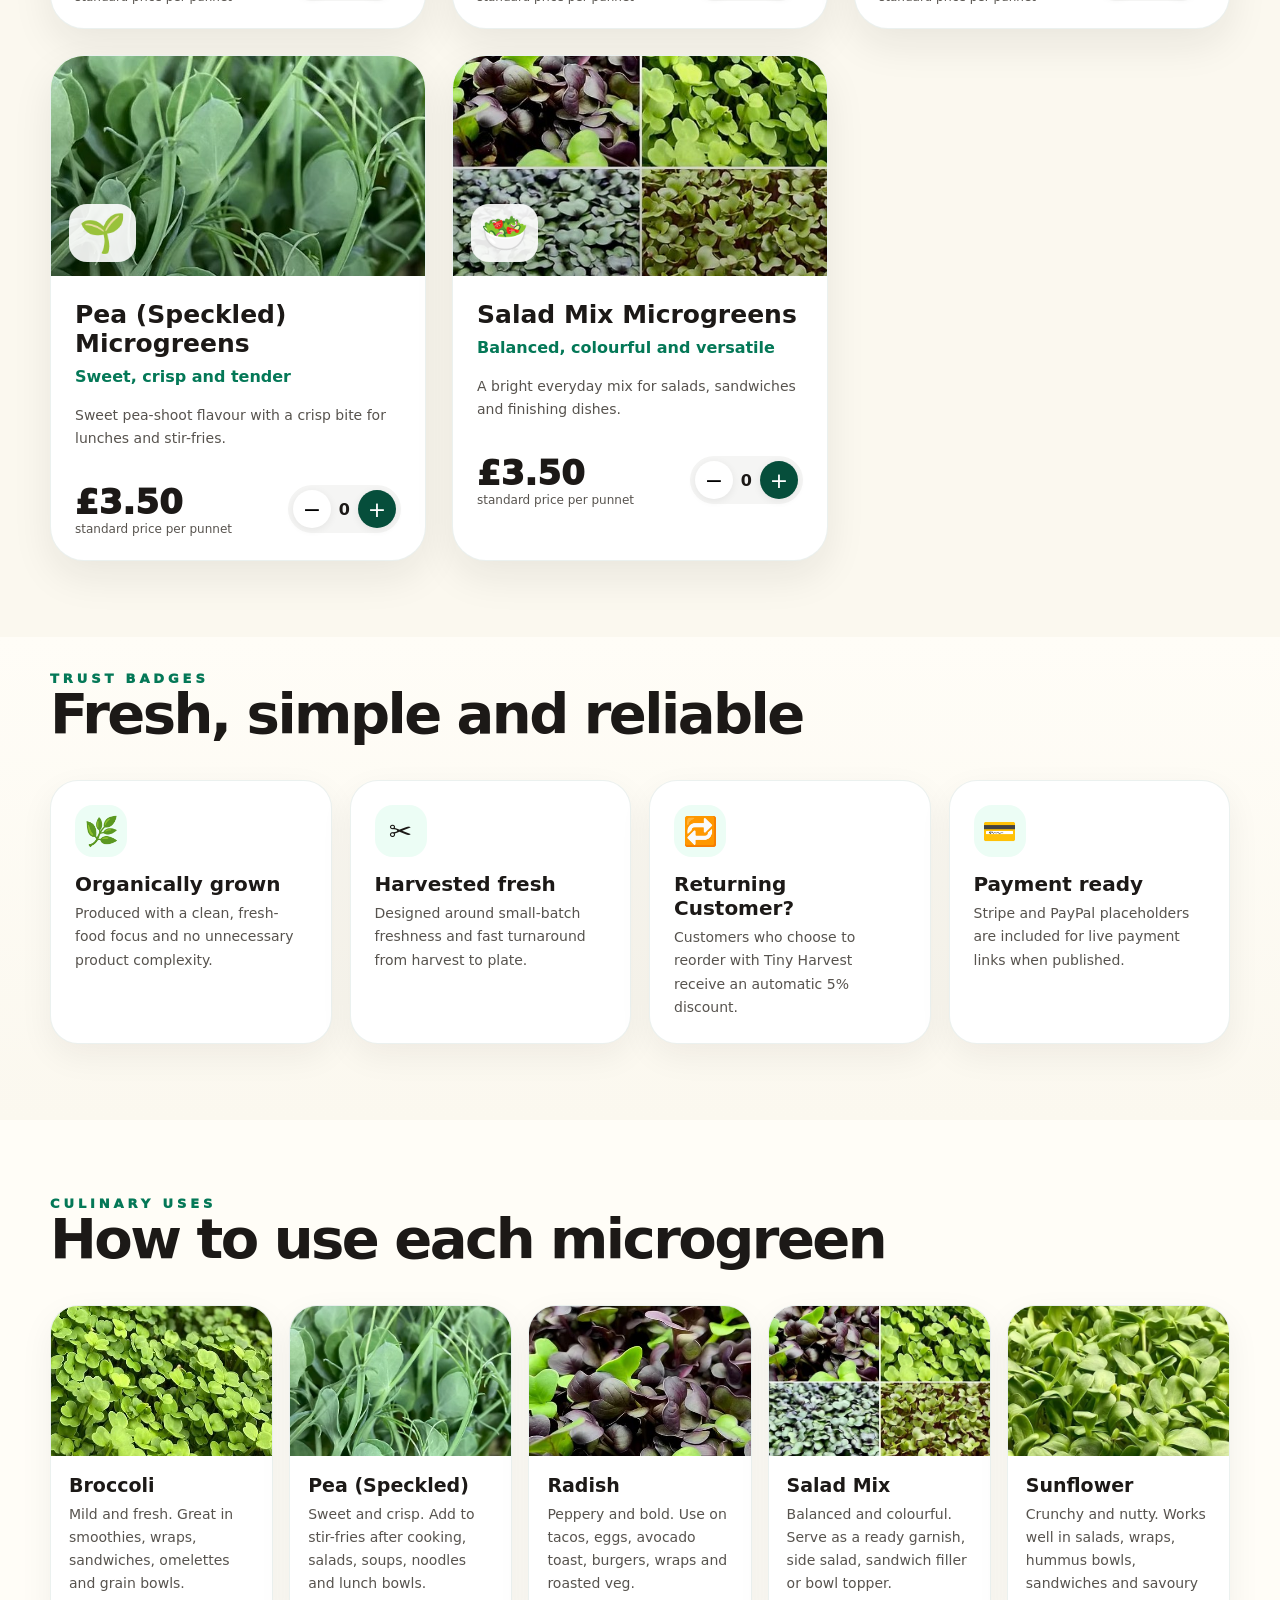
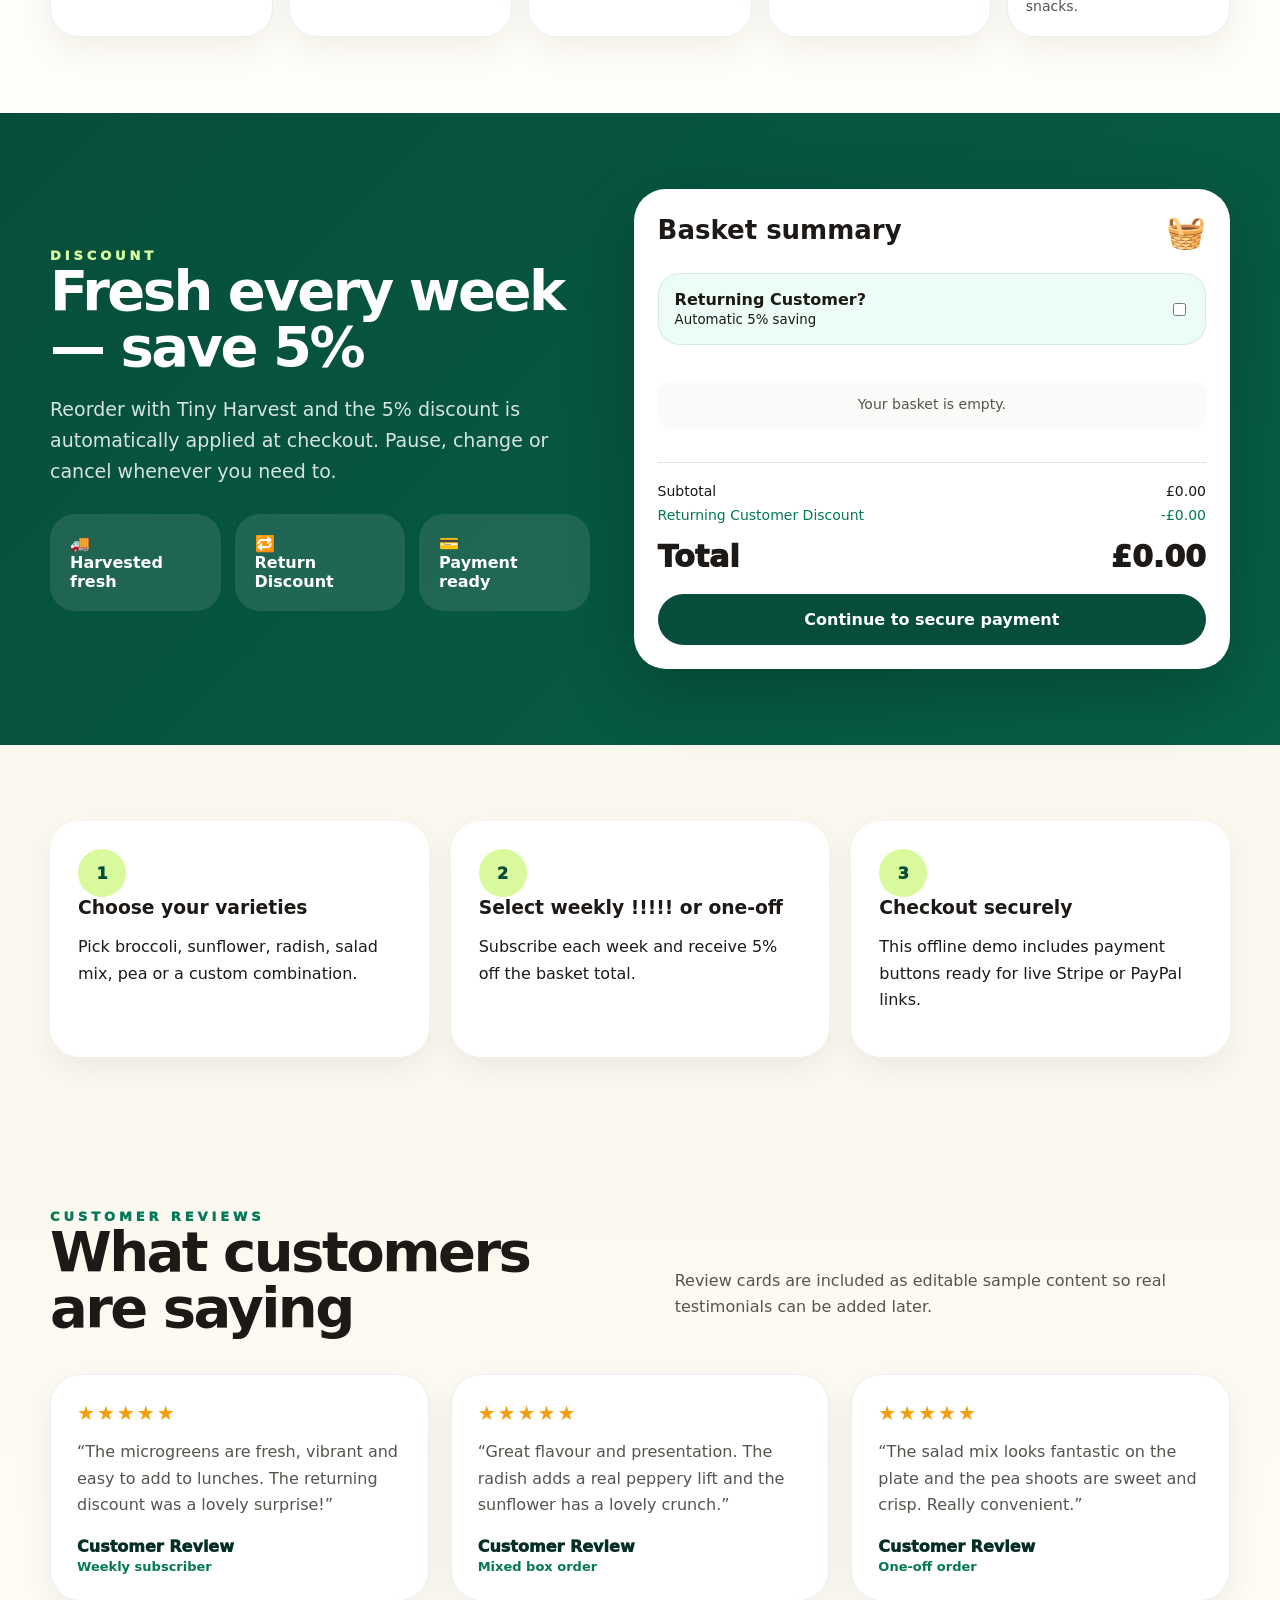
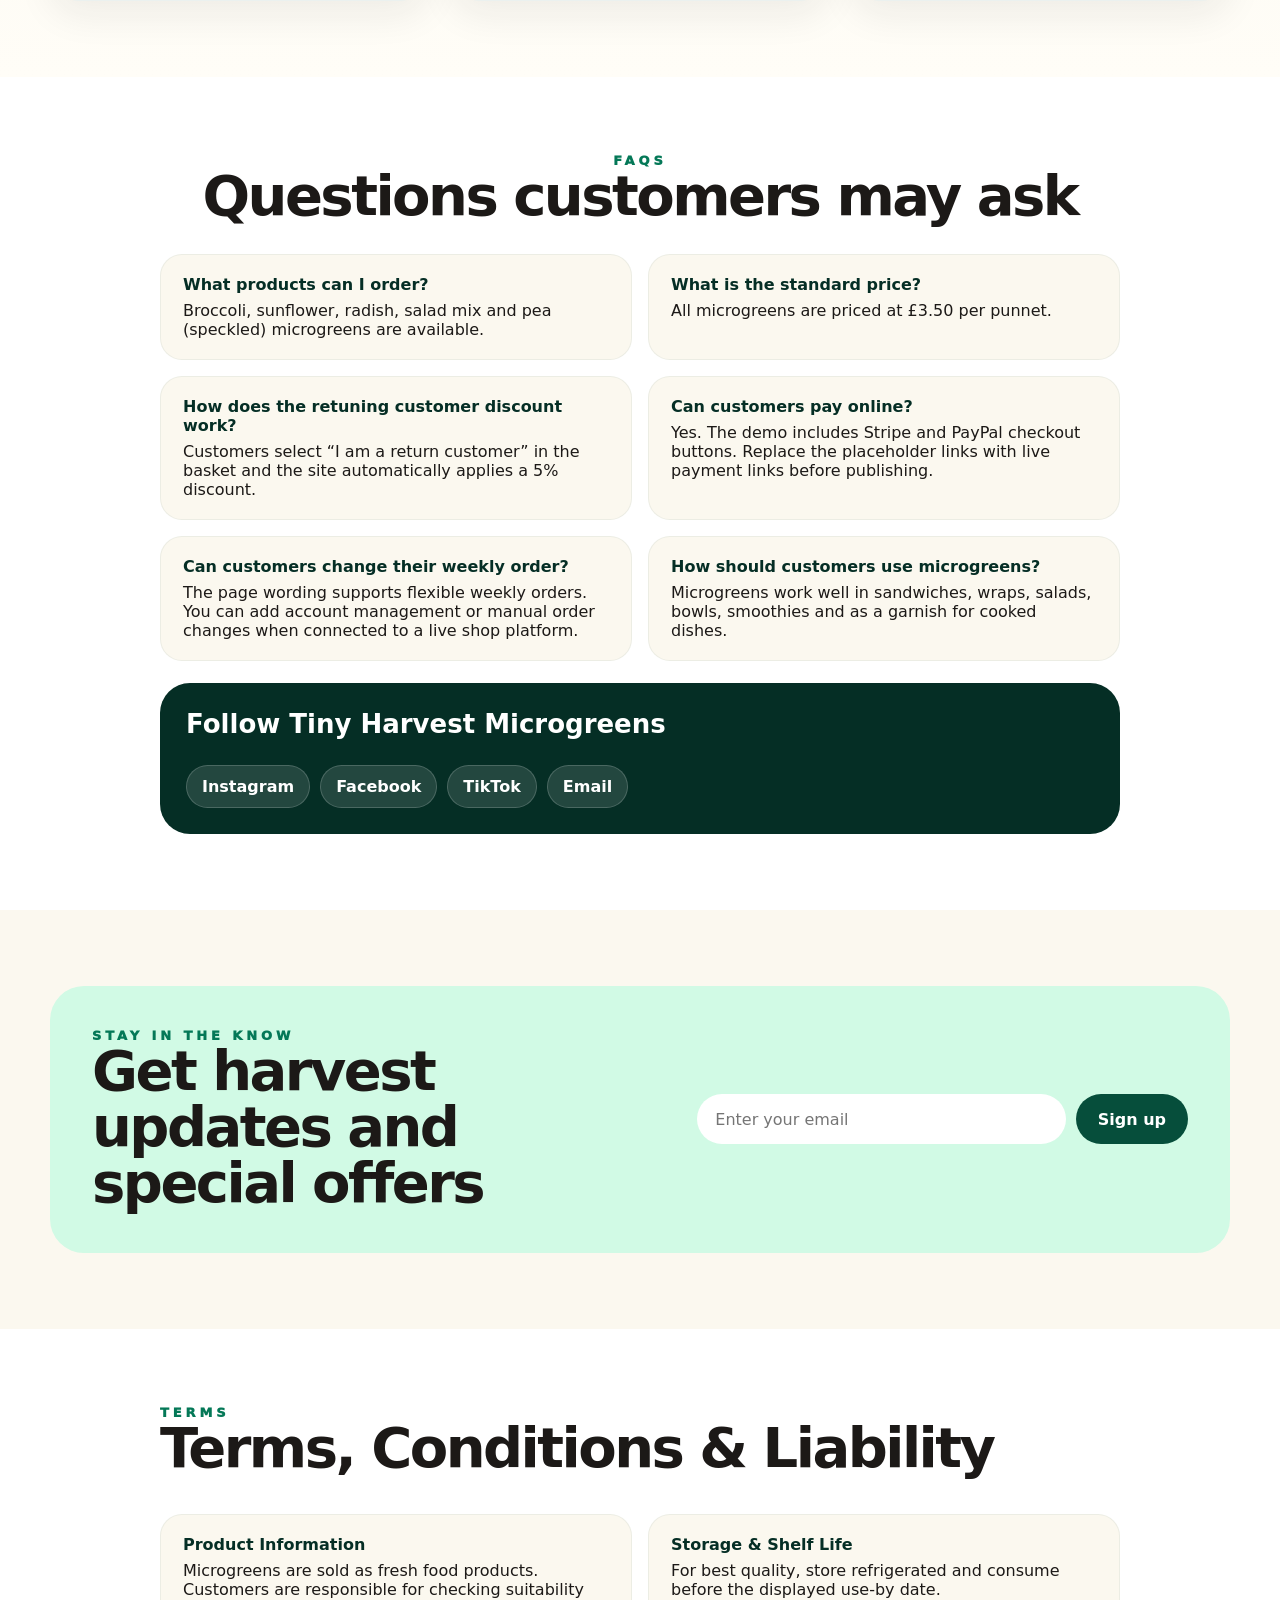
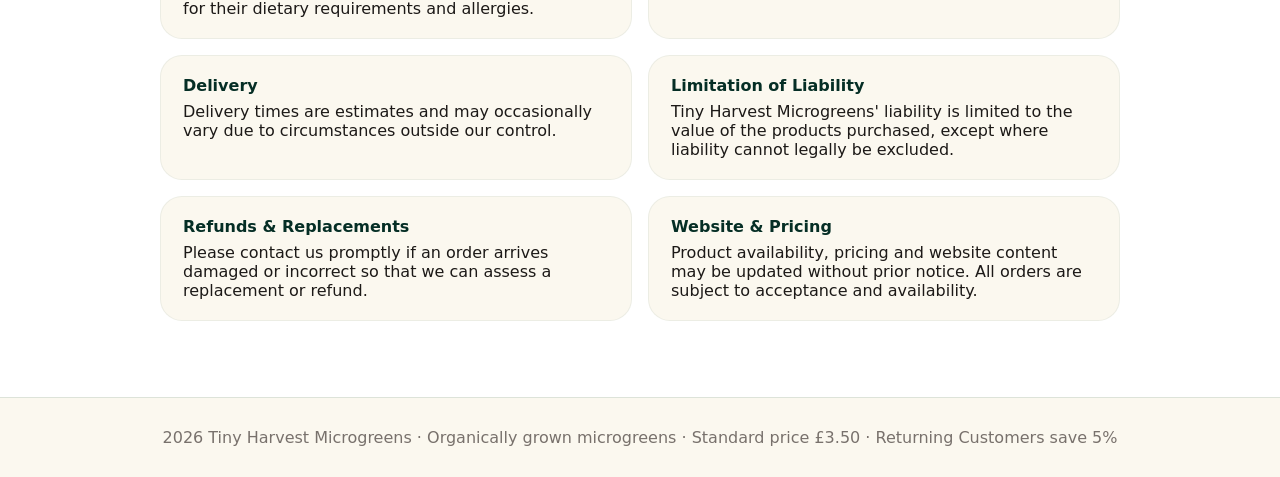
==== commit 13839525: "Update subscription section for returning customers" ====
--- a/index.html
+++ b/index.html
@@ -66,7 +66,7 @@
         </div>
       </div>
       
-      <div class="save-badge"><span>Weekly subscribers</span><b>Save 5%</b>
+      <div class="save-badge"><span>Return Customers</span><b>Save 5%</b>
       </div>
     </div>
   </div>
@@ -114,7 +114,7 @@
 
   <section id="subscriptions" class="subscription"><div class="wrap sub-grid"><div><div class="kicker" style="color:var(--fresh)">Discount</div><h2>Fresh every week — save 5%</h2>
     <p class="lead" style="color:rgba(255,255,255,.84)">Reorder with Tiny Harvest and the 5% discount is automatically applied at checkout. Pause, change or cancel whenever you need to.</p>
-    <div class="features"><div class="feature">🚚<br>Harvested fresh</div><div class="feature">🔁<br>Weekly order</div><div class="feature">💳<br>Payment ready</div></div></div>
+    <div class="features"><div class="feature">🚚<br>Harvested fresh</div><div class="feature">🔁<br>Return Discount</div><div class="feature">💳<br>Payment ready</div></div></div>
     <div class="summary"><div class="summary-top"><div><h3 style="font-size:26px">Basket summary</h3><p style="margin:4px 0 0;color:var(--muted)"></p></div><div style="font-size:32px">🧺</div></div>
       <label class="subscribe-row"><span><b>Returning Customer?</b><br><small>Automatic 5% saving</small></span><input type="checkbox" id="weekly" onchange="toggleWeekly(this.checked)"></label><div class="cart-lines" id="cartLines"><p class="line" style="justify-content:center;color:var(--muted)">Your basket is empty.</p></div><div class="divider"><div class="line" style="background:transparent;padding:4px 0"><span>Subtotal</span><span id="subtotal">£0.00</span></div><div class="line discount" style="background:transparent;padding:4px 0"><span>Returning Customer Discount</span><span id="discount">-£0.00</span></div><div class="total"><span>Total</span><span id="total">£0.00</span></div></div><button class="btn primary full" onclick="openCheckout()">Continue to secure payment</button></div></div></section>
 <section id="how-it-works"><div class="wrap steps"><div class="step"><div class="num">1</div><h3>Choose your varieties</h3><p>Pick broccoli, sunflower, radish, salad mix, pea or a custom combination.</p></div><div class="step"><div class="num">2</div>
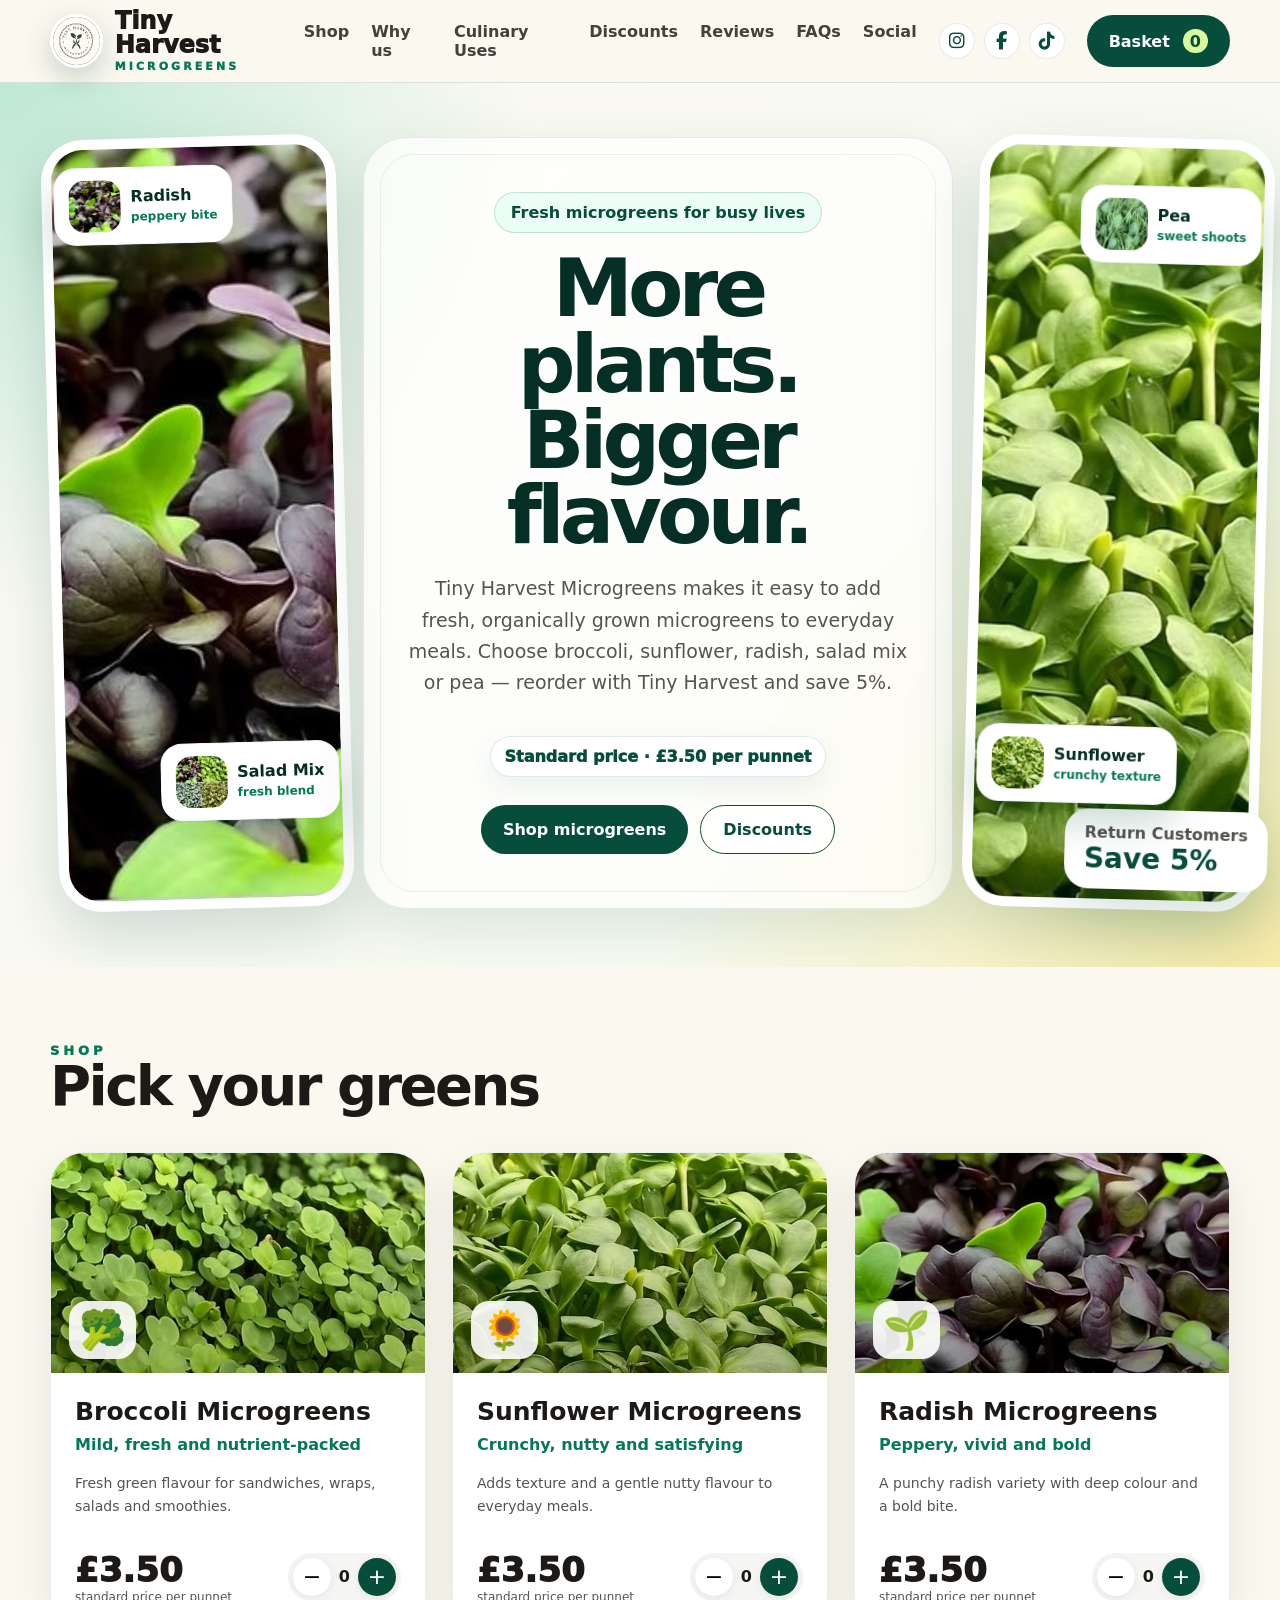
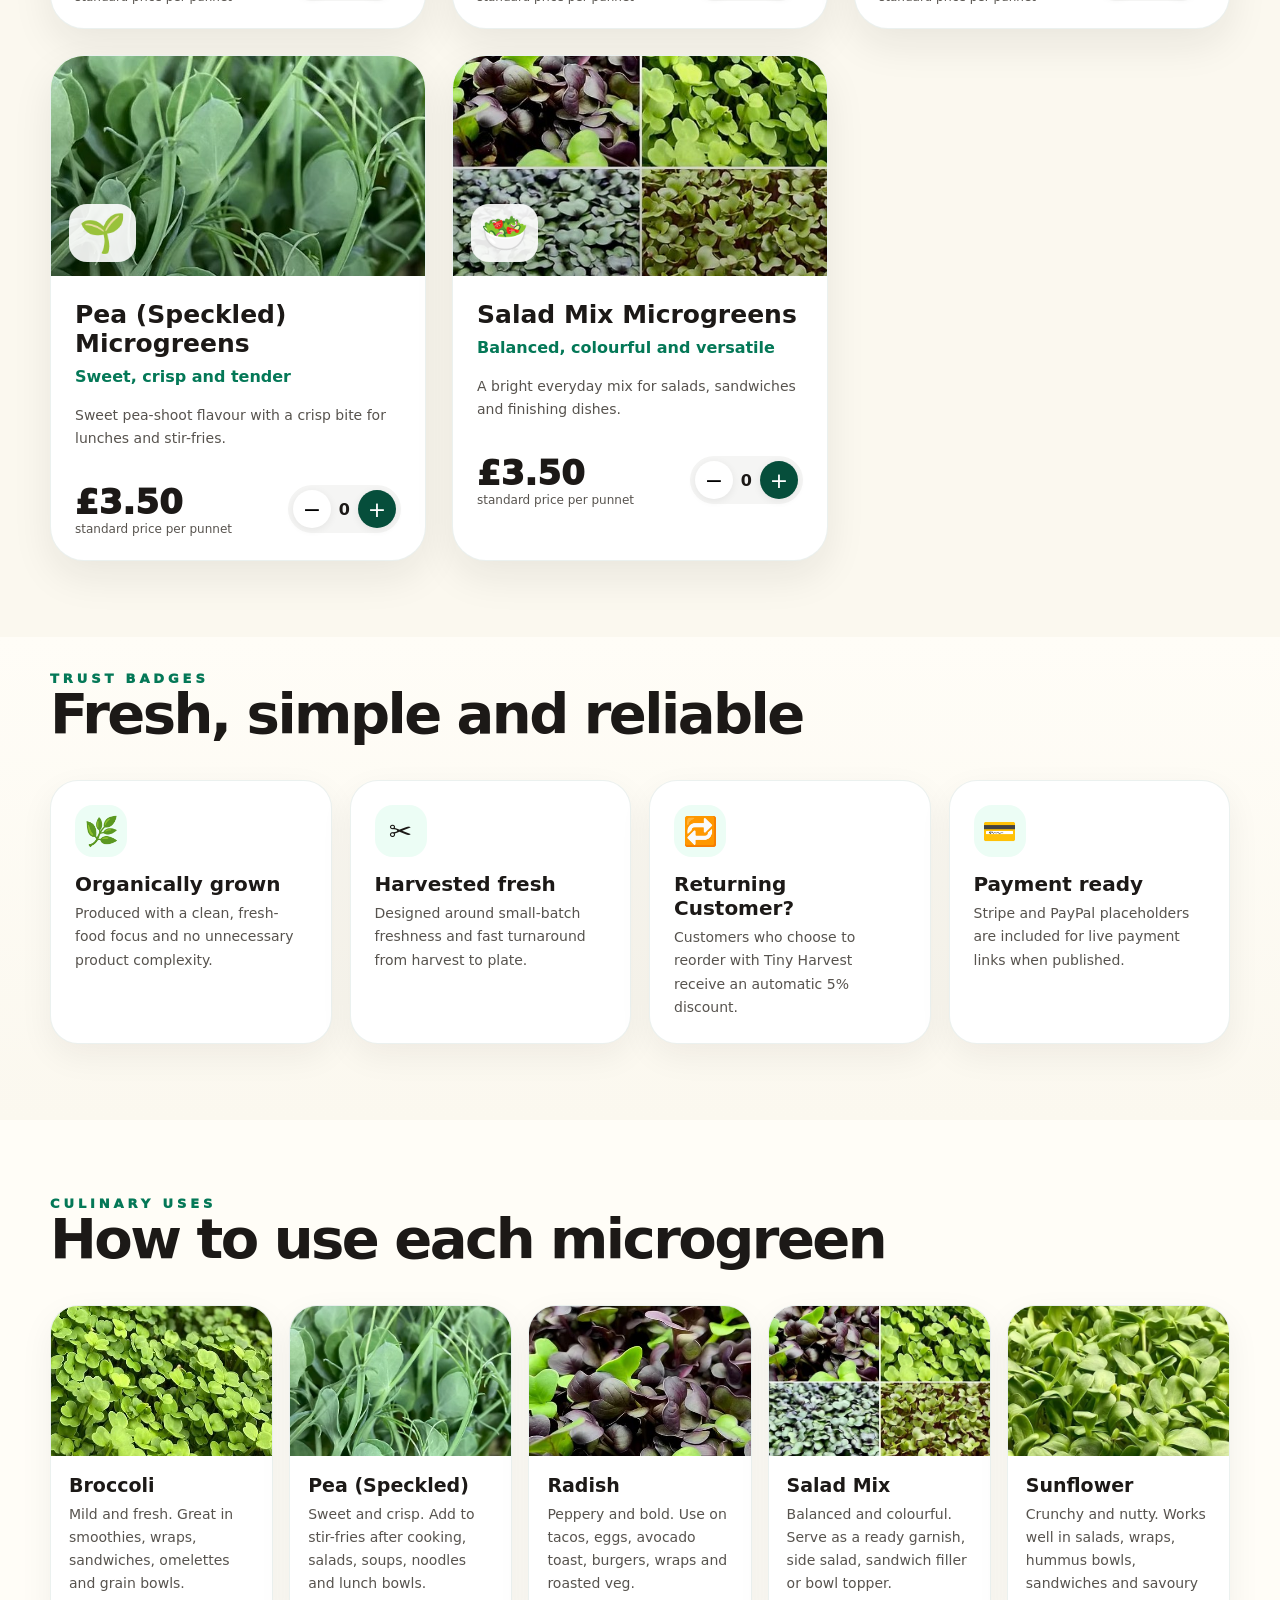
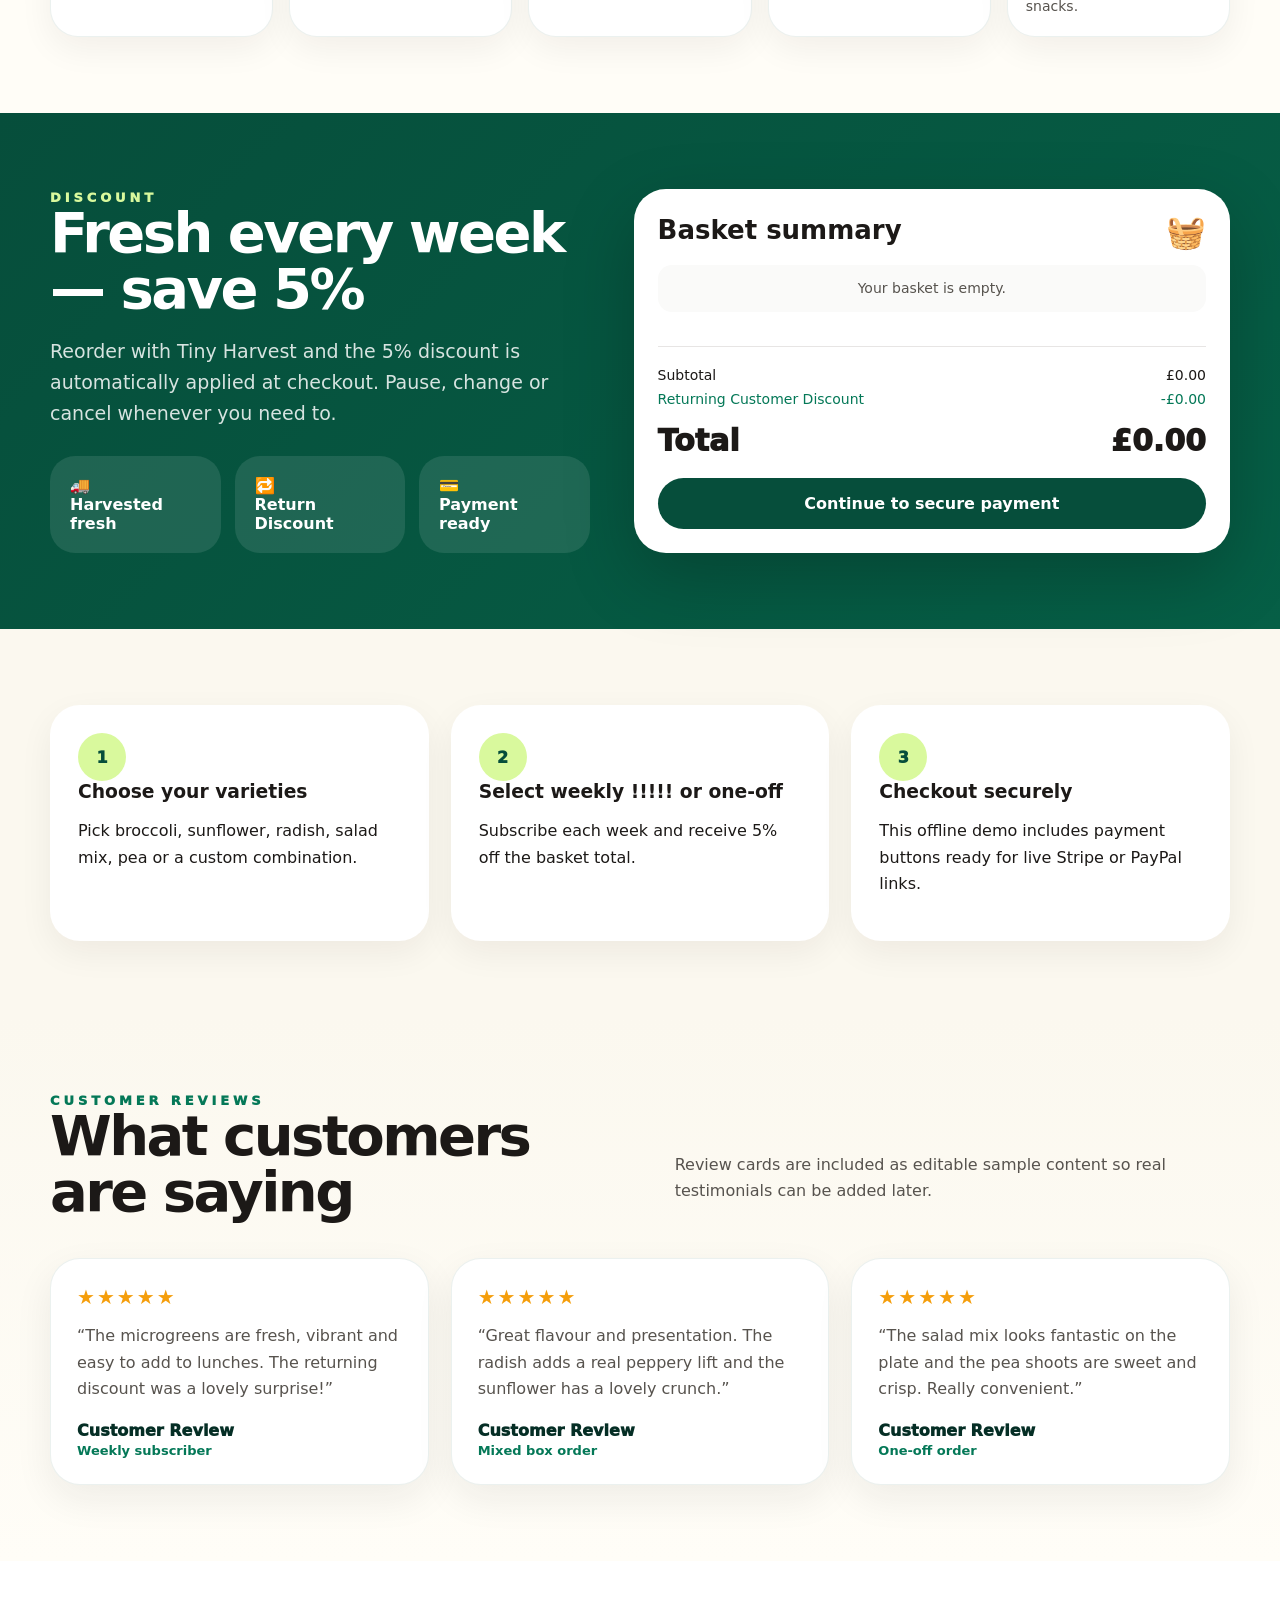
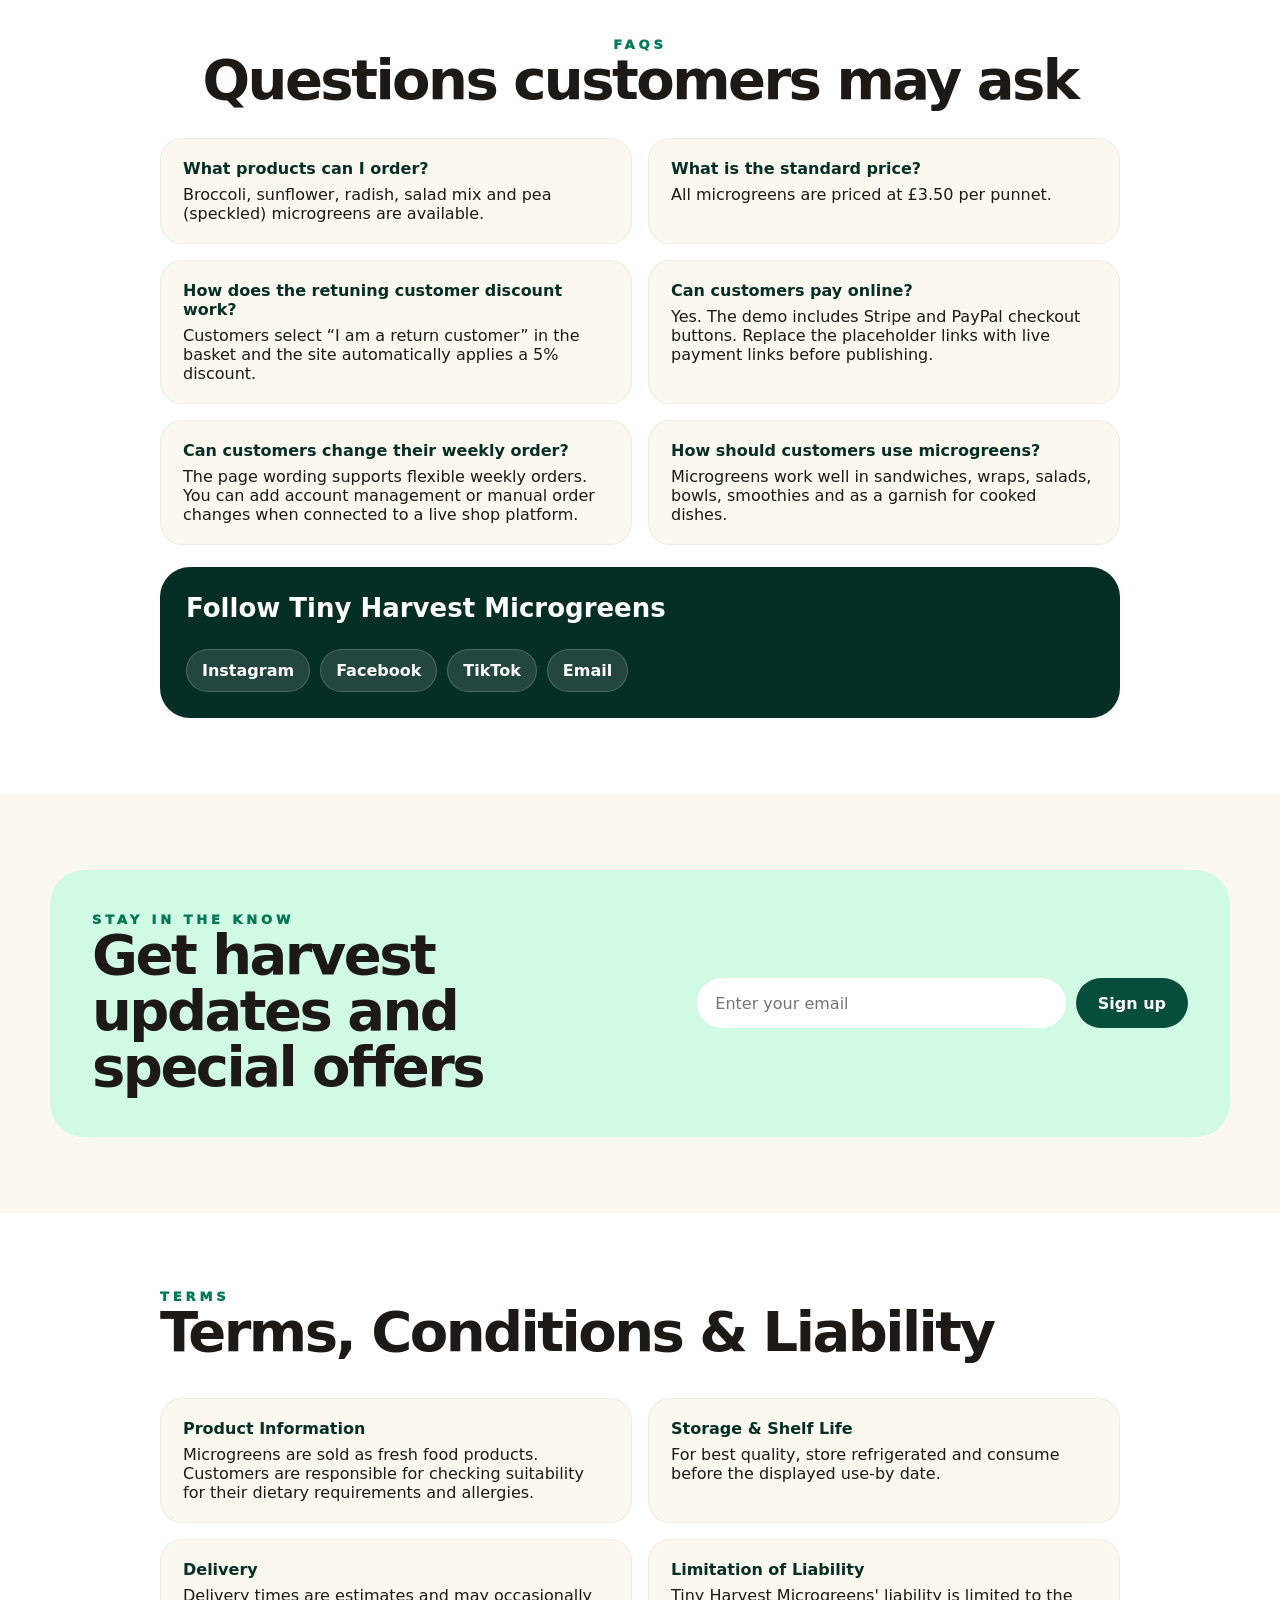
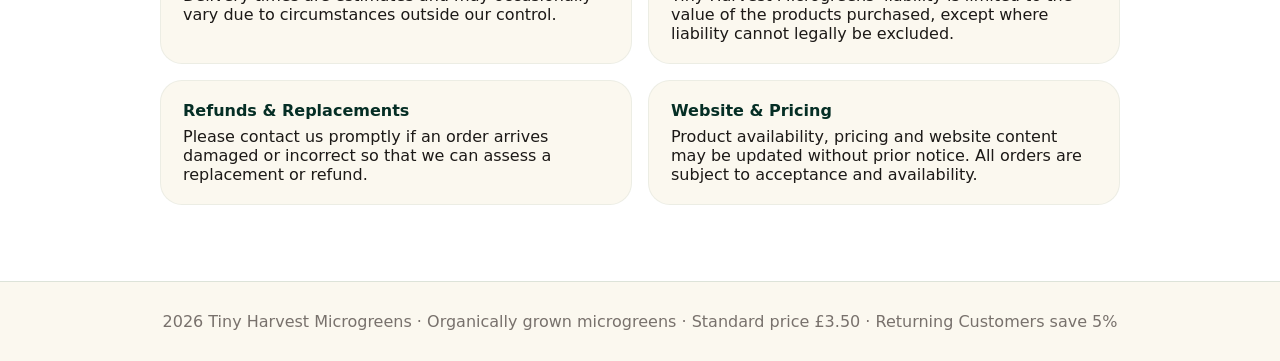
==== commit 82439771: "Remove returning customer checkbox from subscriptions Removed the label for returning customers and " ====
--- a/index.html
+++ b/index.html
@@ -116,7 +116,8 @@
     <p class="lead" style="color:rgba(255,255,255,.84)">Reorder with Tiny Harvest and the 5% discount is automatically applied at checkout. Pause, change or cancel whenever you need to.</p>
     <div class="features"><div class="feature">🚚<br>Harvested fresh</div><div class="feature">🔁<br>Return Discount</div><div class="feature">💳<br>Payment ready</div></div></div>
     <div class="summary"><div class="summary-top"><div><h3 style="font-size:26px">Basket summary</h3><p style="margin:4px 0 0;color:var(--muted)"></p></div><div style="font-size:32px">🧺</div></div>
-      <label class="subscribe-row"><span><b>Returning Customer?</b><br><small>Automatic 5% saving</small></span><input type="checkbox" id="weekly" onchange="toggleWeekly(this.checked)"></label><div class="cart-lines" id="cartLines"><p class="line" style="justify-content:center;color:var(--muted)">Your basket is empty.</p></div><div class="divider"><div class="line" style="background:transparent;padding:4px 0"><span>Subtotal</span><span id="subtotal">£0.00</span></div><div class="line discount" style="background:transparent;padding:4px 0"><span>Returning Customer Discount</span><span id="discount">-£0.00</span></div><div class="total"><span>Total</span><span id="total">£0.00</span></div></div><button class="btn primary full" onclick="openCheckout()">Continue to secure payment</button></div></div></section>
+      <!--<label class="subscribe-row"><span><b>Returning Customer?</b><br><small>Automatic 5% saving</small></span><input type="checkbox" id="weekly" onchange="toggleWeekly(this.checked)"></label>-->
+      <div class="cart-lines" id="cartLines"><p class="line" style="justify-content:center;color:var(--muted)">Your basket is empty.</p></div><div class="divider"><div class="line" style="background:transparent;padding:4px 0"><span>Subtotal</span><span id="subtotal">£0.00</span></div><div class="line discount" style="background:transparent;padding:4px 0"><span>Returning Customer Discount</span><span id="discount">-£0.00</span></div><div class="total"><span>Total</span><span id="total">£0.00</span></div></div><button class="btn primary full" onclick="openCheckout()">Continue to secure payment</button></div></div></section>
 <section id="how-it-works"><div class="wrap steps"><div class="step"><div class="num">1</div><h3>Choose your varieties</h3><p>Pick broccoli, sunflower, radish, salad mix, pea or a custom combination.</p></div><div class="step"><div class="num">2</div>
   <h3>Select weekly !!!!! or one-off</h3><p>Subscribe each week and receive 5% off the basket total.</p></div><div class="step"><div class="num">3</div><h3>Checkout securely</h3><p>This offline demo includes payment buttons ready for live Stripe or PayPal links.</p></div></div></section>
 
@@ -157,7 +158,21 @@
 <section id="contact"><div class="wrap signup"><div><div class="kicker">Stay in the know</div><h2>Get harvest updates and special offers</h2></div><form onsubmit="event.preventDefault(); alert('Thanks - signup captured in demo mode.');"><input required type="email" placeholder="Enter your email"><button class="btn primary">Sign up</button></form></div></section>
 <section id="terms" class="faqs"><div class="wrap faq-wrap"><div class="section-head"><div><div class="kicker">Terms</div><h2>Terms, Conditions & Liability</h2></div></div><div class="faq-grid"><div class="faq"><b>Product Information</b>Microgreens are sold as fresh food products. Customers are responsible for checking suitability for their dietary requirements and allergies.</div><div class="faq"><b>Storage & Shelf Life</b>For best quality, store refrigerated and consume before the displayed use-by date.</div><div class="faq"><b>Delivery</b>Delivery times are estimates and may occasionally vary due to circumstances outside our control.</div><div class="faq"><b>Limitation of Liability</b>Tiny Harvest Microgreens' liability is limited to the value of the products purchased, except where liability cannot legally be excluded.</div><div class="faq"><b>Refunds & Replacements</b>Please contact us promptly if an order arrives damaged or incorrect so that we can assess a replacement or refund.</div><div class="faq"><b>Website & Pricing</b>Product availability, pricing and website content may be updated without prior notice. All orders are subject to acceptance and availability.</div></div></div></section></main>
 <footer> 2026 Tiny Harvest Microgreens · Organically grown microgreens · Standard price £3.50 · Returning Customers save 5%</footer>
-<div class="modal" id="checkout"><div class="modal-card"><div class="modal-top"><div><h2 style="font-size:30px">Secure payment</h2><p style="color:var(--muted);margin-top:6px">Offline demo checkout — replace the buttons below with live Stripe or PayPal links.</p></div><button class="close" onclick="closeCheckout()">×</button></div><div class="payment-note"><b>Basket total: <span id="modalTotal">£0.00</span></b><br><span id="modalPlan">One-off order selected.</span></div><div class="checkout-form"><input placeholder="Customer name"><input placeholder="Email address"><textarea rows="3" placeholder="Delivery notes / address"></textarea></div><button class="btn primary stripe full" onclick="goPayment('stripe')">Pay by Stripe checkout</button><button class="btn paypal full" onclick="goPayment('paypal')">Pay by PayPal</button><button class="btn secondary full" onclick="closeCheckout()">Continue shopping</button><div class="notice"><b>Important:</b> A static offline file cannot process card payments by itself. When you publish the site, add Stripe Payment Links, PayPal buttons, Shopify/WooCommerce checkout, or a small backend that creates payment sessions.</div></div></div>
+
+  <!--Checkout--> 
+  <div class="modal" id="checkout"><div class="modal-card"><div class="modal-top"><div><h2 style="font-size:30px">Place order</h2>
+    <p style="color:var(--muted);margin-top:6px">We record the order first. Payment is confirmed separately until Stripe is live.</p></div>
+    <button class="close" onclick="closeCheckout()">×</button></div><div class="payment-note"><b>Basket total: <span id="modalTotal">£0.00</span></b><br><span id="modalPlan">Standard order</span></div>
+    <div class="checkout-form">
+      <input id="orderName" placeholder="Name" autocomplete="name">
+      <input id="orderEmail" type="email" placeholder="Email" autocomplete="email">
+      <input id="orderPhone" placeholder="Phone" autocomplete="tel"><textarea id="orderAddress" rows="3" placeholder="Delivery address" autocomplete="street-address"></textarea>
+      <input id="orderPostcode" placeholder="Postcode" autocomplete="postal-code"><textarea id="orderNote" rows="2" placeholder="Delivery note, optional"></textarea>
+    </div>
+    <button id="placeOrder" class="btn primary full" onclick="placeOrder()">Place order</button>
+    <p id="orderStatus" class="notice"></p>
+    <button class="btn secondary full" onclick="closeCheckout()">Continue shopping</button></div>
+  </div>
 
 <script src="assets/js/app.js" defer></script>
 </body>
